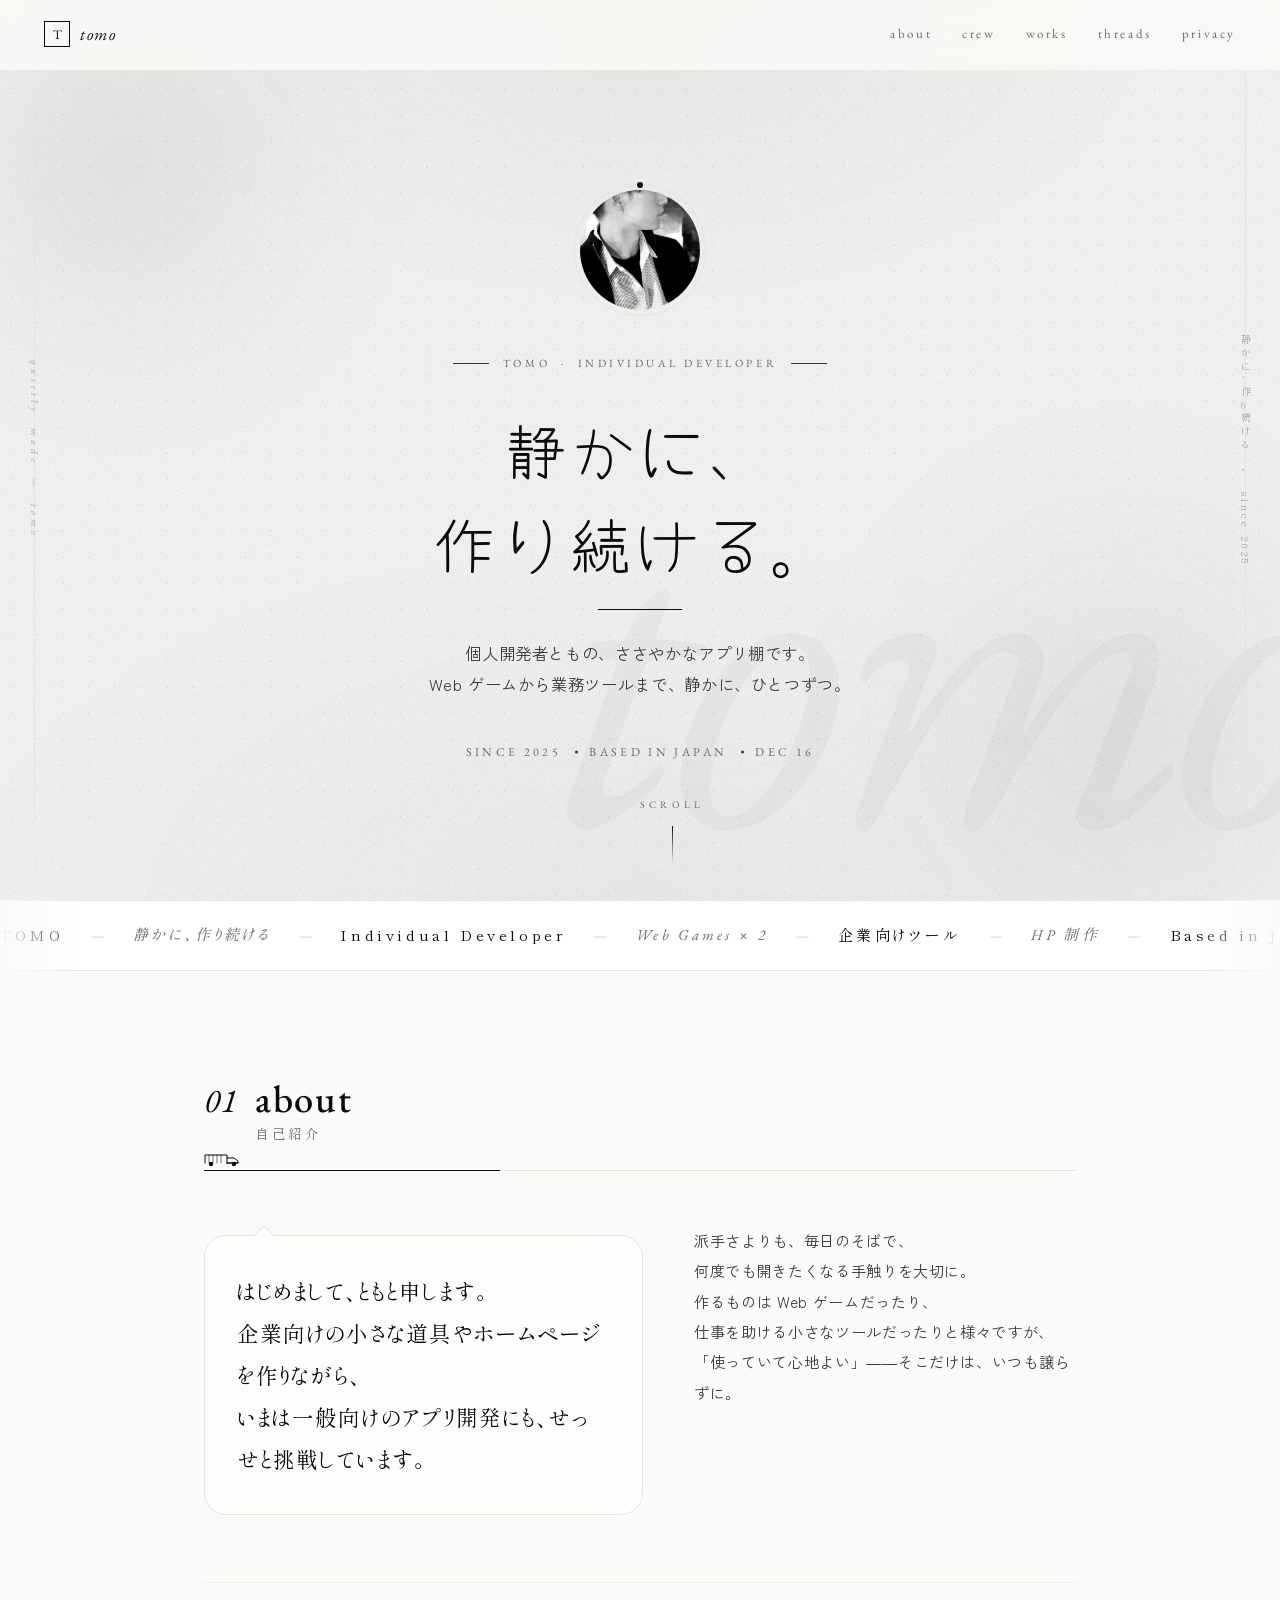
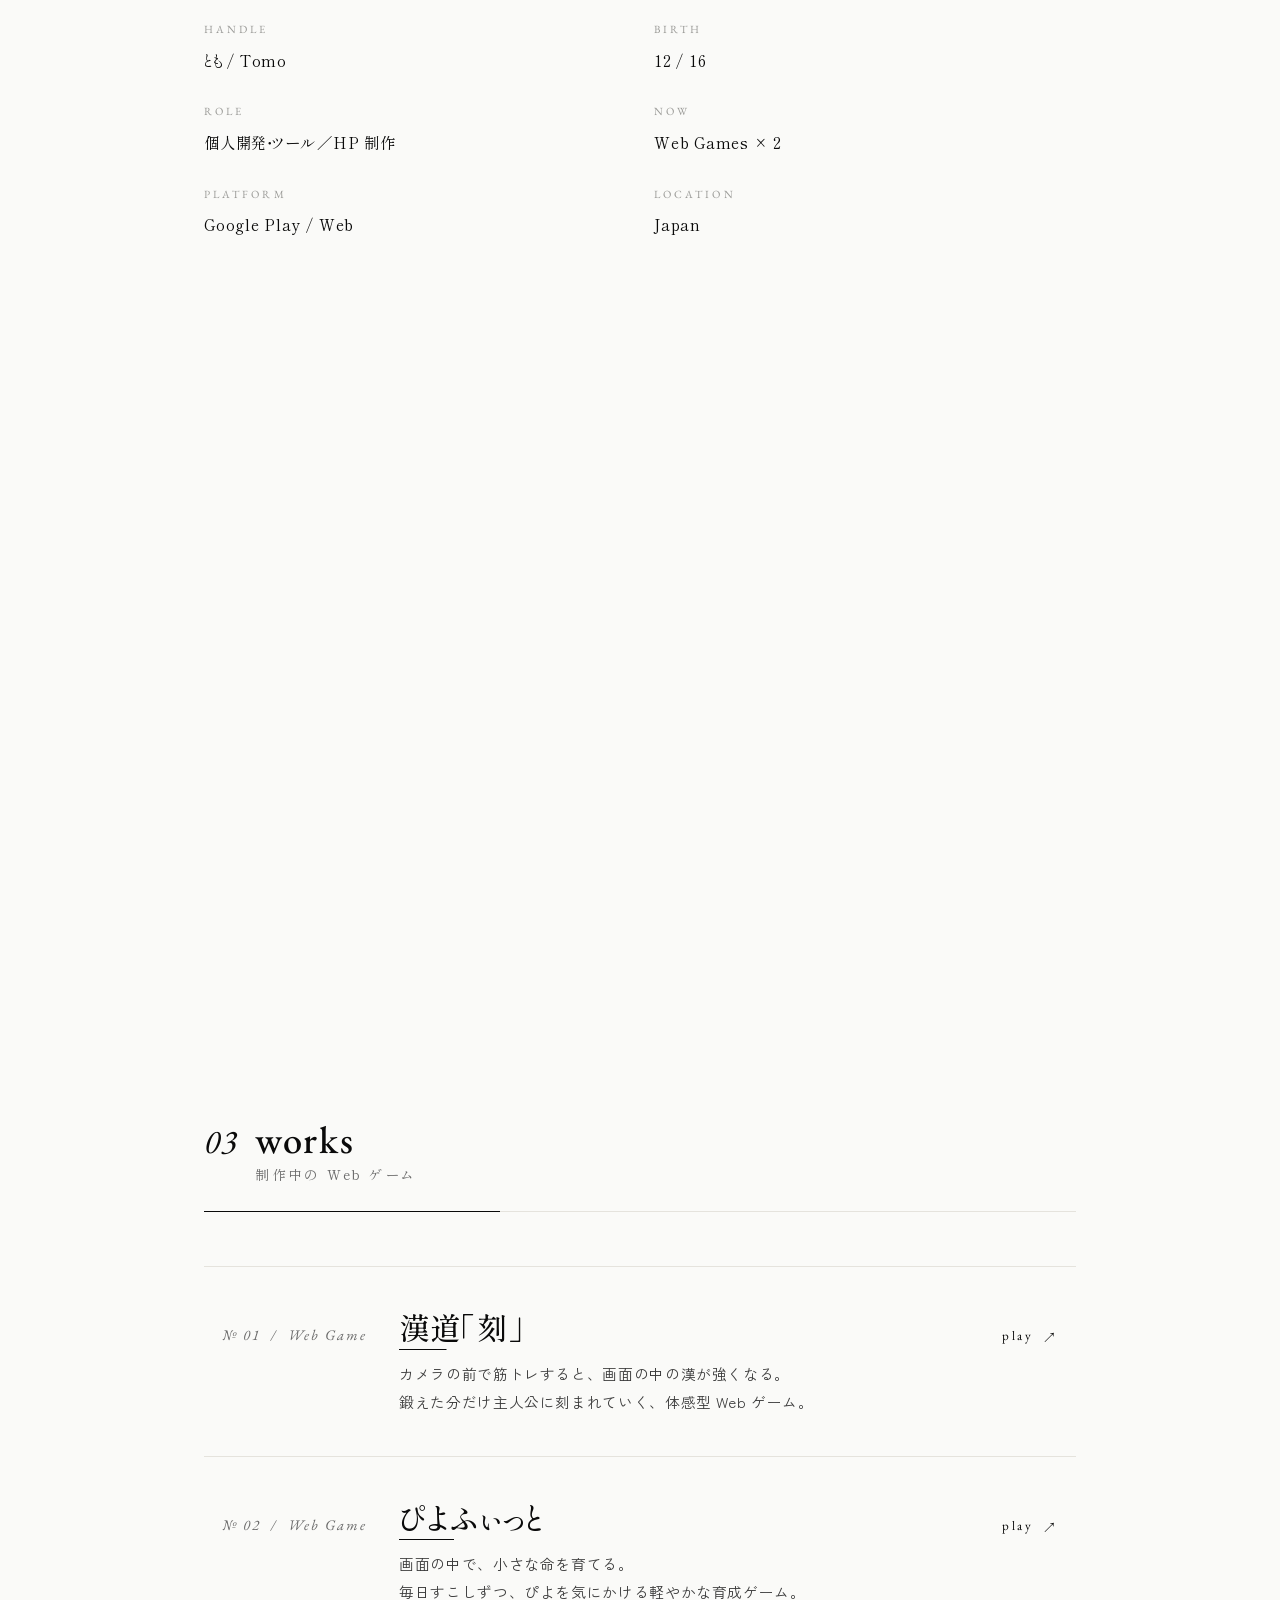
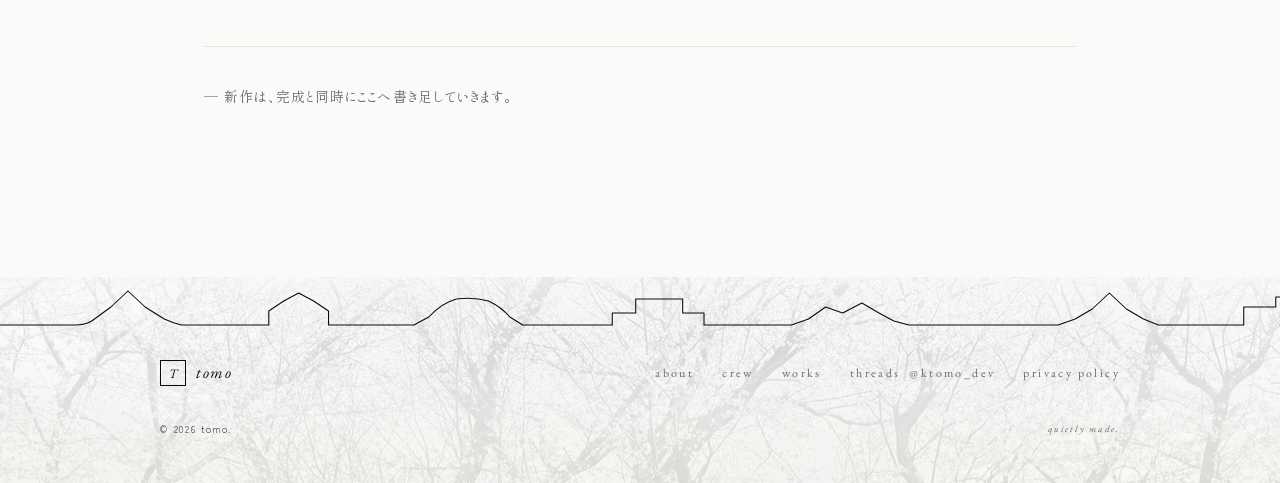
==== index.html @ 59fc974c "prefers-reduced-motion ガードを撤去：どの環境でもアニメを必ず再生 OS/ブラウザ側で prefers-reduced-motion: reduce が返る環境では、 従来の r" ====
<!doctype html>
<html lang="ja">
<head>
<meta charset="utf-8" />
<meta name="viewport" content="width=device-width,initial-scale=1,viewport-fit=cover" />
<meta name="theme-color" content="#ffffff" />
<meta name="color-scheme" content="light" />

<title>とも ― 個人開発者 / Apps on Google Play</title>
<meta name="description"
  content="個人開発者とものプロフィールと、制作中アプリの一覧。Web ゲーム、業務ツール、ホームページ制作。" />
<link rel="canonical" href="https://tmk4men.github.io/tomo-site/" />

<meta property="og:type" content="website" />
<meta property="og:site_name" content="とも / Tomo" />
<meta property="og:title" content="とも ― 個人開発者 / Apps on Google Play" />
<meta property="og:description"
  content="静かに、作り続ける。個人開発者とものささやかなアプリ棚。" />
<meta property="og:url" content="https://tmk4men.github.io/tomo-site/" />
<meta property="og:image" content="https://tmk4men.github.io/tomo-site/assets/og.jpg" />
<meta property="og:image:width" content="1200" />
<meta property="og:image:height" content="630" />
<meta property="og:image:alt" content="個人開発者とも ― 静かに、作り続ける。" />
<meta property="og:locale" content="ja_JP" />

<meta name="twitter:card" content="summary_large_image" />
<meta name="twitter:title" content="とも ― 個人開発者 / Apps on Google Play" />
<meta name="twitter:description" content="静かに、作り続ける。個人開発者とものささやかなアプリ棚。" />
<meta name="twitter:image" content="https://tmk4men.github.io/tomo-site/assets/og.jpg" />

<link rel="icon" type="image/png" sizes="32x32" href="assets/favicon-32.png" />
<link rel="icon" type="image/png" sizes="16x16" href="assets/favicon-16.png" />
<link rel="apple-touch-icon" sizes="180x180" href="assets/apple-touch-icon.png" />

<link rel="preconnect" href="https://fonts.googleapis.com" />
<link rel="preconnect" href="https://fonts.gstatic.com" crossorigin />
<link href="https://fonts.googleapis.com/css2?family=Shippori+Mincho+B1:wght@400;500;600;800&family=Zen+Kaku+Gothic+New:wght@300;400;500;700&family=EB+Garamond:ital,wght@0,400;0,500;1,400&family=Yomogi&display=swap"
  rel="stylesheet" />

<link rel="stylesheet" href="styles/main.css?v=12" />

<script type="application/ld+json">
{
  "@context": "https://schema.org",
  "@type": "Person",
  "name": "とも",
  "alternateName": "Tomo",
  "url": "https://tmk4men.github.io/tomo-site/",
  "image": "https://tmk4men.github.io/tomo-site/assets/avatar.webp",
  "jobTitle": "個人アプリ開発者",
  "description": "Web ゲーム・業務ツール・HP 制作を中心に活動する個人開発者。"
}
</script>
</head>
<body>

<!-- thin reading progress -->
<div class="scroll-progress" aria-hidden="true"><span></span></div>

<!-- ───────────── decorative backdrop ───────────── -->
<div class="site-bg" aria-hidden="true">
  <div class="site-bg__grid"></div>
  <div class="site-bg__blob site-bg__blob--a"></div>
  <div class="site-bg__blob site-bg__blob--b"></div>
  <svg class="site-bg__noise" xmlns="http://www.w3.org/2000/svg">
    <filter id="sbNoise">
      <feTurbulence type="fractalNoise" baseFrequency="0.85" numOctaves="2" stitchTiles="stitch" />
      <feColorMatrix values="0 0 0 0 0.06  0 0 0 0 0.06  0 0 0 0 0.06  0 0 0 0.7 0" />
    </filter>
    <rect width="100%" height="100%" filter="url(#sbNoise)" />
  </svg>
  <div class="site-bg__rule site-bg__rule--l">
    <span class="site-bg__vert">quietly&nbsp;&nbsp;made&nbsp;&nbsp;—&nbsp;&nbsp;tomo</span>
  </div>
  <div class="site-bg__rule site-bg__rule--r">
    <span class="site-bg__vert">静かに、作り続ける　・　since 2025</span>
  </div>
  <div class="site-bg__mark">tomo</div>
</div>

<header class="site-header">
  <a href="#top" class="brand" aria-label="トップへ">
    <span class="brand-mark" aria-hidden="true">T</span>
    <span class="brand-name">tomo</span>
  </a>
  <nav class="site-nav" aria-label="主要ナビゲーション">
    <a href="#about">about</a>
    <a href="#crew">crew</a>
    <a href="#works">works</a>
    <a href="https://www.threads.net/@ktomo_dev" target="_blank" rel="noopener">threads</a>
    <a href="privacy.html">privacy</a>
  </nav>
</header>

<main id="top">

<!-- ───────────── HERO ───────────── -->
<section class="hero" aria-labelledby="hero-title">
  <div class="hero-inner">
    <figure class="avatar" aria-hidden="false">
      <img src="assets/avatar.webp" alt="とものプロフィール写真" width="400" height="400" loading="eager" />
      <span class="avatar-ring" aria-hidden="true"></span>
    </figure>

    <p class="eyebrow">
      <span class="eyebrow-rule"></span>
      <span>TOMO &nbsp;&middot;&nbsp; Individual developer</span>
      <span class="eyebrow-rule"></span>
    </p>

    <h1 id="hero-title" class="hero-title" aria-label="静かに、作り続ける。">
      <span class="l l1"><span class="c">静</span><span class="c">か</span><span class="c">に</span><span class="c">、</span></span><span class="l l2"><span class="c">作</span><span class="c">り</span><span class="c">続</span><span class="c">け</span><span class="c">る</span><span class="c">。</span></span>
    </h1>

    <p class="hero-lead">
      個人開発者ともの、<br class="sp-only" />ささやかなアプリ棚です。<br />
      Web ゲームから業務ツールまで、<br class="sp-only" />静かに、ひとつずつ。
    </p>

    <ul class="hero-meta" aria-label="メタ情報">
      <li>since 2025</li>
      <li>based in Japan</li>
      <li>Dec 16</li>
    </ul>
  </div>

  <a class="hero-scroll" href="#about" aria-label="自己紹介へスクロール">
    <span class="hero-scroll-label">scroll</span>
    <span class="hero-scroll-line" aria-hidden="true"></span>
  </a>
</section>

<!-- ───────────── MARQUEE ───────────── -->
<div class="marquee" aria-hidden="true">
  <div class="marquee-track">
    <div class="marquee-group">
      <span class="m-item">TOMO</span><span class="m-sep">—</span>
      <span class="m-item">静かに、作り続ける</span><span class="m-sep">—</span>
      <span class="m-item">Individual Developer</span><span class="m-sep">—</span>
      <span class="m-item">Web Games ×&nbsp;2</span><span class="m-sep">—</span>
      <span class="m-item">企業向けツール</span><span class="m-sep">—</span>
      <span class="m-item">HP 制作</span><span class="m-sep">—</span>
      <span class="m-item">Based in Japan</span><span class="m-sep">—</span>
      <span class="m-item">Dec&nbsp;16</span><span class="m-sep">—</span>
    </div>
    <div class="marquee-group" aria-hidden="true">
      <span class="m-item">TOMO</span><span class="m-sep">—</span>
      <span class="m-item">静かに、作り続ける</span><span class="m-sep">—</span>
      <span class="m-item">Individual Developer</span><span class="m-sep">—</span>
      <span class="m-item">Web Games ×&nbsp;2</span><span class="m-sep">—</span>
      <span class="m-item">企業向けツール</span><span class="m-sep">—</span>
      <span class="m-item">HP 制作</span><span class="m-sep">—</span>
      <span class="m-item">Based in Japan</span><span class="m-sep">—</span>
      <span class="m-item">Dec&nbsp;16</span><span class="m-sep">—</span>
    </div>
  </div>
</div>

<!-- ───────────── ABOUT ───────────── -->
<section class="about" id="about" aria-labelledby="about-title">
  <div class="section-head section-head--truck">
    <span class="section-num">01</span>
    <h2 class="section-title" id="about-title">about</h2>
    <span class="section-sub">自己紹介</span>
    <svg class="about-truck" viewBox="0 0 46 18" aria-hidden="true">
      <g fill="none" stroke="currentColor" stroke-width="1" stroke-linecap="round" stroke-linejoin="round">
        <path d="M1 13 L1 5 L23 5 L23 13" />
        <path d="M23 8 L30 8 L34 11 L34 13 L23 13" />
        <path d="M23 13 L34 13" />
        <path d="M5 5 L5 13 M9 5 L9 13 M13 5 L13 13 M17 5 L17 13" opacity="0.55" />
      </g>
      <circle class="truck-wheel" cx="7"  cy="14" r="2.2" fill="currentColor" />
      <circle class="truck-wheel" cx="30" cy="14" r="2.2" fill="currentColor" />
    </svg>
  </div>

  <div class="about-body">
    <p class="about-lead">
      はじめまして、<span class="nobr">とも</span>と申します。<br />
      企業向けの小さな道具や<br class="sp-only" />ホームページを作りながら、<br />
      いまは一般向けのアプリ開発にも、<br class="sp-only" />せっせと挑戦しています。
    </p>
    <p class="about-text">
      派手さよりも、毎日のそばで、<br class="pc-only" />
      何度でも開きたくなる手触りを大切に。<br />
      作るものは Web ゲームだったり、<br class="pc-only" />
      仕事を助ける小さなツールだったりと様々ですが、<br />
      「使っていて心地よい」――そこだけは、<br class="sp-only" />いつも譲らずに。
    </p>
    <dl class="about-grid">
      <div>
        <dt>Handle</dt>
        <dd>とも / Tomo</dd>
      </div>
      <div>
        <dt>Birth</dt>
        <dd>12 / 16</dd>
      </div>
      <div>
        <dt>Role</dt>
        <dd>個人開発・ツール／HP 制作</dd>
      </div>
      <div>
        <dt>Now</dt>
        <dd>Web Games ×&nbsp;2</dd>
      </div>
      <div>
        <dt>Platform</dt>
        <dd>Google Play / Web</dd>
      </div>
      <div>
        <dt>Location</dt>
        <dd>Japan</dd>
      </div>
    </dl>
  </div>
</section>

<!-- ───────────── CREW ───────────── -->
<section class="crew" id="crew" aria-labelledby="crew-title">
  <div class="section-head">
    <span class="section-num">02</span>
    <h2 class="section-title" id="crew-title">crew</h2>
    <span class="section-sub">アイデアマン</span>
  </div>

  <figure class="crew-card">
    <div class="crew-photo">
      <img src="assets/sugar.jpg" alt="シュガーマンの写真" width="320" height="320" loading="lazy" />
      <span class="crew-photo-ring" aria-hidden="true"></span>
      <span class="crew-photo-ring crew-photo-ring--dashed" aria-hidden="true"></span>
    </div>
    <figcaption class="crew-body">
      <p class="crew-role"><span class="crew-role-rule"></span>Idea&nbsp;Man</p>
      <h3 class="crew-name">
        <span class="crew-name-jp" aria-label="シュガーマン"
          ><span class="c">シ</span><span class="c">ュ</span><span class="c">ガ</span><span class="c">ー</span><span class="c">マ</span><span class="c">ン</span></span>
        <span class="crew-name-en">Sugarman</span>
      </h3>
      <p class="crew-text">
        裏側でひっそりとアイデアを<br class="sp-only" />練ってくれる相棒。<br />
        「こんなのあったら面白くない？」――<br class="sp-only" />
        その一言が、いつも作るきっかけ。
      </p>
    </figcaption>
  </figure>
</section>

<!-- ───────────── WORKS ───────────── -->
<section class="works" id="works" aria-labelledby="works-title">
  <div class="section-head">
    <span class="section-num">03</span>
    <h2 class="section-title" id="works-title">works</h2>
    <span class="section-sub">制作中の Web ゲーム</span>
  </div>

  <ul class="work-list" role="list">

    <li class="work-item">
      <a class="work-link" href="https://haisui-no-ken.vercel.app/" target="_blank" rel="noopener">
        <span class="work-index">№ 01 &nbsp;/&nbsp; Web Game</span>
        <span class="work-main">
          <span class="work-name">漢道「刻」</span>
          <span class="work-desc">
            カメラの前で筋トレすると、<br class="sp-only" />画面の中の漢が強くなる。<br />
            鍛えた分だけ主人公に刻まれていく、<br class="sp-only" />体感型 Web ゲーム。
          </span>
        </span>
        <span class="work-cta">
          <span class="work-cta-label">Play</span>
          <span class="arrow" aria-hidden="true">↗</span>
        </span>
      </a>
    </li>

    <li class="work-item">
      <a class="work-link" href="https://tamagolife.vercel.app/?s=1776385224" target="_blank" rel="noopener">
        <span class="work-index">№ 02 &nbsp;/&nbsp; Web Game</span>
        <span class="work-main">
          <span class="work-name">ぴよふぃっと</span>
          <span class="work-desc">
            画面の中で、小さな命を育てる。<br />
            毎日すこしずつ、ぴよを気にかける軽やかな育成ゲーム。
          </span>
        </span>
        <span class="work-cta">
          <span class="work-cta-label">Play</span>
          <span class="arrow" aria-hidden="true">↗</span>
        </span>
      </a>
    </li>

  </ul>

  <p class="works-note">
    ―&nbsp;新作は、完成と同時にここへ書き足していきます。
  </p>
</section>

</main>

<footer class="site-footer">
  <svg class="footer-horizon" viewBox="0 0 1200 52" preserveAspectRatio="none" aria-hidden="true">
    <path d="M0 48 L70 48 Q80 48 86 44 L104 30 L120 14 L136 30 L154 42 Q162 46 170 48 L252 48 L252 34 L266 24 L280 16 L294 24 L308 34 L308 48 L388 48 L402 40 Q414 26 428 22 Q444 20 458 24 Q470 30 478 40 L490 48 L574 48 L574 36 L596 36 L596 22 L640 22 L640 36 L660 36 L660 48 L742 48 L758 42 L774 30 L790 36 L808 26 L824 36 L838 44 L852 48 L992 48 L1008 42 L1024 32 L1040 16 L1056 32 L1072 42 L1086 48 L1166 48 L1166 30 L1196 30 L1196 20 L1206 20 L1206 30 L1210 30 L1210 48 L1200 48"
      fill="none" stroke="currentColor" stroke-width="1" stroke-linejoin="round" stroke-linecap="round" />
  </svg>
  <div class="footer-main">
    <div class="footer-brand">
      <span class="brand-mark" aria-hidden="true">T</span>
      <span>tomo</span>
    </div>
    <nav class="footer-nav" aria-label="フッターナビゲーション">
      <a href="#about">about</a>
      <a href="#crew">crew</a>
      <a href="#works">works</a>
      <a href="https://www.threads.net/@ktomo_dev" target="_blank" rel="noopener">threads &nbsp;@ktomo_dev</a>
      <a href="privacy.html">privacy policy</a>
    </nav>
  </div>
  <div class="footer-fine">
    <small>&copy; <span id="year">2026</span> tomo.</small>
    <small class="footer-fine-ja">quietly made.</small>
  </div>
</footer>

<script src="scripts/main.js?v=12" defer></script>
</body>
</html>
---- styles/main.css ----
/* ─────────────── tokens ─────────────── */
:root {
  --bg: #fafaf8;
  --bg-elev: #ffffff;
  --bg-deep: #f3f2ee;
  --fg: #101010;
  --fg-mid: #3a3a3a;
  --fg-dim: #6a6a6a;
  --fg-muted: #9a9a97;
  --fg-faint: #c5c4bf;
  --line: #e5e3dd;
  --line-soft: #efede8;
  --ink: #0a0a0a;

  --font-display: "Shippori Mincho B1", "Yu Mincho", "游明朝", serif;
  --font-body: "Zen Kaku Gothic New", "Hiragino Sans", "Yu Gothic", sans-serif;
  --font-latin: "EB Garamond", "Shippori Mincho B1", serif;

  --container: 960px;
  --gutter: clamp(20px, 4vw, 44px);

  --ease-out: cubic-bezier(0.2, 0.7, 0.15, 1);
  --ease-in-out: cubic-bezier(0.65, 0.02, 0.28, 1);
}

/* ─────────────── decorative backdrop ─────────────── */
/* Fixed, full-viewport paper-like layer that sits behind everything.
   Kept strictly monochrome — opacity is held low so copy stays readable. */
.site-bg {
  position: fixed;
  inset: 0;
  z-index: -1;
  pointer-events: none;
  overflow: hidden;
  contain: strict;
}

/* faint dotted grid */
.site-bg__grid {
  position: absolute;
  inset: -2px;
  background-image: radial-gradient(rgba(16, 16, 16, 0.09) 0.7px, transparent 0.8px);
  background-size: 26px 26px;
  background-position: 0 0;
  opacity: 0.55;
  mask-image: radial-gradient(120% 90% at 50% 40%, #000 55%, transparent 100%);
  -webkit-mask-image: radial-gradient(120% 90% at 50% 40%, #000 55%, transparent 100%);
}

/* slow-drifting blur blobs */
.site-bg__blob {
  position: absolute;
  width: 64vmin;
  height: 64vmin;
  border-radius: 50%;
  filter: blur(70px);
  opacity: 0.42;
  mix-blend-mode: multiply;
  will-change: transform;
}
.site-bg__blob--a {
  left: -18vmin;
  top: -14vmin;
  background: radial-gradient(closest-side, rgba(16, 16, 16, 0.22), rgba(16, 16, 16, 0) 70%);
  animation: bg-drift-a 36s ease-in-out infinite alternate;
}
.site-bg__blob--b {
  right: -22vmin;
  top: 42vh;
  width: 78vmin;
  height: 78vmin;
  background: radial-gradient(closest-side, rgba(16, 16, 16, 0.18), rgba(16, 16, 16, 0) 70%);
  animation: bg-drift-b 48s ease-in-out infinite alternate;
}
@keyframes bg-drift-a {
  0%   { transform: translate3d(0, 0, 0) scale(1); }
  50%  { transform: translate3d(6vw, 4vh, 0) scale(1.08); }
  100% { transform: translate3d(-4vw, 8vh, 0) scale(0.96); }
}
@keyframes bg-drift-b {
  0%   { transform: translate3d(0, 0, 0) scale(1); }
  50%  { transform: translate3d(-5vw, -6vh, 0) scale(1.04); }
  100% { transform: translate3d(4vw, 4vh, 0) scale(1.1); }
}

/* paper grain */
.site-bg__noise {
  position: absolute;
  inset: 0;
  width: 100%;
  height: 100%;
  opacity: 0.18;
  mix-blend-mode: multiply;
}

/* vertical rules with watermark text (desktop only) */
.site-bg__rule {
  position: absolute;
  top: 0;
  bottom: 0;
  width: 1px;
  background: linear-gradient(180deg, transparent 0%, var(--line) 14%, var(--line) 86%, transparent 100%);
  display: none;
}
.site-bg__rule--l { left: 34px; }
.site-bg__rule--r { right: 34px; }
.site-bg__vert {
  position: absolute;
  top: 50%;
  left: 50%;
  transform: translate(-50%, -50%);
  writing-mode: vertical-rl;
  font-family: var(--font-latin);
  font-style: italic;
  font-size: 10px;
  letter-spacing: 0.42em;
  color: var(--fg-muted);
  white-space: nowrap;
  text-transform: lowercase;
  opacity: 0.8;
}
.site-bg__rule--r .site-bg__vert {
  font-family: var(--font-display);
  font-style: normal;
  letter-spacing: 0.3em;
}

/* oversized editorial watermark */
.site-bg__mark {
  position: absolute;
  right: -4vw;
  bottom: 6vh;
  font-family: var(--font-latin);
  font-style: italic;
  font-weight: 400;
  font-size: clamp(18rem, 36vw, 32rem);
  line-height: 0.8;
  color: var(--ink);
  opacity: 0.028;
  letter-spacing: -0.04em;
  user-select: none;
  pointer-events: none;
  --mark-parallax: 0px;
  /* `translate` is a separate property from `transform`, so the
     scroll-driven parallax (here) and the float animation (below)
     compose rather than fight. */
  translate: 0 var(--mark-parallax);
  animation: bg-mark-float 24s ease-in-out infinite alternate;
}
@keyframes bg-mark-float {
  to { transform: translateY(-18px); }
}

@media (min-width: 1100px) {
  .site-bg__rule { display: block; }
}

/* reduced motion: hold blobs and mark still, keep layers visible */
@media (prefers-reduced-motion: reduce) {
  .site-bg__blob,
  .site-bg__mark { animation: none !important; }
}

/* ─────────────── reset ─────────────── */
*, *::before, *::after { box-sizing: border-box; }

html {
  scroll-behavior: smooth;
  text-size-adjust: 100%;
  -webkit-text-size-adjust: 100%;
  background: var(--bg);
}

/* leave room under the fixed header when jumping to anchors */
section[id], main[id] { scroll-margin-top: 88px; }

body {
  margin: 0;
  background: transparent;
  color: var(--fg);
  font-family: var(--font-body);
  font-weight: 400;
  font-feature-settings: "palt";
  line-height: 1.9;
  letter-spacing: 0.04em;
  -webkit-font-smoothing: antialiased;
  text-rendering: optimizeLegibility;
  overflow-x: clip;
  line-break: strict;
  word-break: normal;
  overflow-wrap: anywhere;
}

img, picture, svg { display: block; max-width: 100%; height: auto; }
a { color: inherit; text-decoration: none; }
button { font: inherit; background: none; border: 0; color: inherit; cursor: pointer; }
ul, ol, dl { margin: 0; padding: 0; list-style: none; }

::selection { background: var(--ink); color: var(--bg); }

.sp-only { display: inline; }
.pc-only { display: none; }
.nobr { white-space: nowrap; }
@media (min-width: 768px) {
  .sp-only { display: none; }
  .pc-only { display: inline; }
}

/* ─────────────── reading progress ─────────────── */
.scroll-progress {
  position: fixed;
  top: 0; left: 0; right: 0;
  height: 2px;
  z-index: 40;
  pointer-events: none;
  background: transparent;
}
.scroll-progress span {
  display: block;
  height: 100%;
  width: 0;
  background: linear-gradient(90deg, var(--ink) 0%, var(--ink) 70%, var(--fg-mid) 100%);
  transition: width 0.08s linear;
  will-change: width;
}

/* ─────────────── header ─────────────── */
.site-header {
  position: fixed;
  top: 0; left: 0; right: 0;
  z-index: 30;
  display: flex;
  align-items: center;
  justify-content: space-between;
  padding: 16px var(--gutter);
  background: rgba(250, 250, 248, 0.82);
  backdrop-filter: saturate(1.2) blur(10px);
  -webkit-backdrop-filter: saturate(1.2) blur(10px);
  border-bottom: 1px solid transparent;
  transition:
    border-color 0.4s var(--ease-out),
    background 0.4s var(--ease-out),
    transform 0.5s var(--ease-out);
  will-change: transform;
}
.site-header.is-scrolled {
  border-color: var(--line);
  background: rgba(250, 250, 248, 0.94);
}
.site-header.is-hidden {
  transform: translateY(-100%);
}

.brand {
  display: inline-flex;
  align-items: center;
  gap: 10px;
  font-family: var(--font-latin);
  letter-spacing: 0.1em;
}
.brand-mark {
  display: inline-grid;
  place-items: center;
  width: 26px; height: 26px;
  border: 1px solid var(--ink);
  color: var(--ink);
  font-family: var(--font-latin);
  font-size: 13px;
  letter-spacing: 0;
  line-height: 1;
}
.brand-name {
  font-family: var(--font-latin);
  font-style: italic;
  font-size: 17px;
  color: var(--fg);
}

.site-nav {
  display: flex;
  gap: clamp(14px, 3vw, 30px);
  font-family: var(--font-latin);
  font-size: 13px;
  letter-spacing: 0.2em;
  text-transform: lowercase;
}
.site-nav a {
  color: var(--fg-dim);
  transition: color 0.4s var(--ease-out);
  padding: 6px 0;
  position: relative;
}
.site-nav a::after {
  content: "";
  position: absolute;
  left: 0; right: 100%;
  bottom: 0;
  height: 1px;
  background: var(--ink);
  transition: right 0.5s var(--ease-out);
}
.site-nav a:hover { color: var(--ink); }
.site-nav a:hover::after { right: 0; }

/* ─────────────── hero ─────────────── */
.hero {
  min-height: 100svh;
  display: grid;
  place-items: center;
  padding: clamp(110px, 16vh, 160px) var(--gutter) clamp(60px, 10vh, 100px);
  position: relative;
}
.hero::before {
  content: "";
  position: absolute;
  inset: 0;
  background:
    radial-gradient(60% 50% at 50% 0%, rgba(0,0,0,0.04), transparent 70%),
    radial-gradient(80% 60% at 50% 100%, rgba(0,0,0,0.03), transparent 70%);
  pointer-events: none;
}

.hero-inner {
  width: 100%;
  max-width: 720px;
  text-align: center;
  position: relative;
}

/* avatar */
.avatar {
  position: relative;
  width: clamp(92px, 14vw, 120px);
  height: clamp(92px, 14vw, 120px);
  margin: 0 auto 32px;
  border-radius: 50%;
  overflow: visible;
  opacity: 0;
  transform: translateY(12px) scale(0.96);
  animation: avatar-in 1.2s var(--ease-out) 0.15s forwards;
}
.avatar img {
  width: 100%;
  height: 100%;
  border-radius: 50%;
  object-fit: cover;
  filter: grayscale(1) contrast(1.02);
  animation: avatar-breath 7s ease-in-out infinite;
}
.avatar-ring {
  position: absolute;
  inset: -6px;
  border: 1px solid var(--line);
  border-radius: 50%;
  animation: ring-rotate 30s linear infinite;
}
.avatar-ring::before {
  content: "";
  position: absolute;
  top: -3px; left: 50%;
  width: 6px; height: 6px;
  background: var(--ink);
  border-radius: 50%;
  transform: translateX(-50%);
}

@keyframes avatar-in {
  to { opacity: 1; transform: translateY(0) scale(1); }
}
@keyframes avatar-breath {
  0%, 100% { transform: scale(1); }
  50%      { transform: scale(1.015); }
}
@keyframes ring-rotate {
  to { transform: rotate(360deg); }
}

/* eyebrow */
.eyebrow {
  display: inline-flex;
  align-items: center;
  justify-content: center;
  gap: 14px;
  font-family: var(--font-latin);
  font-size: 11px;
  letter-spacing: 0.32em;
  color: var(--fg-dim);
  text-transform: uppercase;
  margin: 0 0 28px;
  opacity: 0;
  animation: fade-in 1s var(--ease-out) 0.55s forwards;
}
.eyebrow-rule {
  display: inline-block;
  width: 36px; height: 1px;
  background: var(--fg-mid);
}

/* title — typewriter: chars pop in one by one, caret blinks at the end */
.hero-title {
  font-family: "Yomogi", "Klee One", var(--font-display);
  font-weight: 400;
  font-size: clamp(2.4rem, 8.2vw, 4rem);
  line-height: 1.45;
  letter-spacing: 0.06em;
  margin: 0 0 28px;
  color: var(--ink);
  position: relative;
  padding-bottom: 22px;
}
.hero-title .l { display: block; }
.hero-title .l2 { position: relative; }

.hero-title .c {
  display: inline-block;
  opacity: 0;
  animation: type-char 0.001s steps(1, end) forwards;
}
.hero-title .l1 .c:nth-child(1) { animation-delay: 0.45s; }
.hero-title .l1 .c:nth-child(2) { animation-delay: 0.60s; }
.hero-title .l1 .c:nth-child(3) { animation-delay: 0.75s; }
.hero-title .l1 .c:nth-child(4) { animation-delay: 0.90s; }
.hero-title .l2 .c:nth-child(1) { animation-delay: 1.20s; }
.hero-title .l2 .c:nth-child(2) { animation-delay: 1.35s; }
.hero-title .l2 .c:nth-child(3) { animation-delay: 1.50s; }
.hero-title .l2 .c:nth-child(4) { animation-delay: 1.65s; }
.hero-title .l2 .c:nth-child(5) { animation-delay: 1.80s; }
.hero-title .l2 .c:nth-child(6) { animation-delay: 1.95s; }
@keyframes type-char {
  to { opacity: 1; }
}

/* blinking caret at the end of the title, after the last char appears */
.hero-title .l2::after {
  content: "";
  display: inline-block;
  width: 2px;
  height: 0.85em;
  background: var(--ink);
  vertical-align: -0.05em;
  margin-left: 0.1em;
  opacity: 0;
  animation: caret-blink 0.95s linear 2.05s infinite;
}
@keyframes caret-blink {
  0%, 49%   { opacity: 1; }
  50%, 100% { opacity: 0; }
}

/* animated underline under the title */
.hero-title::after {
  content: "";
  position: absolute;
  left: 50%;
  bottom: 0;
  width: 0;
  height: 1px;
  background: var(--ink);
  transform: translateX(-50%);
  animation: underline-grow 1.4s var(--ease-out) 3.2s forwards;
}
@keyframes underline-grow {
  to { width: min(84px, 22%); }
}

.hero-lead {
  font-size: clamp(0.94rem, 1.6vw, 1.02rem);
  color: var(--fg-mid);
  margin: 0 auto 34px;
  max-width: 36em;
  opacity: 0;
  transform: translateY(10px);
  animation: fade-rise 1.2s var(--ease-out) 1.6s forwards;
}

.hero-meta {
  display: inline-flex;
  gap: 0;
  font-family: var(--font-latin);
  font-size: 12px;
  letter-spacing: 0.28em;
  color: var(--fg-dim);
  text-transform: uppercase;
  opacity: 0;
  animation: fade-rise 1s var(--ease-out) 1.85s forwards;
}
.hero-meta li {
  padding: 0 14px;
  position: relative;
}
.hero-meta li + li::before {
  content: "";
  position: absolute;
  left: 0; top: 50%;
  width: 3px; height: 3px;
  background: var(--fg-mid);
  border-radius: 50%;
  transform: translateY(-50%);
}

@keyframes fade-in { to { opacity: 1; } }
@keyframes fade-rise {
  to { opacity: 1; transform: translateY(0); }
}

/* hero scroll cue */
.hero-scroll {
  position: absolute;
  left: 50%;
  bottom: clamp(14px, 4vh, 36px);
  transform: translateX(-50%);
  display: inline-flex;
  flex-direction: column;
  align-items: center;
  gap: 12px;
  font-family: var(--font-latin);
  font-size: 10px;
  letter-spacing: 0.42em;
  color: var(--fg-dim);
  text-transform: uppercase;
  opacity: 0;
  animation: fade-rise 1s var(--ease-out) 3.2s forwards;
}
.hero-scroll-label {
  transition: color 0.4s var(--ease-out);
}
.hero-scroll:hover .hero-scroll-label { color: var(--ink); }
.hero-scroll-line {
  position: relative;
  width: 1px;
  height: 38px;
  background: linear-gradient(180deg, var(--ink) 0%, transparent 100%);
  overflow: hidden;
}
.hero-scroll-line::after {
  content: "";
  position: absolute;
  top: -60%;
  left: -1px;
  width: 3px;
  height: 60%;
  background: var(--bg);
  animation: scroll-cue 2.4s ease-in-out infinite;
}
@keyframes scroll-cue {
  0%   { top: -60%; }
  60%  { top: 100%; }
  100% { top: 100%; }
}
@media (max-width: 380px) {
  .hero-scroll { display: none; }
}

/* ─────────────── marquee ─────────────── */
.marquee {
  position: relative;
  width: 100%;
  overflow: hidden;
  padding: 20px 0;
  border-block: 1px solid var(--line);
  background: var(--bg-elev);
  mask-image: linear-gradient(90deg, transparent, #000 7%, #000 93%, transparent);
  -webkit-mask-image: linear-gradient(90deg, transparent, #000 7%, #000 93%, transparent);
}
.marquee-track {
  display: flex;
  width: max-content;
  animation: marquee 28s linear infinite;
  will-change: transform;
}
.marquee-group {
  display: flex;
  align-items: center;
  gap: 28px;
  padding-right: 28px;
  flex-shrink: 0;
}
.marquee:hover .marquee-track { animation-play-state: paused; }

.m-item {
  font-family: var(--font-latin);
  font-style: italic;
  font-size: clamp(13px, 1.6vw, 15px);
  letter-spacing: 0.22em;
  color: var(--fg-dim);
  white-space: nowrap;
}
.m-item:nth-child(4n+1) {
  font-family: var(--font-display);
  font-style: normal;
  letter-spacing: 0.24em;
  color: var(--ink);
}
.m-sep {
  color: var(--fg-faint);
  font-size: 14px;
  font-family: var(--font-latin);
}

@keyframes marquee {
  from { transform: translate3d(0, 0, 0); }
  to   { transform: translate3d(-50%, 0, 0); }
}
@media (prefers-reduced-motion: reduce) {
  .marquee-track { animation-duration: 120s; }
}

/* ─────────────── section scaffolding ─────────────── */
section.about,
section.crew,
section.works {
  max-width: var(--container);
  margin: 0 auto;
  padding: clamp(80px, 12vh, 130px) var(--gutter);
}

.section-head {
  position: relative;
  margin-bottom: clamp(40px, 6vh, 68px);
  padding-bottom: 24px;
  display: grid;
  grid-template-columns: auto 1fr;
  grid-template-rows: auto auto;
  column-gap: 18px;
  align-items: baseline;
}
.section-head::after {
  content: "";
  position: absolute;
  left: 0; bottom: 0;
  width: 0;
  height: 1px;
  background: var(--ink);
  transition: width 1.2s var(--ease-out) 0.2s;
}
.section-head.is-visible::after {
  width: 100%;
  background: linear-gradient(90deg, var(--ink) 0%, var(--ink) 34%, var(--line) 34%, var(--line) 100%);
}
.section-num {
  grid-row: 1 / span 2;
  font-family: var(--font-latin);
  font-style: italic;
  font-size: clamp(1.6rem, 3.5vw, 2.1rem);
  color: var(--ink);
  line-height: 1;
  letter-spacing: 0.02em;
  opacity: 0;
  transform: translateY(10px);
  transition: opacity 0.9s var(--ease-out), transform 0.9s var(--ease-out);
}
.section-title {
  grid-column: 2;
  font-family: var(--font-latin);
  font-weight: 500;
  font-size: clamp(1.7rem, 4vw, 2.4rem);
  letter-spacing: 0.04em;
  margin: 0;
  line-height: 1;
  color: var(--ink);
  text-transform: lowercase;
  opacity: 0;
  transform: translateY(12px);
  transition: opacity 0.9s var(--ease-out) 0.18s, transform 0.9s var(--ease-out) 0.18s;
}
.section-sub {
  grid-column: 2;
  font-family: var(--font-display);
  font-size: 0.85rem;
  color: var(--fg-dim);
  letter-spacing: 0.18em;
  margin-top: 4px;
  opacity: 0;
  transform: translateY(12px);
  transition: opacity 0.9s var(--ease-out) 0.34s, transform 0.9s var(--ease-out) 0.34s;
}
.section-head.is-visible .section-num,
.section-head.is-visible .section-title,
.section-head.is-visible .section-sub {
  opacity: 1;
  transform: translateY(0);
}

.reveal {
  opacity: 0;
  transform: translateY(18px);
  transition: opacity 1.1s var(--ease-out), transform 1.1s var(--ease-out);
}
.reveal.is-visible {
  opacity: 1;
  transform: translateY(0);
}

/* ── driving truck on about heading ── */
.about-truck {
  position: absolute;
  left: 0;
  bottom: 3px;
  width: 46px;
  height: 18px;
  color: var(--ink);
  pointer-events: none;
  animation: truck-drive 26s linear infinite;
}
.about-truck .truck-wheel {
  transform-box: fill-box;
  transform-origin: center;
  animation: wheel-spin 1.1s linear infinite;
}

@keyframes truck-drive {
  0%   { left: 0%;                             opacity: 0; }
  4%   {                                       opacity: 1; }
  96%  {                                       opacity: 1; }
  100% { left: calc(100% - 46px);              opacity: 0.05; }
}
@keyframes wheel-spin {
  to { transform: rotate(360deg); }
}

/* ─────────────── about ─────────────── */
.about-body {
  display: grid;
  grid-template-columns: 1fr;
  gap: clamp(22px, 3vw, 36px);
}
@media (min-width: 860px) {
  .about-body {
    grid-template-columns: 1.15fr 1fr;
    gap: clamp(28px, 4vw, 52px);
    align-items: start;
  }
}

.about-lead {
  position: relative;
  font-family: var(--font-display);
  font-size: clamp(1.1rem, 2.3vw, 1.35rem);
  line-height: 1.95;
  letter-spacing: 0.05em;
  color: var(--ink);
  margin: 10px 0 0;
  padding: clamp(24px, 3.6vw, 34px) clamp(22px, 3.2vw, 32px);
  border: 1px solid var(--line);
  border-radius: 22px;
  background: rgba(255, 255, 255, 0.55);
  backdrop-filter: blur(6px);
  -webkit-backdrop-filter: blur(6px);
}
.about-lead::before {
  content: "";
  position: absolute;
  top: -8px;
  left: clamp(28px, 6vw, 52px);
  width: 14px;
  height: 14px;
  background: rgba(255, 255, 255, 0.55);
  border-top: 1px solid var(--line);
  border-left: 1px solid var(--line);
  transform: rotate(45deg);
  border-top-left-radius: 3px;
  backdrop-filter: blur(6px);
  -webkit-backdrop-filter: blur(6px);
}

.about-text {
  font-size: 0.95rem;
  color: var(--fg-mid);
  margin: 0;
  line-height: 2;
}

.about-grid {
  margin: 0;
  display: grid;
  grid-template-columns: repeat(2, 1fr);
  gap: 18px 28px;
  grid-column: 1 / -1;
  padding-top: 28px;
  border-top: 1px solid var(--line-soft);
  margin-top: 16px;
}
.about-grid > div {
  opacity: 0;
  transform: translateY(10px);
  transition: opacity 0.8s var(--ease-out), transform 0.8s var(--ease-out);
}
.about-grid.is-visible > div {
  opacity: 1;
  transform: translateY(0);
}
.about-grid.is-visible > div:nth-child(1) { transition-delay: 0.10s; }
.about-grid.is-visible > div:nth-child(2) { transition-delay: 0.18s; }
.about-grid.is-visible > div:nth-child(3) { transition-delay: 0.26s; }
.about-grid.is-visible > div:nth-child(4) { transition-delay: 0.34s; }
.about-grid.is-visible > div:nth-child(5) { transition-delay: 0.42s; }
.about-grid.is-visible > div:nth-child(6) { transition-delay: 0.50s; }

.about-grid dt {
  font-family: var(--font-latin);
  font-size: 11px;
  letter-spacing: 0.28em;
  color: var(--fg-muted);
  text-transform: uppercase;
  margin-bottom: 6px;
  position: relative;
  display: inline-block;
}
.about-grid dt::before {
  content: "";
  position: absolute;
  left: 0; bottom: -3px;
  height: 1px; width: 0;
  background: var(--ink);
  transition: width 0.6s var(--ease-out);
}
.about-grid > div:hover dt::before { width: 100%; }
.about-grid dd {
  font-family: var(--font-display);
  margin: 0;
  font-size: 0.96rem;
  color: var(--ink);
  letter-spacing: 0.05em;
  transition: transform 0.5s var(--ease-out);
}
.about-grid > div:hover dd { transform: translateX(4px); }

/* ─────────────── crew ─────────────── */
.crew-card {
  margin: 0;
  display: grid;
  grid-template-columns: 1fr;
  gap: clamp(22px, 3.6vw, 40px);
  align-items: center;
  padding: clamp(26px, 3.6vw, 40px) clamp(22px, 3.2vw, 36px);
  border: 1px solid var(--line);
  border-radius: 22px;
  background: rgba(255, 255, 255, 0.55);
  backdrop-filter: blur(6px);
  -webkit-backdrop-filter: blur(6px);
}
@media (min-width: 720px) {
  .crew-card {
    grid-template-columns: minmax(180px, 240px) 1fr;
    gap: clamp(28px, 4vw, 56px);
  }
}

.crew-photo {
  position: relative;
  width: clamp(160px, 38vw, 220px);
  aspect-ratio: 1 / 1;
  margin: 0 auto;
  isolation: isolate;
  opacity: 0;
  transform: scale(0.92);
  transition: opacity 1s var(--ease-out), transform 1s var(--ease-out);
}
.crew-card.is-visible .crew-photo {
  opacity: 1;
  transform: scale(1);
}
.crew-photo img {
  width: 100%;
  height: 100%;
  border-radius: 50%;
  object-fit: cover;
  filter: grayscale(1) contrast(1.02);
  transition: filter 1.2s var(--ease-out), transform 1.2s var(--ease-out);
  animation: avatar-breath 9s ease-in-out infinite;
}
.crew-card:hover .crew-photo img {
  filter: grayscale(0.55) contrast(1.02);
}
.crew-photo-ring {
  position: absolute;
  inset: -1px;
  border-radius: 50%;
  border: 1px solid var(--line);
  pointer-events: none;
  z-index: 1;
}
.crew-photo-ring--dashed {
  inset: -10px;
  border: 1px dashed var(--line);
  background: transparent;
  animation: ring-rotate 42s linear infinite;
}
.crew-photo-ring--dashed::before {
  content: "";
  position: absolute;
  top: -3px; left: 50%;
  width: 5px; height: 5px;
  background: var(--ink);
  border-radius: 50%;
  transform: translateX(-50%);
  opacity: 0.65;
}

.crew-body {
  display: flex;
  flex-direction: column;
  gap: 12px;
  text-align: center;
}
@media (min-width: 720px) {
  .crew-body { text-align: left; }
}

.crew-role {
  display: inline-flex;
  align-items: center;
  gap: 10px;
  margin: 0;
  font-family: var(--font-latin);
  font-size: 11px;
  letter-spacing: 0.32em;
  color: var(--fg-muted);
  text-transform: uppercase;
  align-self: center;
}
@media (min-width: 720px) {
  .crew-role { align-self: flex-start; }
}
.crew-role-rule {
  display: inline-block;
  width: 28px;
  height: 1px;
  background: var(--ink);
}

.crew-name {
  font-family: var(--font-display);
  font-weight: 600;
  font-size: clamp(1.4rem, 3vw, 1.8rem);
  letter-spacing: 0.08em;
  color: var(--ink);
  margin: 0;
  line-height: 1.3;
}
.crew-name-jp {
  display: inline-block;
}
.crew-name-jp .c {
  display: inline-block;
  opacity: 0;
  transform: translateY(10px);
  transition: opacity 0.6s var(--ease-out), transform 0.6s var(--ease-out);
}
.crew-card.is-visible .crew-name-jp .c { opacity: 1; transform: translateY(0); }
.crew-card.is-visible .crew-name-jp .c:nth-child(1) { transition-delay: 0.30s; }
.crew-card.is-visible .crew-name-jp .c:nth-child(2) { transition-delay: 0.38s; }
.crew-card.is-visible .crew-name-jp .c:nth-child(3) { transition-delay: 0.46s; }
.crew-card.is-visible .crew-name-jp .c:nth-child(4) { transition-delay: 0.54s; }
.crew-card.is-visible .crew-name-jp .c:nth-child(5) { transition-delay: 0.62s; }
.crew-card.is-visible .crew-name-jp .c:nth-child(6) { transition-delay: 0.70s; }
.crew-card:hover .crew-name-jp .c {
  transform: translateY(-2px);
  transition-duration: 0.45s;
}
.crew-card:hover .crew-name-jp .c:nth-child(1) { transition-delay: 0.00s; }
.crew-card:hover .crew-name-jp .c:nth-child(2) { transition-delay: 0.04s; }
.crew-card:hover .crew-name-jp .c:nth-child(3) { transition-delay: 0.08s; }
.crew-card:hover .crew-name-jp .c:nth-child(4) { transition-delay: 0.12s; }
.crew-card:hover .crew-name-jp .c:nth-child(5) { transition-delay: 0.16s; }
.crew-card:hover .crew-name-jp .c:nth-child(6) { transition-delay: 0.20s; }
.crew-name-en {
  display: block;
  margin-top: 6px;
  font-family: var(--font-latin);
  font-style: italic;
  font-weight: 400;
  font-size: 0.78rem;
  letter-spacing: 0.22em;
  color: var(--fg-dim);
  position: relative;
  padding-left: 0;
  transition: padding-left 0.6s var(--ease-out), color 0.6s var(--ease-out);
}
.crew-name-en::before {
  content: "";
  display: inline-block;
  width: 0;
  height: 1px;
  vertical-align: middle;
  margin-right: 0;
  background: currentColor;
  transition: width 0.6s var(--ease-out), margin-right 0.6s var(--ease-out);
}
.crew-card.is-visible .crew-name-en::before {
  width: 22px;
  margin-right: 10px;
}

.crew-text {
  margin: 4px 0 0;
  font-family: var(--font-display);
  font-size: 0.95rem;
  line-height: 2;
  letter-spacing: 0.04em;
  color: var(--fg-mid);
  opacity: 0;
  transform: translateY(8px);
  transition: opacity 1s var(--ease-out) 0.85s, transform 1s var(--ease-out) 0.85s;
}
.crew-card.is-visible .crew-text { opacity: 1; transform: translateY(0); }

.crew-role {
  opacity: 0;
  transform: translateY(6px);
  transition: opacity 0.7s var(--ease-out) 0.18s, transform 0.7s var(--ease-out) 0.18s;
}
.crew-card.is-visible .crew-role { opacity: 1; transform: translateY(0); }

/* ─────────────── works ─────────────── */
.work-list {
  border-top: 1px solid var(--line);
}
.work-item {
  border-bottom: 1px solid var(--line);
  position: relative;
}
.work-item::before {
  content: "";
  position: absolute;
  left: 0; top: 0; bottom: 0;
  width: 0;
  background: var(--ink);
  transition: width 0.5s var(--ease-out);
}
.work-item:hover::before { width: 2px; }

.work-link {
  display: grid;
  grid-template-columns: 1fr;
  gap: 10px;
  padding: clamp(26px, 4.5vw, 40px) clamp(2px, 2vw, 18px);
  color: inherit;
  align-items: start;
  transition: transform 0.6s var(--ease-out), padding-left 0.6s var(--ease-out);
}
@media (min-width: 768px) {
  .work-link {
    grid-template-columns: minmax(130px, max-content) 1fr auto;
    gap: 32px;
    align-items: baseline;
  }
}
.work-item:hover .work-link {
  padding-left: clamp(14px, 2.5vw, 26px);
}

.work-index {
  font-family: var(--font-latin);
  font-style: italic;
  color: var(--fg-dim);
  letter-spacing: 0.14em;
  font-size: 0.92rem;
  white-space: nowrap;
}
@media (max-width: 767px) {
  .work-index { white-space: normal; }
}

.work-main {
  display: block;
  min-width: 0;
}
.work-name {
  display: inline-block;
  font-family: var(--font-display);
  font-size: clamp(1.4rem, 2.8vw, 1.9rem);
  font-weight: 500;
  letter-spacing: 0.04em;
  color: var(--ink);
  margin-bottom: 10px;
  line-height: 1.35;
  background-image: linear-gradient(var(--ink), var(--ink));
  background-position: 0 100%;
  background-repeat: no-repeat;
  background-size: 0 1px;
  padding-bottom: 2px;
  transition:
    transform 0.5s var(--ease-out),
    background-size 1.1s var(--ease-out) 0.25s;
}
.work-item.is-visible .work-name {
  background-size: 38% 1px;
}
.work-item:hover .work-name {
  transform: translateX(4px);
  background-size: 100% 1px;
  transition:
    transform 0.5s var(--ease-out),
    background-size 0.7s var(--ease-out);
}
.work-desc {
  display: block;
  color: var(--fg-mid);
  font-size: 0.92rem;
  max-width: 42em;
  line-height: 1.9;
}

.work-cta {
  display: inline-flex;
  align-items: center;
  gap: 10px;
  font-family: var(--font-latin);
  letter-spacing: 0.22em;
  font-size: 13px;
  color: var(--ink);
  padding: 10px 0;
  position: relative;
  text-transform: lowercase;
}
.work-cta::after {
  content: "";
  position: absolute;
  left: 0; right: 100%;
  bottom: 6px;
  height: 1px;
  background: var(--ink);
  transition: right 0.5s var(--ease-out);
}
.work-item:hover .work-cta::after { right: 0; }
.work-cta .arrow {
  display: inline-block;
}
.work-item:hover .arrow {
  animation: arrow-bounce 0.7s var(--ease-out) forwards;
}
@keyframes arrow-bounce {
  0%   { transform: translate(0, 0); }
  55%  { transform: translate(5px, -5px); }
  100% { transform: translate(2px, -2px); }
}

.works-note {
  color: var(--fg-dim);
  font-size: 0.86rem;
  margin: 36px 0 0;
  font-family: var(--font-display);
  letter-spacing: 0.08em;
}

/* ─────────────── footer ─────────────── */
.site-footer {
  position: relative;
  margin-top: 60px;
  padding: clamp(58px, 9vh, 92px) var(--gutter) clamp(32px, 5vh, 52px);
  background:
    linear-gradient(180deg,
      rgba(250,250,248,0.92) 0%,
      rgba(250,250,248,0.78) 35%,
      rgba(243,242,238,0.72) 100%),
    url("../assets/footer-bg.webp") center 30% / cover no-repeat,
    var(--bg-deep);
  overflow: hidden;
}
.site-footer::before {
  content: "";
  position: absolute;
  inset: 0;
  background:
    radial-gradient(120% 90% at 50% 0%, transparent, rgba(250,250,248,0.55) 70%);
  pointer-events: none;
}

/* one-stroke horizon divider */
.footer-horizon {
  position: absolute;
  top: 0; left: 0; right: 0;
  width: 100%;
  height: clamp(34px, 5vw, 52px);
  color: var(--ink);
  display: block;
  opacity: 0;
  transform: translateY(6px);
  animation: horizon-in 1.6s var(--ease-out) 0.3s forwards;
}
.footer-horizon path {
  stroke-dasharray: 3400;
  stroke-dashoffset: 3400;
  animation: horizon-draw 4.5s var(--ease-out) 0.5s forwards;
}
@keyframes horizon-in {
  to { opacity: 1; transform: translateY(0); }
}
@keyframes horizon-draw {
  to { stroke-dashoffset: 0; }
}
.footer-main {
  position: relative;
  max-width: var(--container);
  margin: 0 auto;
  display: flex;
  align-items: center;
  justify-content: space-between;
  gap: 20px;
  flex-wrap: wrap;
  z-index: 1;
}
.footer-brand {
  display: inline-flex;
  align-items: center;
  gap: 10px;
  font-family: var(--font-latin);
  font-style: italic;
  letter-spacing: 0.1em;
  color: var(--fg);
}
.footer-nav {
  display: flex;
  gap: clamp(14px, 3vw, 28px);
  font-family: var(--font-latin);
  font-size: 12px;
  letter-spacing: 0.2em;
  text-transform: lowercase;
  flex-wrap: wrap;
}
.footer-nav a {
  color: var(--fg-dim);
  transition: color 0.4s var(--ease-out);
  position: relative;
  padding: 4px 0;
}
.footer-nav a::after {
  content: "";
  position: absolute;
  left: 0; right: 100%;
  bottom: 0;
  height: 1px;
  background: var(--ink);
  transition: right 0.5s var(--ease-out);
}
.footer-nav a:hover { color: var(--ink); }
.footer-nav a:hover::after { right: 0; }

.footer-fine {
  position: relative;
  max-width: var(--container);
  margin: 32px auto 0;
  display: flex;
  justify-content: space-between;
  gap: 12px;
  flex-wrap: wrap;
  color: var(--fg-mid);
  font-size: 11px;
  letter-spacing: 0.16em;
  z-index: 1;
}
.footer-fine-ja {
  font-family: var(--font-latin);
  font-style: italic;
  color: var(--fg-dim);
}

/* ─────────────── privacy page ─────────────── */
.doc {
  max-width: 680px;
  margin: 0 auto;
  padding: clamp(110px, 14vh, 160px) var(--gutter) clamp(60px, 10vh, 120px);
}
.doc h1 {
  font-family: var(--font-display);
  font-weight: 500;
  font-size: clamp(1.8rem, 4.5vw, 2.5rem);
  letter-spacing: 0.04em;
  line-height: 1.3;
  margin: 0 0 10px;
  color: var(--ink);
  position: relative;
  padding-bottom: 20px;
}
.doc h1::after {
  content: "";
  position: absolute;
  left: 0; bottom: 0;
  width: 56px; height: 1px;
  background: var(--ink);
}
.doc-eyebrow {
  font-family: var(--font-latin);
  font-style: italic;
  font-size: 12px;
  letter-spacing: 0.3em;
  color: var(--fg-dim);
  text-transform: uppercase;
  margin-bottom: 14px;
}
.doc-meta {
  color: var(--fg-dim);
  font-size: 0.85rem;
  letter-spacing: 0.1em;
  margin: 0 0 48px;
  padding-bottom: 24px;
  border-bottom: 1px solid var(--line);
}
.doc h2 {
  font-family: var(--font-display);
  font-weight: 500;
  font-size: 1.15rem;
  letter-spacing: 0.06em;
  color: var(--ink);
  margin: 42px 0 12px;
  padding-top: 6px;
}
.doc h2::before {
  content: "";
  display: block;
  width: 24px; height: 1px;
  background: var(--ink);
  margin-bottom: 10px;
}
.doc p, .doc li {
  color: var(--fg-mid);
  font-size: 0.95rem;
  line-height: 2;
}
.doc ul {
  padding-left: 1.1em;
  margin: 12px 0;
  list-style: disc;
}
.doc ul li { margin-bottom: 4px; }
.doc a { color: var(--ink); border-bottom: 1px solid var(--fg-muted); }
.doc a:hover { border-bottom-color: var(--ink); }
.doc-back {
  display: inline-flex;
  align-items: center;
  gap: 10px;
  margin-top: 56px;
  padding-top: 32px;
  border-top: 1px solid var(--line);
  font-family: var(--font-latin);
  letter-spacing: 0.2em;
  font-size: 13px;
  color: var(--fg-dim);
  transition: color 0.4s var(--ease-out);
}
.doc-back:hover { color: var(--ink); }

/* ─────────────── tiny phones ─────────────── */
@media (max-width: 380px) {
  .site-nav { gap: 12px; font-size: 11px; }
  .brand-name { font-size: 15px; }
  .hero-meta li { padding: 0 10px; }
}
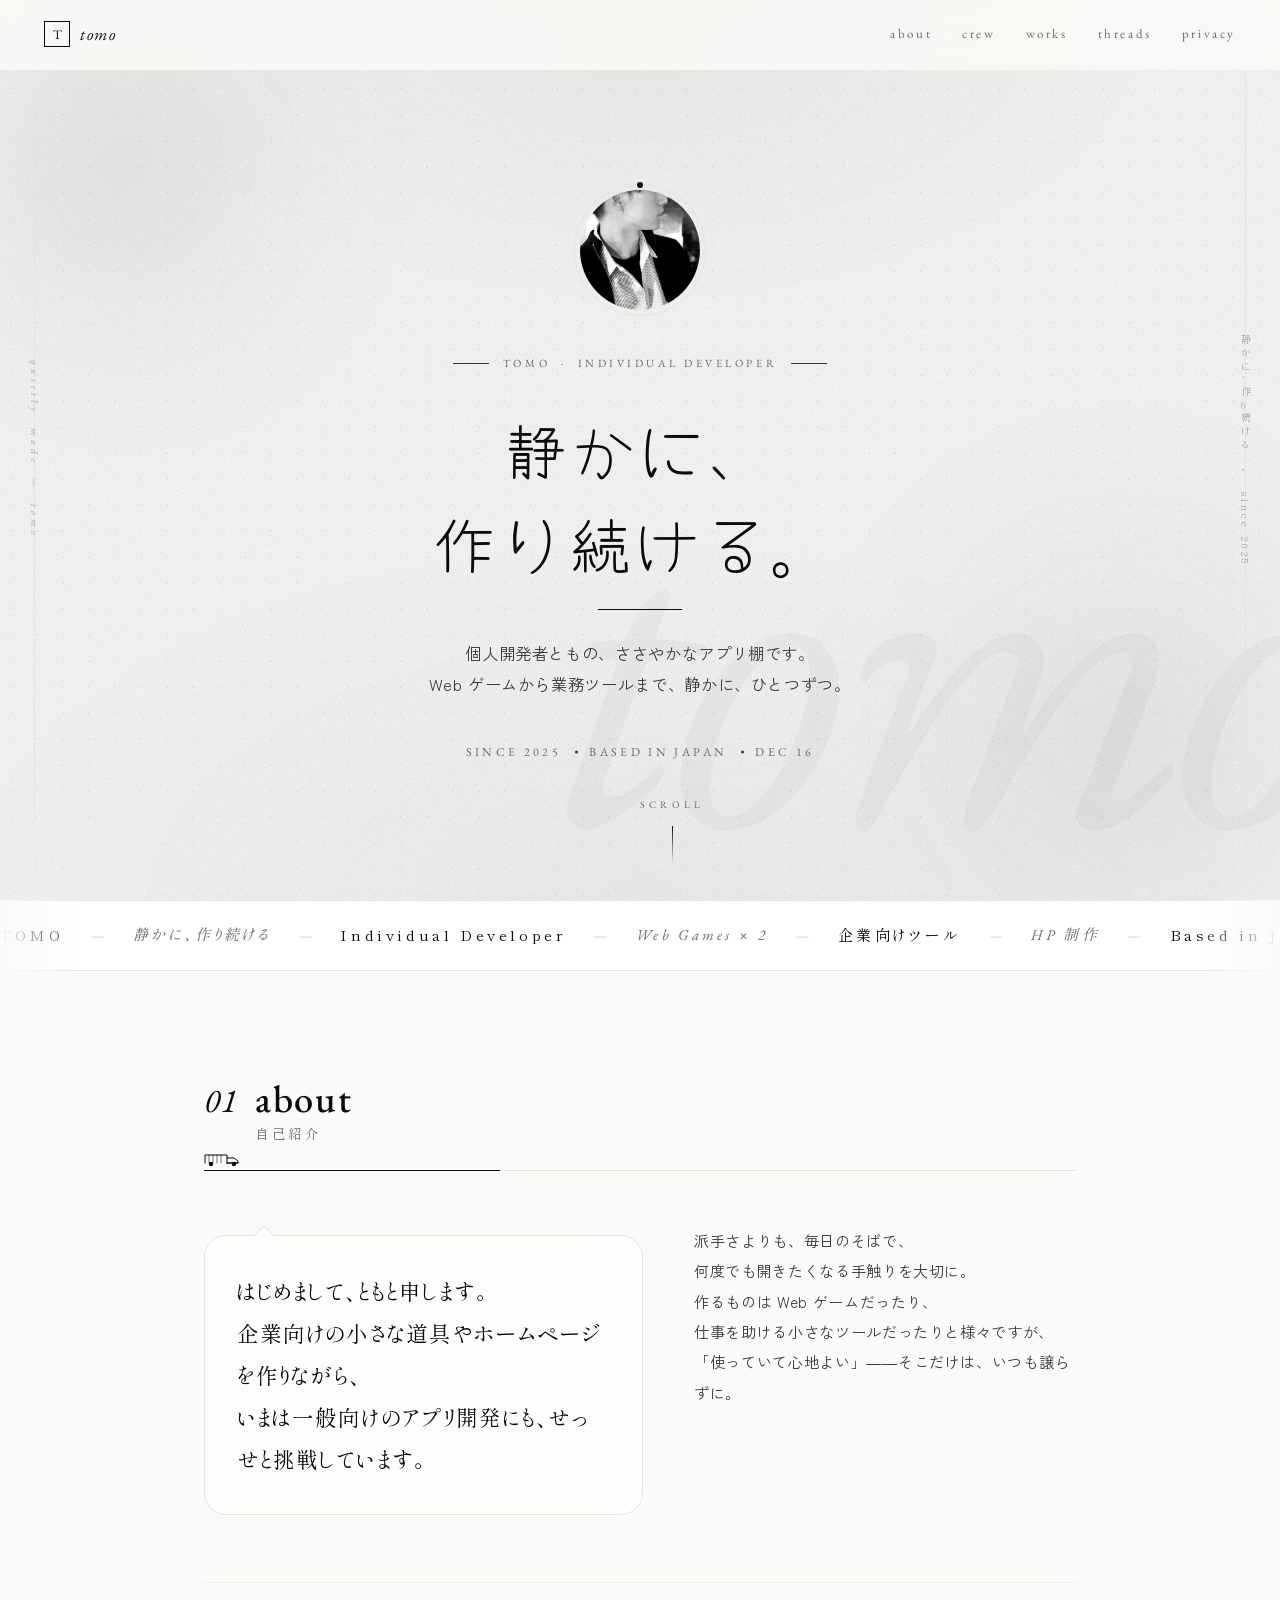
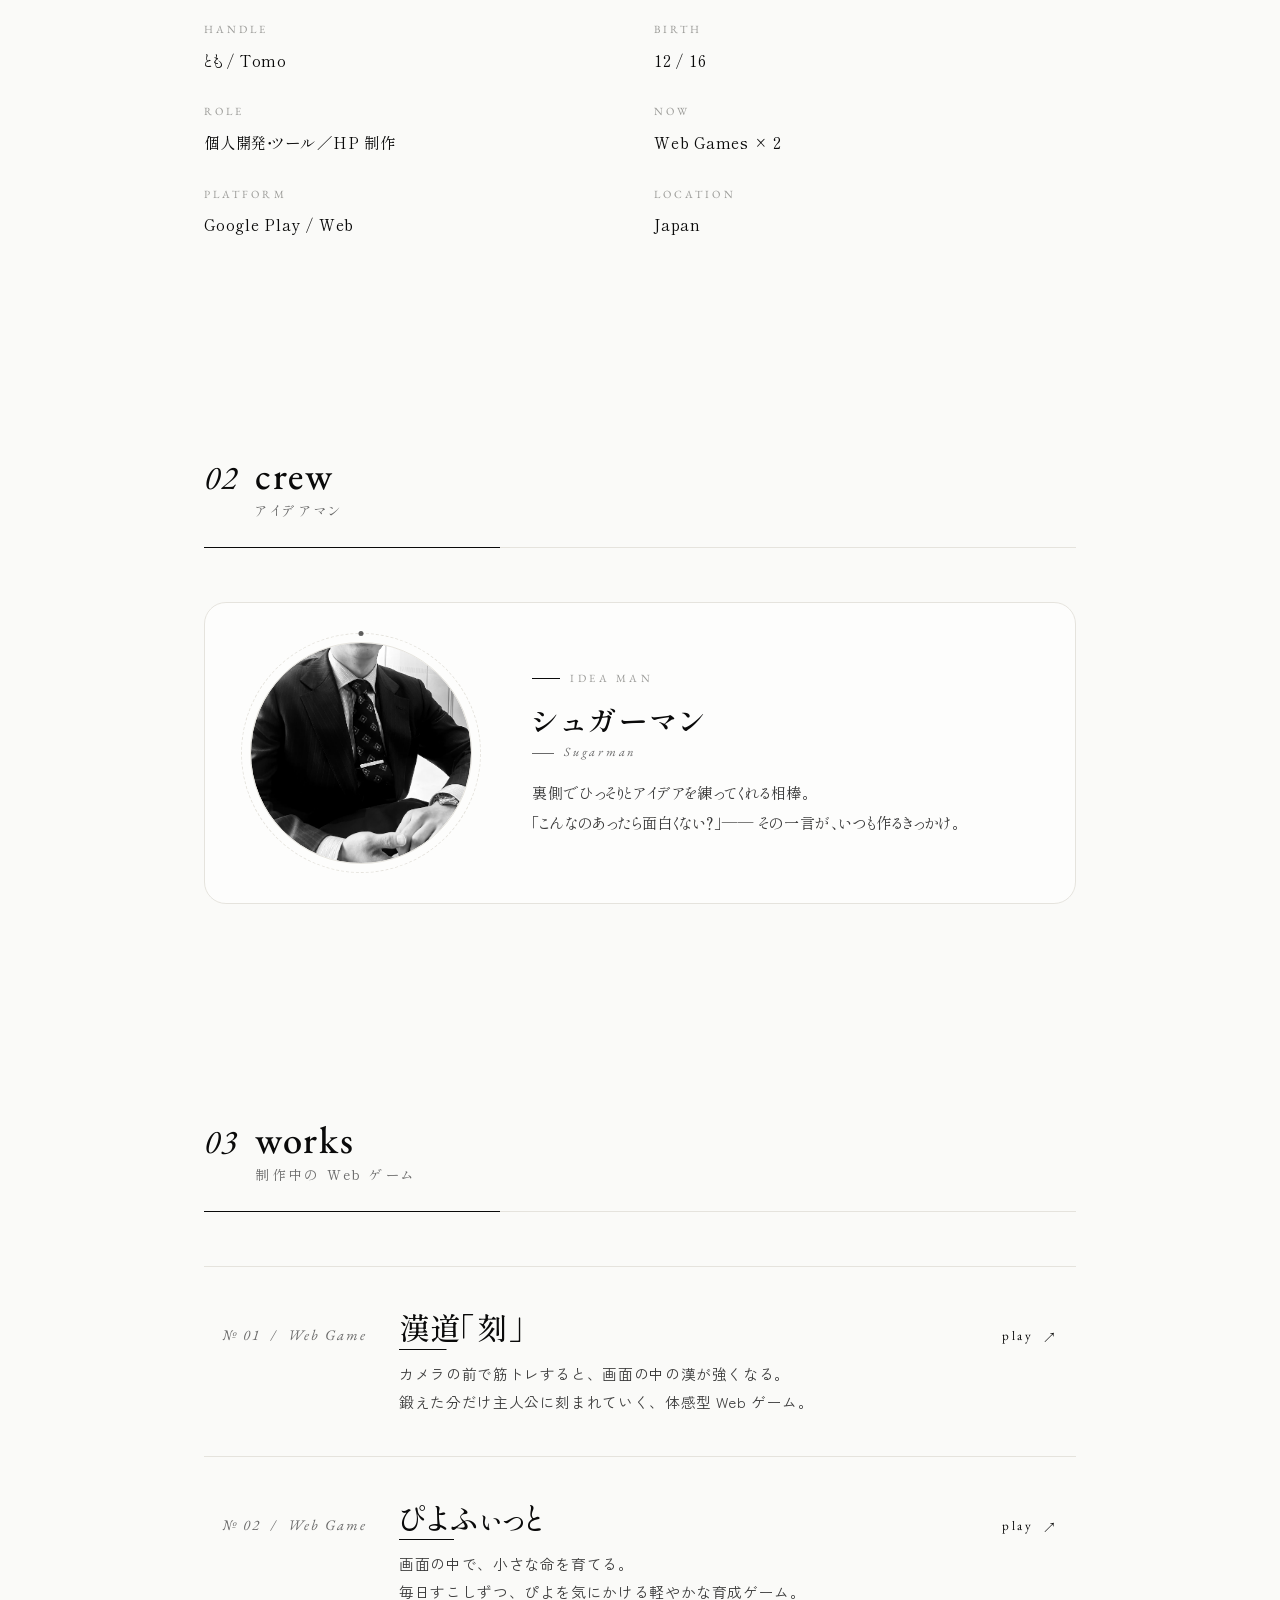
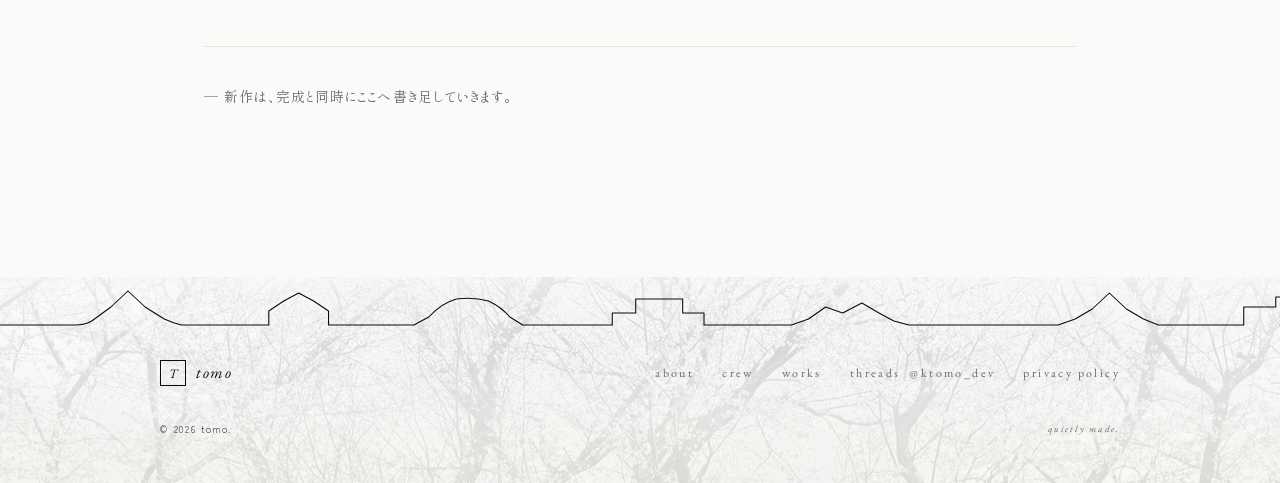
==== commit be244859: "タイピング演出を堅牢化：作り続ける。が出ない問題を修正 - 0.001s + steps(1, end) は描画タイミングで化けやすかったため、   0.18s ease-out + 明示的な fro" ====
--- a/index.html
+++ b/index.html
@@ -37,7 +37,7 @@
 <link href="https://fonts.googleapis.com/css2?family=Shippori+Mincho+B1:wght@400;500;600;800&family=Zen+Kaku+Gothic+New:wght@300;400;500;700&family=EB+Garamond:ital,wght@0,400;0,500;1,400&family=Yomogi&display=swap"
   rel="stylesheet" />
 
-<link rel="stylesheet" href="styles/main.css?v=12" />
+<link rel="stylesheet" href="styles/main.css?v=13" />
 
 <script type="application/ld+json">
 {
@@ -323,6 +323,6 @@
   </div>
 </footer>
 
-<script src="scripts/main.js?v=12" defer></script>
+<script src="scripts/main.js?v=13" defer></script>
 </body>
 </html>
--- a/styles/main.css
+++ b/styles/main.css
@@ -409,25 +409,33 @@
   padding-bottom: 22px;
 }
 .hero-title .l { display: block; }
-.hero-title .l2 { position: relative; }
 
 .hero-title .c {
   display: inline-block;
   opacity: 0;
-  animation: type-char 0.001s steps(1, end) forwards;
-}
-.hero-title .l1 .c:nth-child(1) { animation-delay: 0.45s; }
-.hero-title .l1 .c:nth-child(2) { animation-delay: 0.60s; }
-.hero-title .l1 .c:nth-child(3) { animation-delay: 0.75s; }
-.hero-title .l1 .c:nth-child(4) { animation-delay: 0.90s; }
-.hero-title .l2 .c:nth-child(1) { animation-delay: 1.20s; }
-.hero-title .l2 .c:nth-child(2) { animation-delay: 1.35s; }
-.hero-title .l2 .c:nth-child(3) { animation-delay: 1.50s; }
-.hero-title .l2 .c:nth-child(4) { animation-delay: 1.65s; }
-.hero-title .l2 .c:nth-child(5) { animation-delay: 1.80s; }
-.hero-title .l2 .c:nth-child(6) { animation-delay: 1.95s; }
+  transform: translateY(4px);
+  animation: type-char 0.18s ease-out both;
+}
+.hero-title .l1 .c:nth-of-type(1) { animation-delay: 0.45s; }
+.hero-title .l1 .c:nth-of-type(2) { animation-delay: 0.60s; }
+.hero-title .l1 .c:nth-of-type(3) { animation-delay: 0.75s; }
+.hero-title .l1 .c:nth-of-type(4) { animation-delay: 0.90s; }
+.hero-title .l2 .c:nth-of-type(1) { animation-delay: 1.20s; }
+.hero-title .l2 .c:nth-of-type(2) { animation-delay: 1.35s; }
+.hero-title .l2 .c:nth-of-type(3) { animation-delay: 1.50s; }
+.hero-title .l2 .c:nth-of-type(4) { animation-delay: 1.65s; }
+.hero-title .l2 .c:nth-of-type(5) { animation-delay: 1.80s; }
+.hero-title .l2 .c:nth-of-type(6) { animation-delay: 1.95s; }
 @keyframes type-char {
-  to { opacity: 1; }
+  from { opacity: 0; transform: translateY(4px); }
+  to   { opacity: 1; transform: translateY(0); }
+}
+
+/* Final-state safety: if the keyframe somehow doesn't paint, the
+   .has-typed class (set by JS after typing finishes) forces visibility. */
+.hero-title.has-typed .c {
+  opacity: 1;
+  transform: none;
 }
 
 /* blinking caret at the end of the title, after the last char appears */
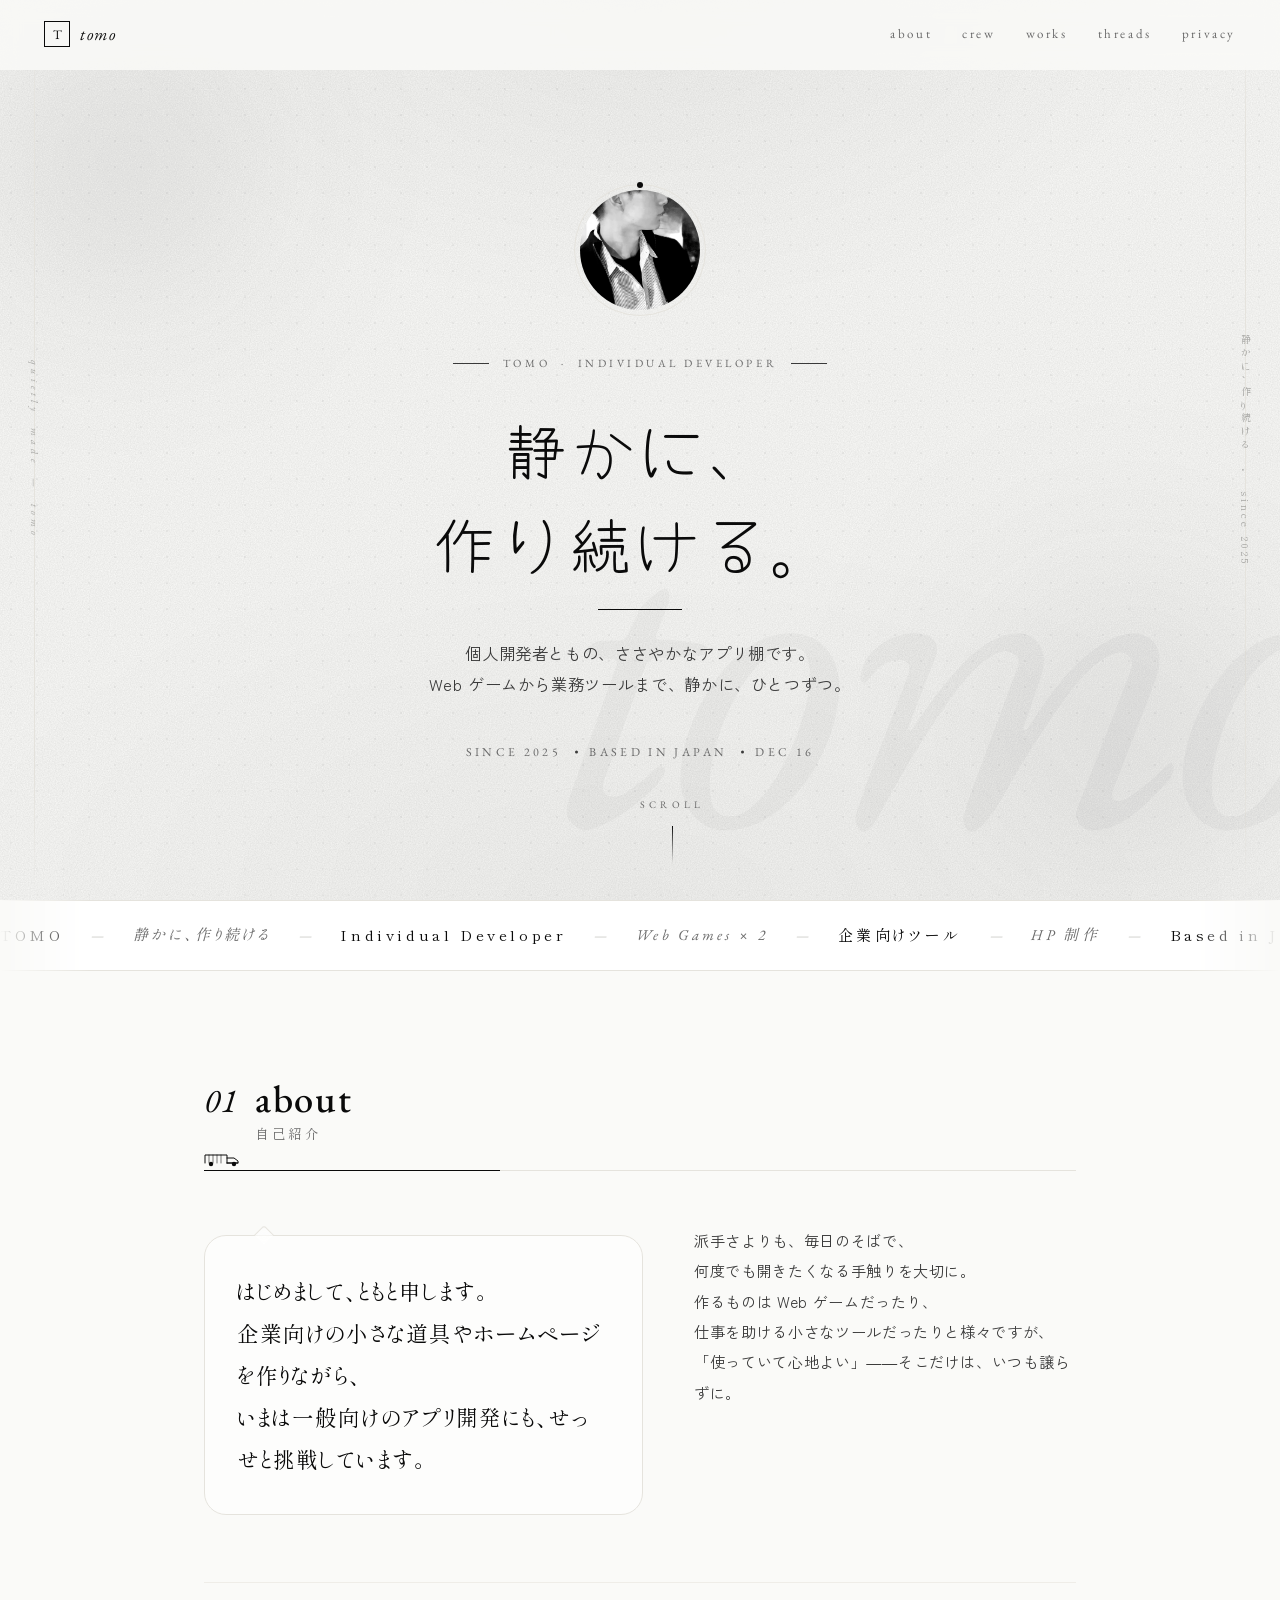
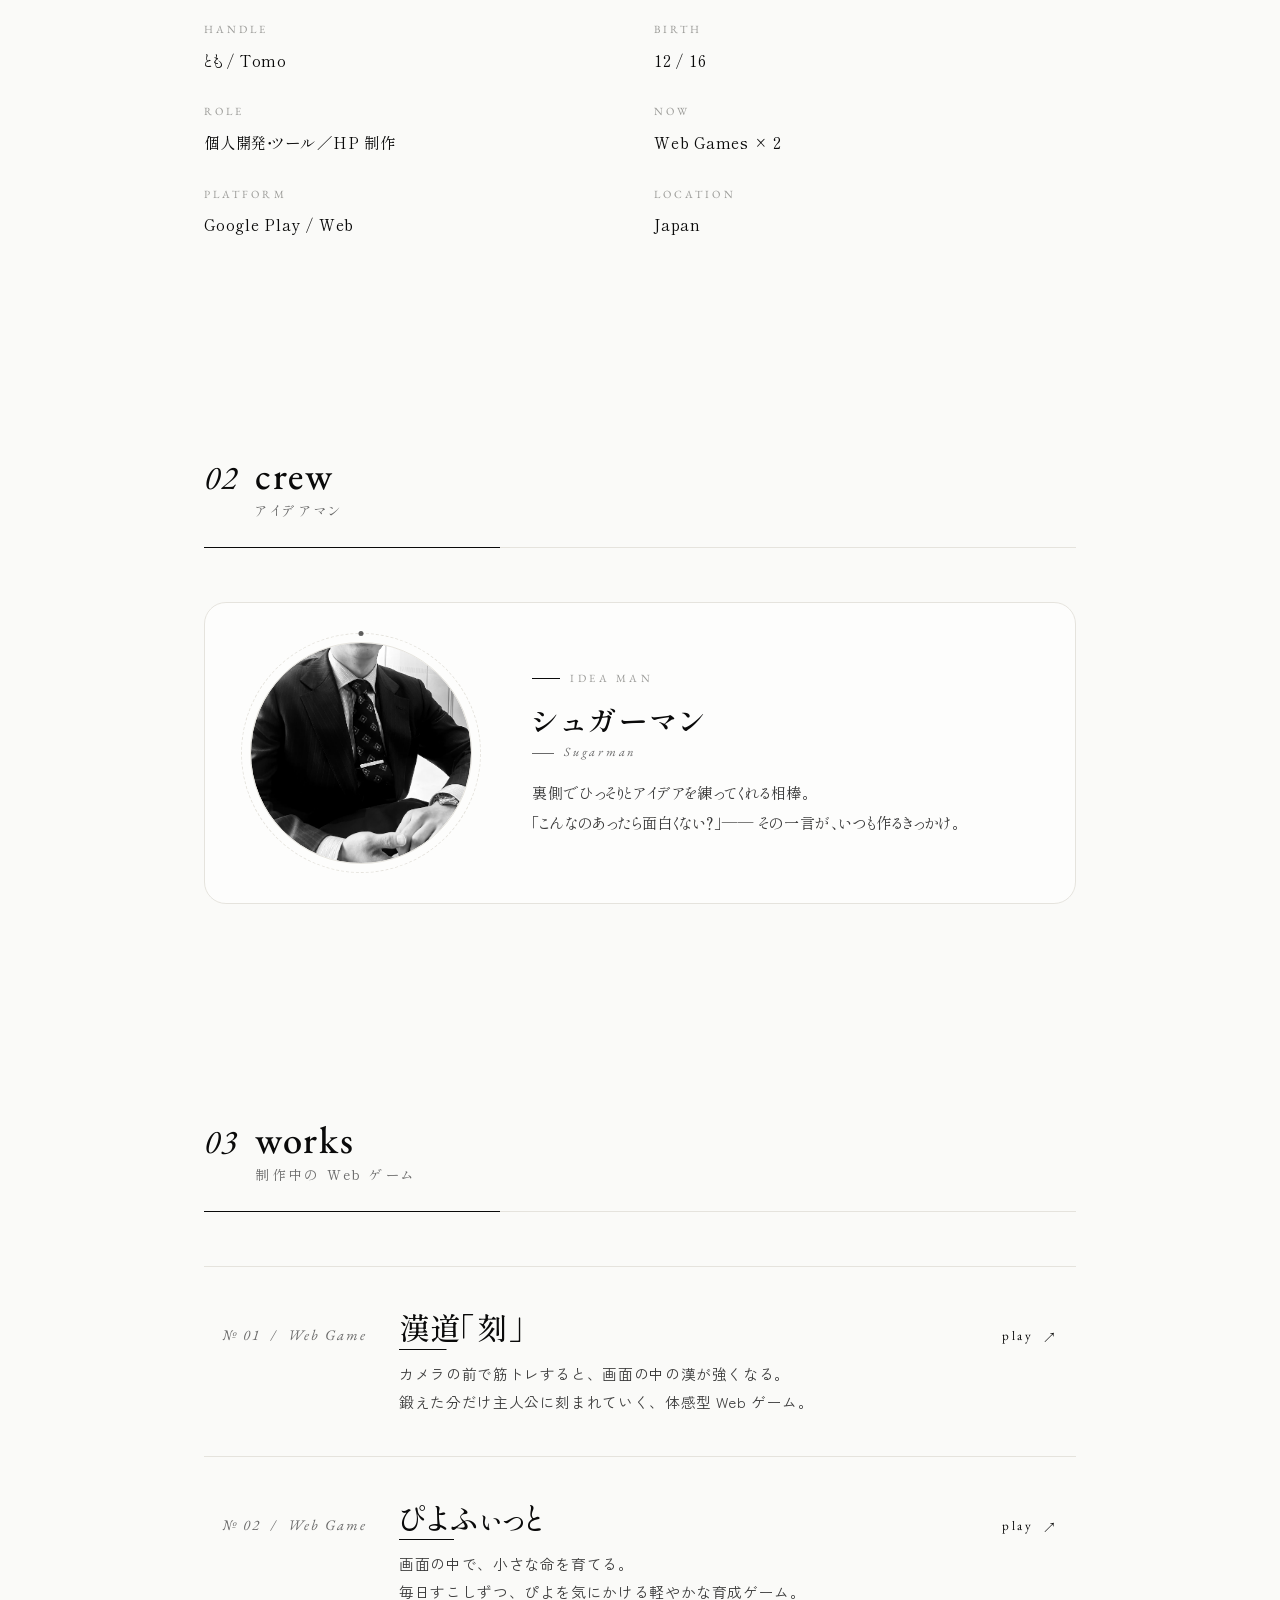
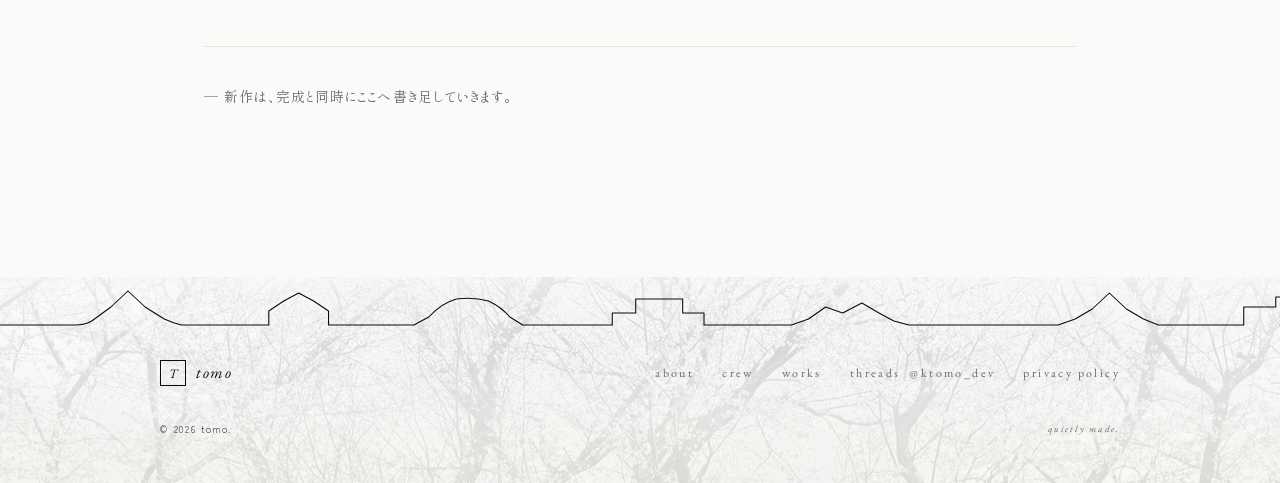
==== commit 4911bdd0: "モバイルのスクロール挙動を整える - hero の min-height を 100vh → 100svh → 100dvh のフォールバック   チェーンへ。iOS で URL バーが収縮しても h" ====
--- a/index.html
+++ b/index.html
@@ -37,7 +37,7 @@
 <link href="https://fonts.googleapis.com/css2?family=Shippori+Mincho+B1:wght@400;500;600;800&family=Zen+Kaku+Gothic+New:wght@300;400;500;700&family=EB+Garamond:ital,wght@0,400;0,500;1,400&family=Yomogi&display=swap"
   rel="stylesheet" />
 
-<link rel="stylesheet" href="styles/main.css?v=13" />
+<link rel="stylesheet" href="styles/main.css?v=14" />
 
 <script type="application/ld+json">
 {
@@ -323,6 +323,6 @@
   </div>
 </footer>
 
-<script src="scripts/main.js?v=13" defer></script>
+<script src="scripts/main.js?v=14" defer></script>
 </body>
 </html>
--- a/styles/main.css
+++ b/styles/main.css
@@ -166,13 +166,13 @@
 
 html {
   scroll-behavior: smooth;
+  /* Single source of truth for anchor offset under the fixed header.
+     ~72px works for both desktop (~60px header) and mobile (~52px). */
+  scroll-padding-top: 72px;
   text-size-adjust: 100%;
   -webkit-text-size-adjust: 100%;
   background: var(--bg);
 }
-
-/* leave room under the fixed header when jumping to anchors */
-section[id], main[id] { scroll-margin-top: 88px; }
 
 body {
   margin: 0;
@@ -304,10 +304,18 @@
 
 /* ─────────────── hero ─────────────── */
 .hero {
+  /* Fallback chain: vh → svh → dvh.
+     dvh tracks the URL bar so hero stays as tall as the actual viewport
+     on iOS, which keeps the bottom scroll cue visually at the bottom. */
+  min-height: 100vh;
   min-height: 100svh;
+  min-height: 100dvh;
   display: grid;
   place-items: center;
-  padding: clamp(110px, 16vh, 160px) var(--gutter) clamp(60px, 10vh, 100px);
+  padding:
+    clamp(110px, 16vh, 160px)
+    var(--gutter)
+    max(clamp(60px, 10vh, 100px), calc(env(safe-area-inset-bottom) + 28px));
   position: relative;
 }
 .hero::before {
@@ -515,7 +523,7 @@
 .hero-scroll {
   position: absolute;
   left: 50%;
-  bottom: clamp(14px, 4vh, 36px);
+  bottom: max(clamp(14px, 4vh, 36px), calc(env(safe-area-inset-bottom) + 14px));
   transform: translateX(-50%);
   display: inline-flex;
   flex-direction: column;
@@ -555,7 +563,7 @@
   60%  { top: 100%; }
   100% { top: 100%; }
 }
-@media (max-width: 380px) {
+@media (max-width: 340px) {
   .hero-scroll { display: none; }
 }
 
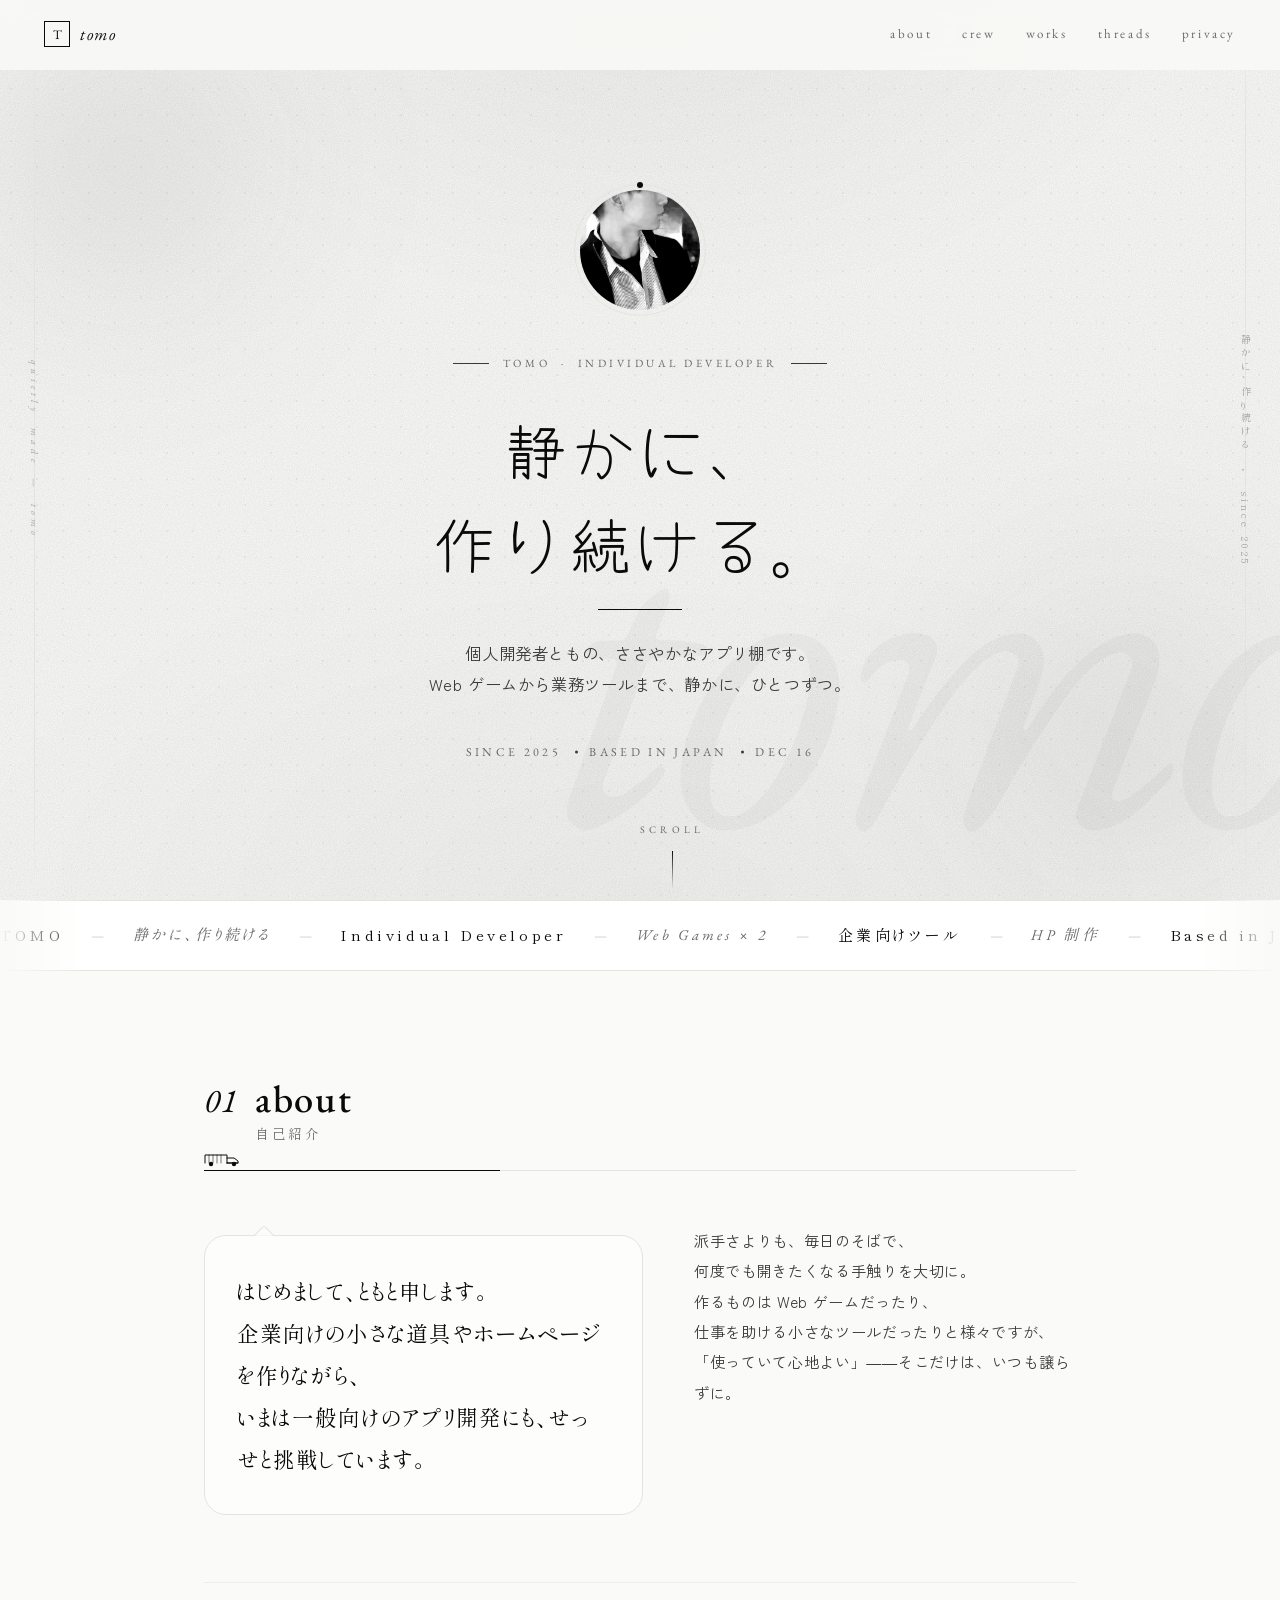
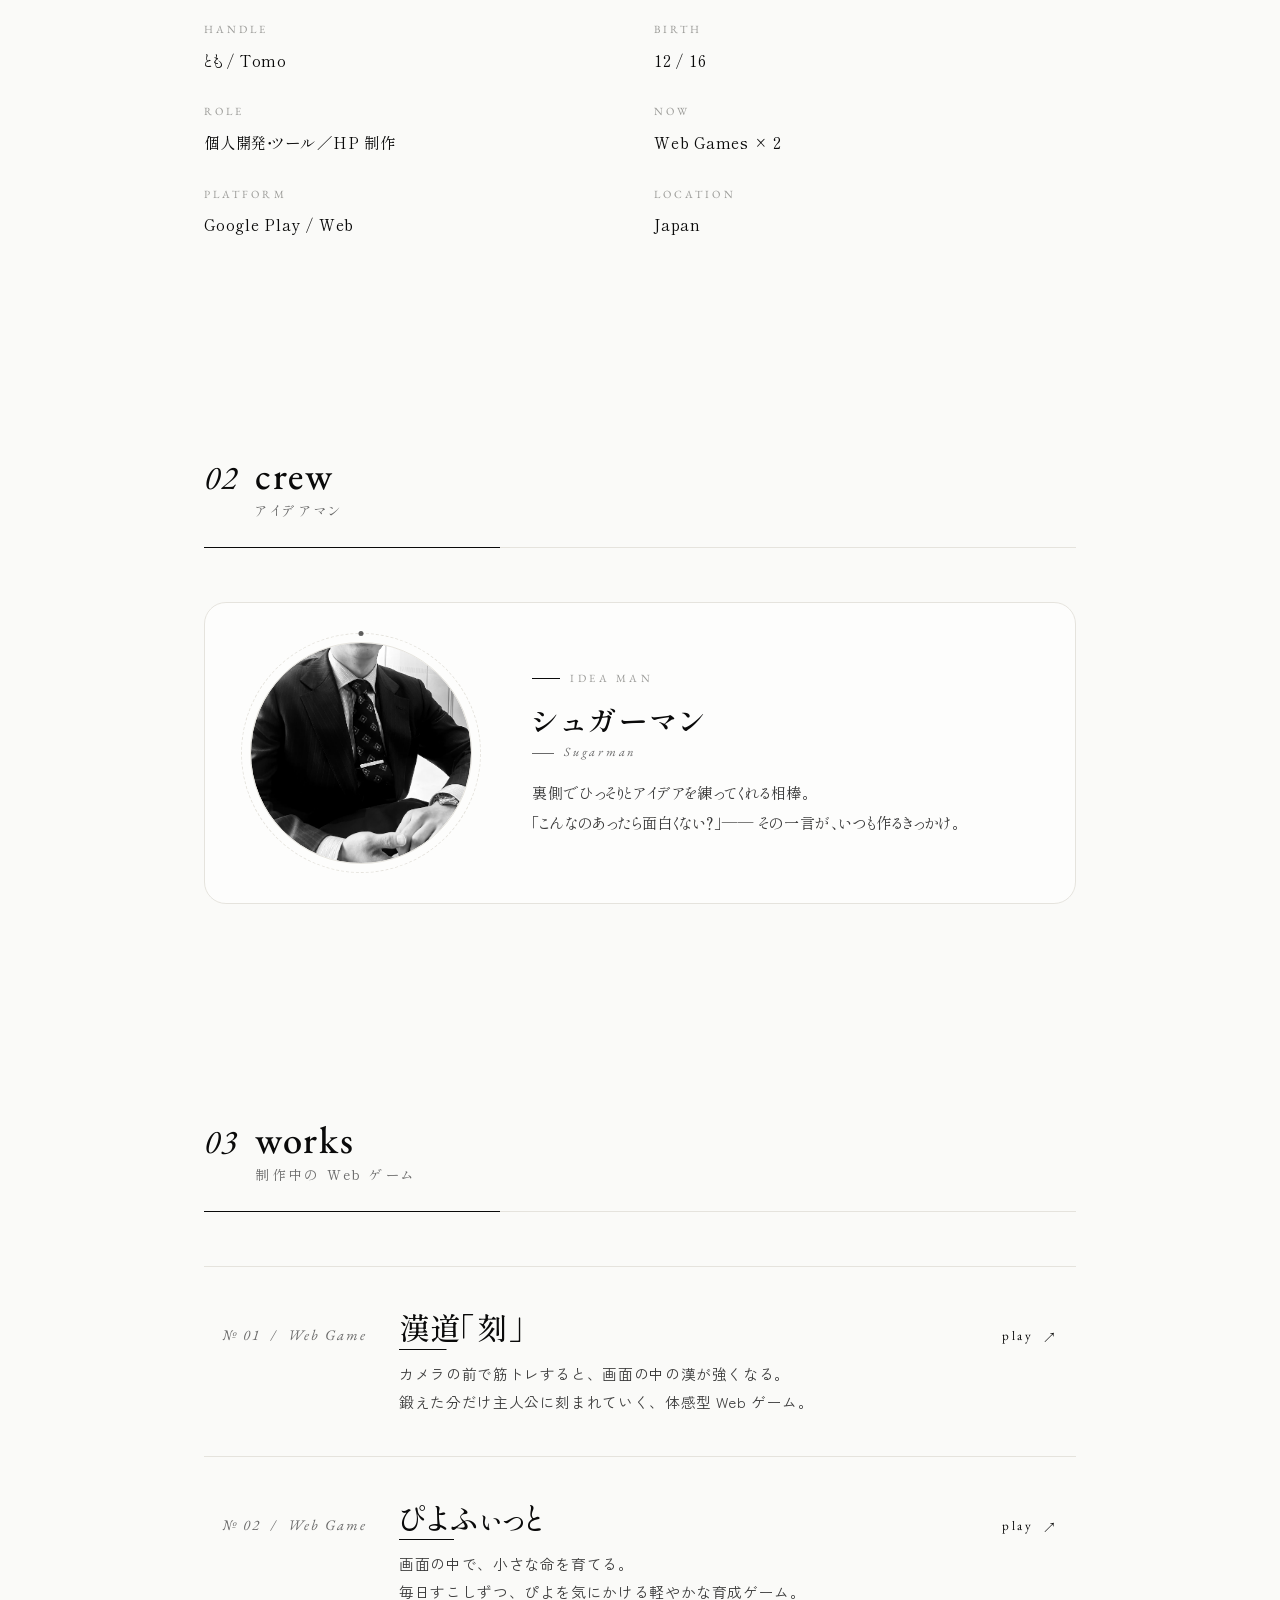
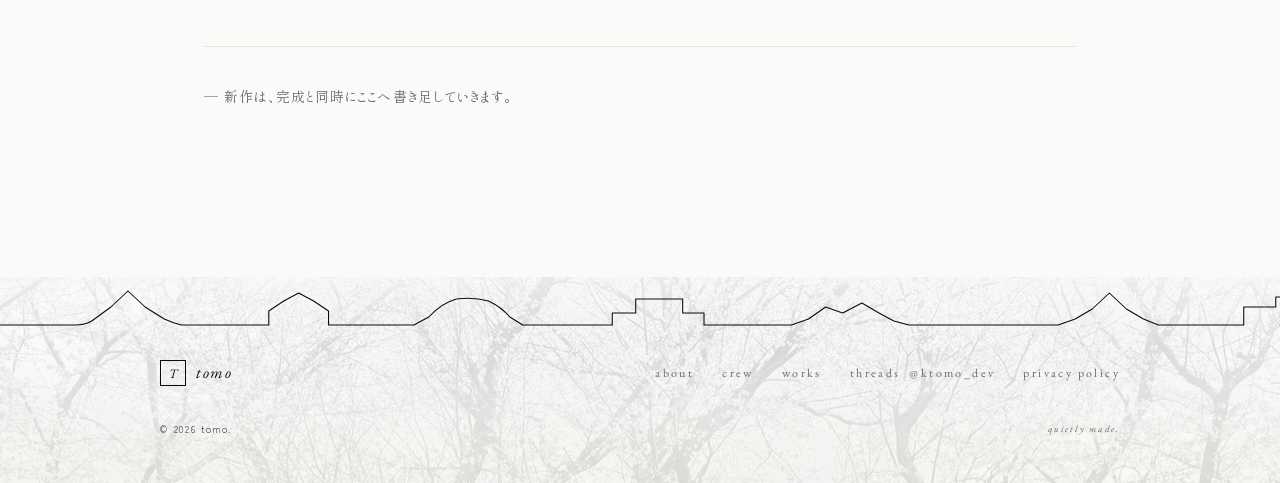
==== commit f7922187: "scroll キューの位置をさらに下げる bottom: 14-36px から 4-12px へ。safe-area-inset-bottom 込みでも +4px のバッファだけにして、画面下端に張り" ====
--- a/index.html
+++ b/index.html
@@ -37,7 +37,7 @@
 <link href="https://fonts.googleapis.com/css2?family=Shippori+Mincho+B1:wght@400;500;600;800&family=Zen+Kaku+Gothic+New:wght@300;400;500;700&family=EB+Garamond:ital,wght@0,400;0,500;1,400&family=Yomogi&display=swap"
   rel="stylesheet" />
 
-<link rel="stylesheet" href="styles/main.css?v=14" />
+<link rel="stylesheet" href="styles/main.css?v=15" />
 
 <script type="application/ld+json">
 {
--- a/styles/main.css
+++ b/styles/main.css
@@ -523,7 +523,7 @@
 .hero-scroll {
   position: absolute;
   left: 50%;
-  bottom: max(clamp(14px, 4vh, 36px), calc(env(safe-area-inset-bottom) + 14px));
+  bottom: max(clamp(4px, 1.2vh, 12px), calc(env(safe-area-inset-bottom) + 4px));
   transform: translateX(-50%);
   display: inline-flex;
   flex-direction: column;
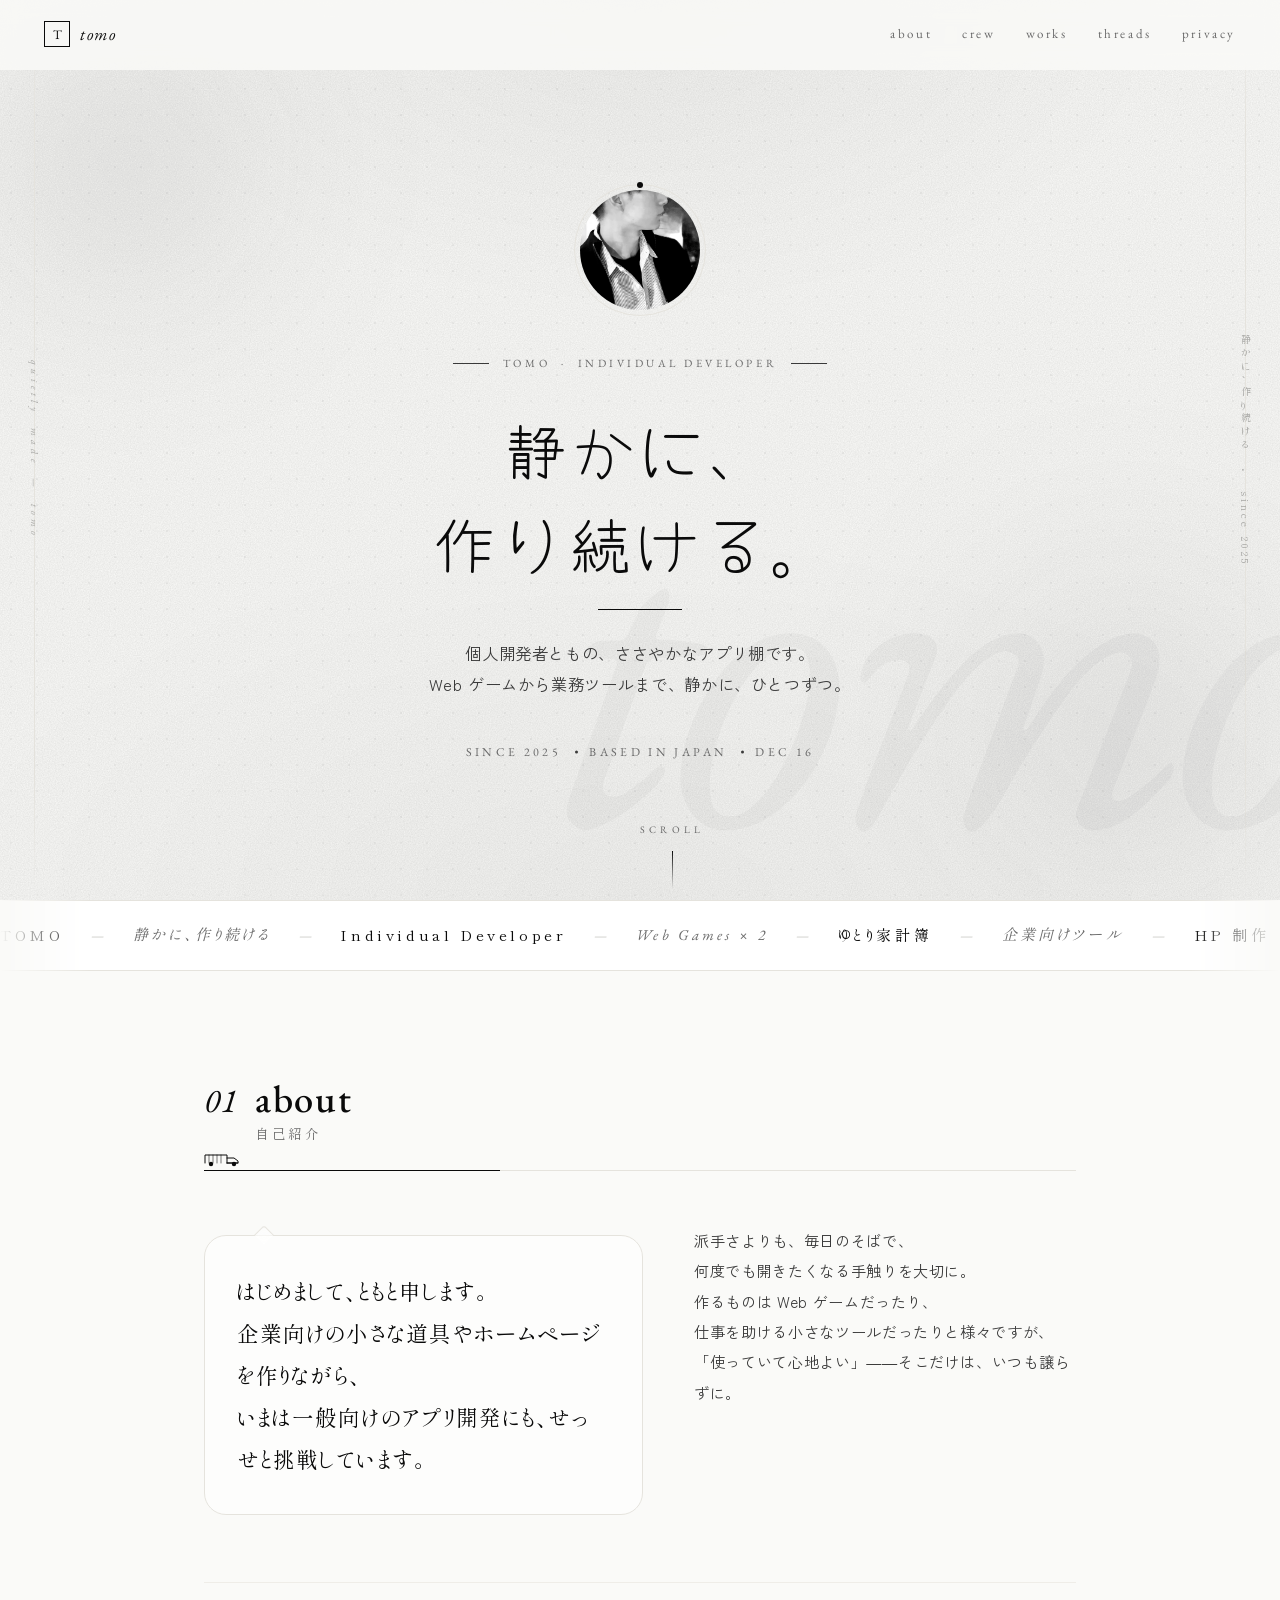
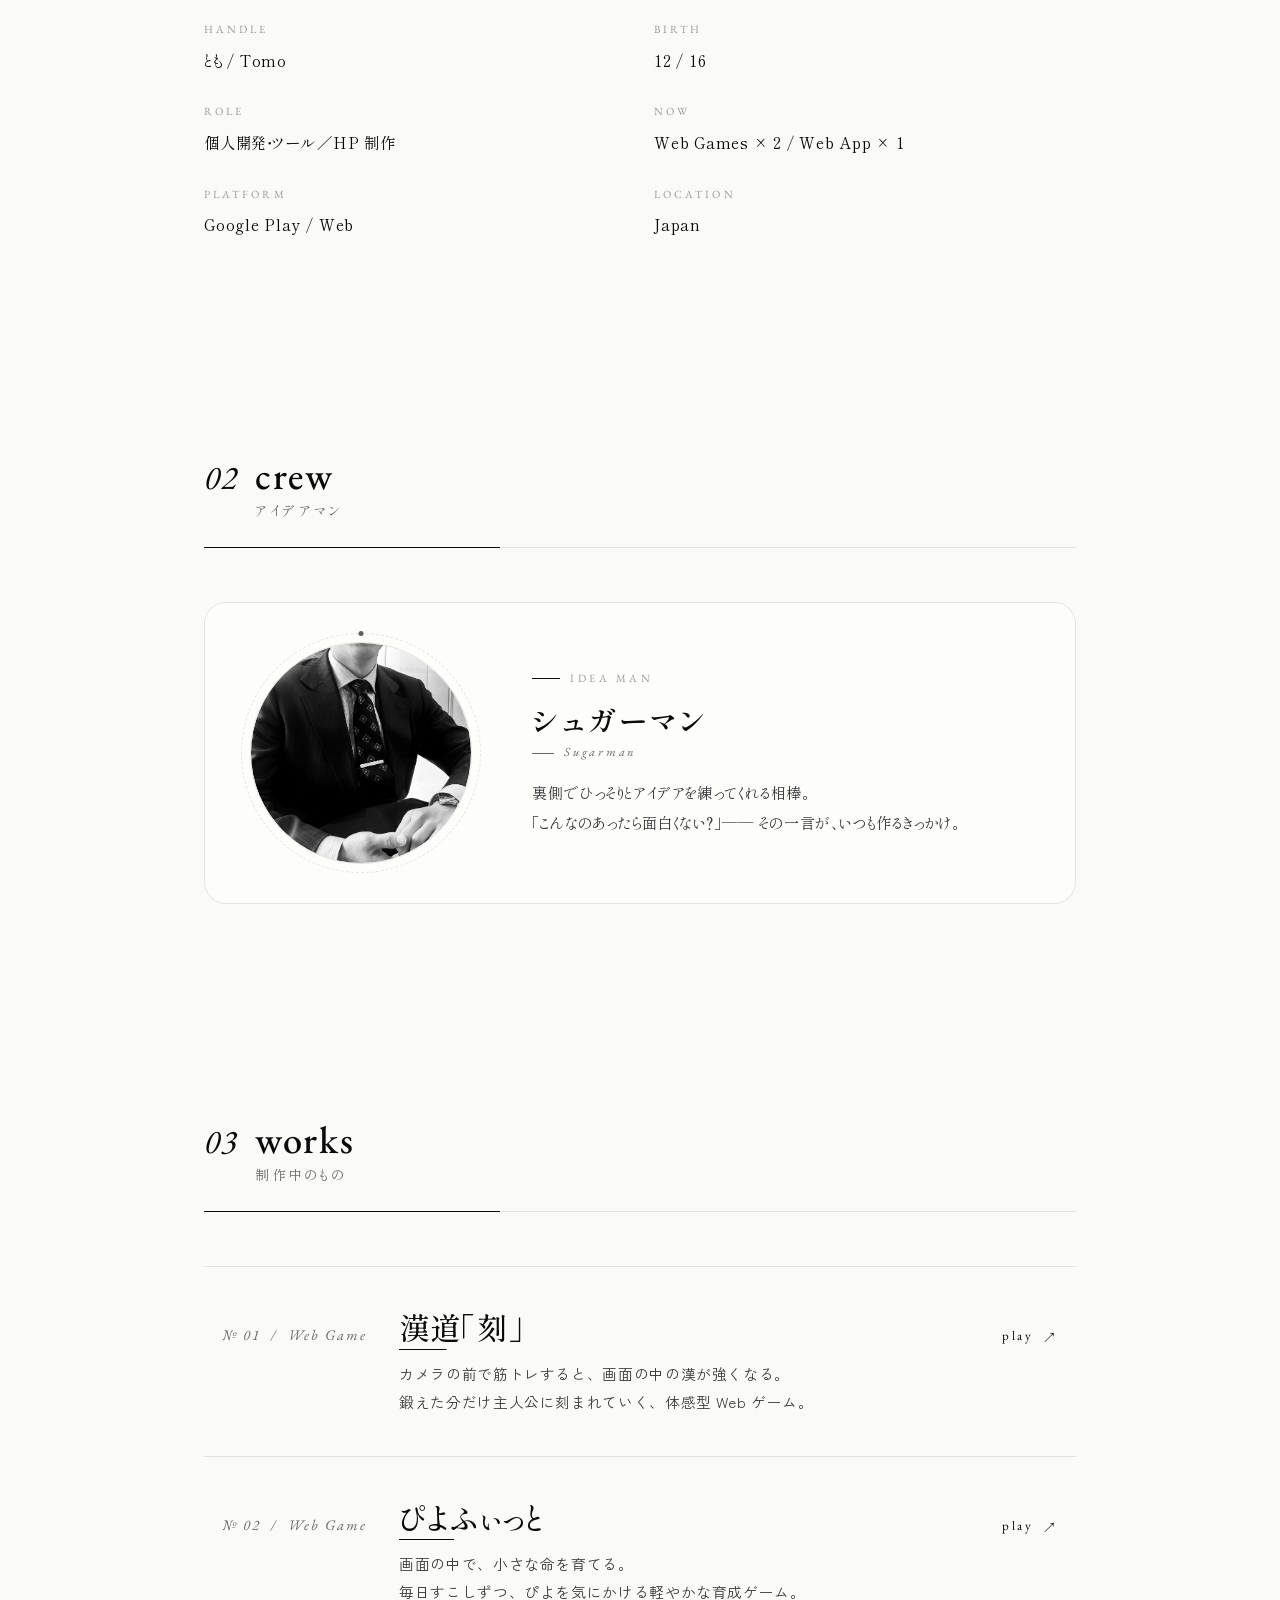
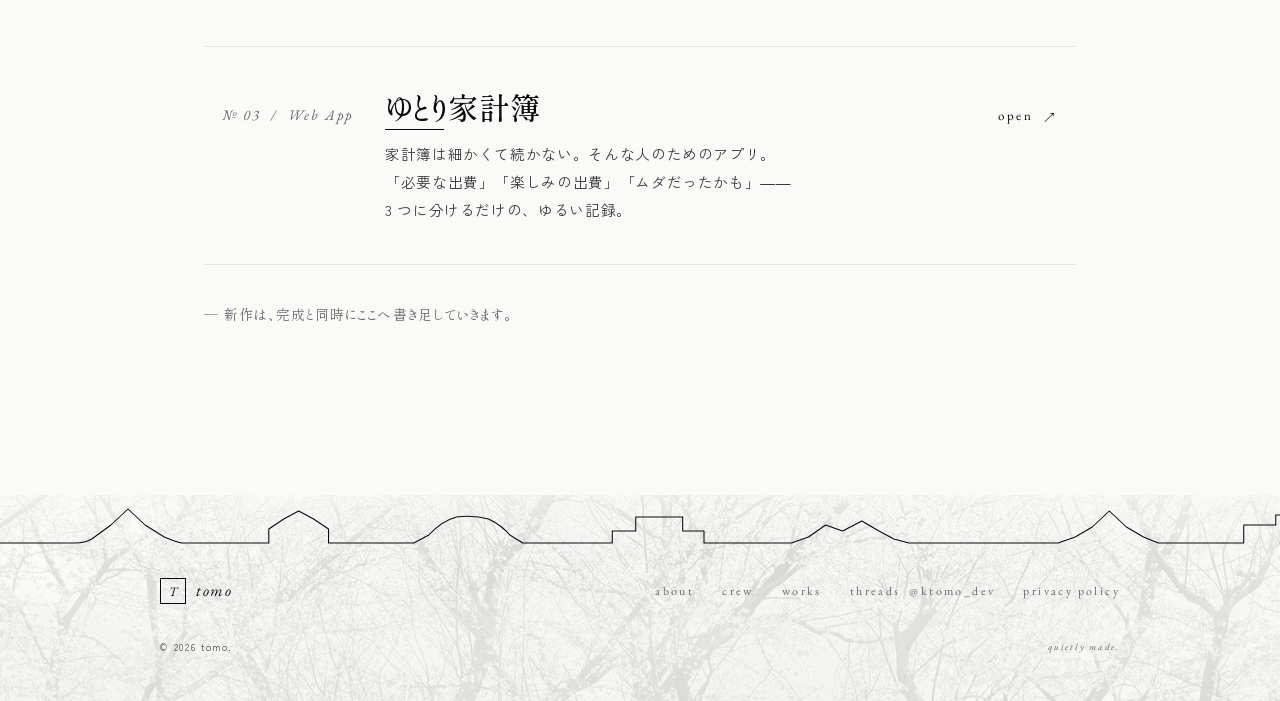
==== commit 869898fb: "works に「ゆとり家計簿」を追加 サブタイトルを「制作中のもの」に整え、about の Now 行と マーキーも家計簿アプリに合わせて更新。" ====
--- a/index.html
+++ b/index.html
@@ -138,6 +138,7 @@
       <span class="m-item">静かに、作り続ける</span><span class="m-sep">—</span>
       <span class="m-item">Individual Developer</span><span class="m-sep">—</span>
       <span class="m-item">Web Games ×&nbsp;2</span><span class="m-sep">—</span>
+      <span class="m-item">ゆとり家計簿</span><span class="m-sep">—</span>
       <span class="m-item">企業向けツール</span><span class="m-sep">—</span>
       <span class="m-item">HP 制作</span><span class="m-sep">—</span>
       <span class="m-item">Based in Japan</span><span class="m-sep">—</span>
@@ -148,6 +149,7 @@
       <span class="m-item">静かに、作り続ける</span><span class="m-sep">—</span>
       <span class="m-item">Individual Developer</span><span class="m-sep">—</span>
       <span class="m-item">Web Games ×&nbsp;2</span><span class="m-sep">—</span>
+      <span class="m-item">ゆとり家計簿</span><span class="m-sep">—</span>
       <span class="m-item">企業向けツール</span><span class="m-sep">—</span>
       <span class="m-item">HP 制作</span><span class="m-sep">—</span>
       <span class="m-item">Based in Japan</span><span class="m-sep">—</span>
@@ -202,7 +204,7 @@
       </div>
       <div>
         <dt>Now</dt>
-        <dd>Web Games ×&nbsp;2</dd>
+        <dd>Web Games ×&nbsp;2 / Web App ×&nbsp;1</dd>
       </div>
       <div>
         <dt>Platform</dt>
@@ -251,7 +253,7 @@
   <div class="section-head">
     <span class="section-num">03</span>
     <h2 class="section-title" id="works-title">works</h2>
-    <span class="section-sub">制作中の Web ゲーム</span>
+    <span class="section-sub">制作中のもの</span>
   </div>
 
   <ul class="work-list" role="list">
@@ -285,6 +287,24 @@
         </span>
         <span class="work-cta">
           <span class="work-cta-label">Play</span>
+          <span class="arrow" aria-hidden="true">↗</span>
+        </span>
+      </a>
+    </li>
+
+    <li class="work-item">
+      <a class="work-link" href="https://tmk4men.github.io/yurutto-kakeibo/" target="_blank" rel="noopener">
+        <span class="work-index">№ 03 &nbsp;/&nbsp; Web App</span>
+        <span class="work-main">
+          <span class="work-name">ゆとり家計簿</span>
+          <span class="work-desc">
+            家計簿は細かくて続かない。<br class="sp-only" />そんな人のためのアプリ。<br />
+            「必要な出費」「楽しみの出費」<br class="sp-only" />「ムダだったかも」――<br class="pc-only" />
+            3 つに分けるだけの、ゆるい記録。
+          </span>
+        </span>
+        <span class="work-cta">
+          <span class="work-cta-label">Open</span>
           <span class="arrow" aria-hidden="true">↗</span>
         </span>
       </a>
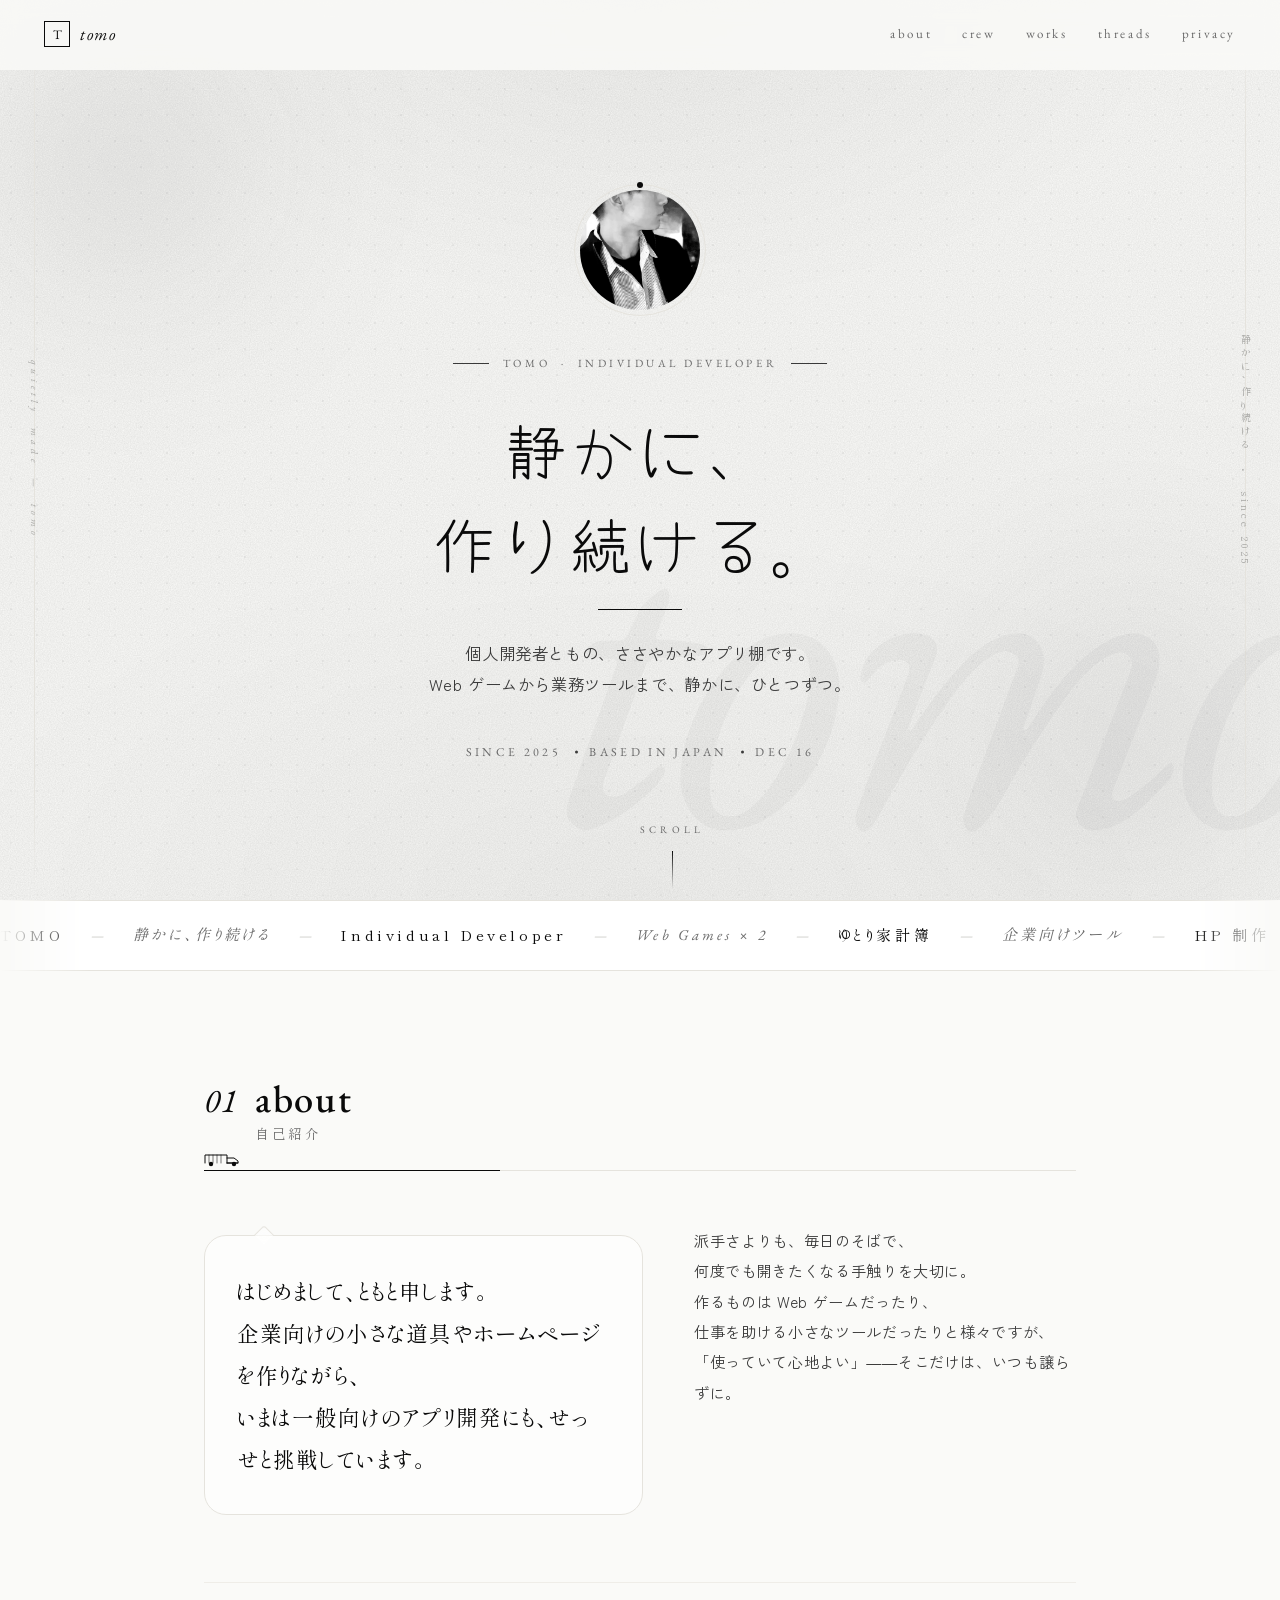
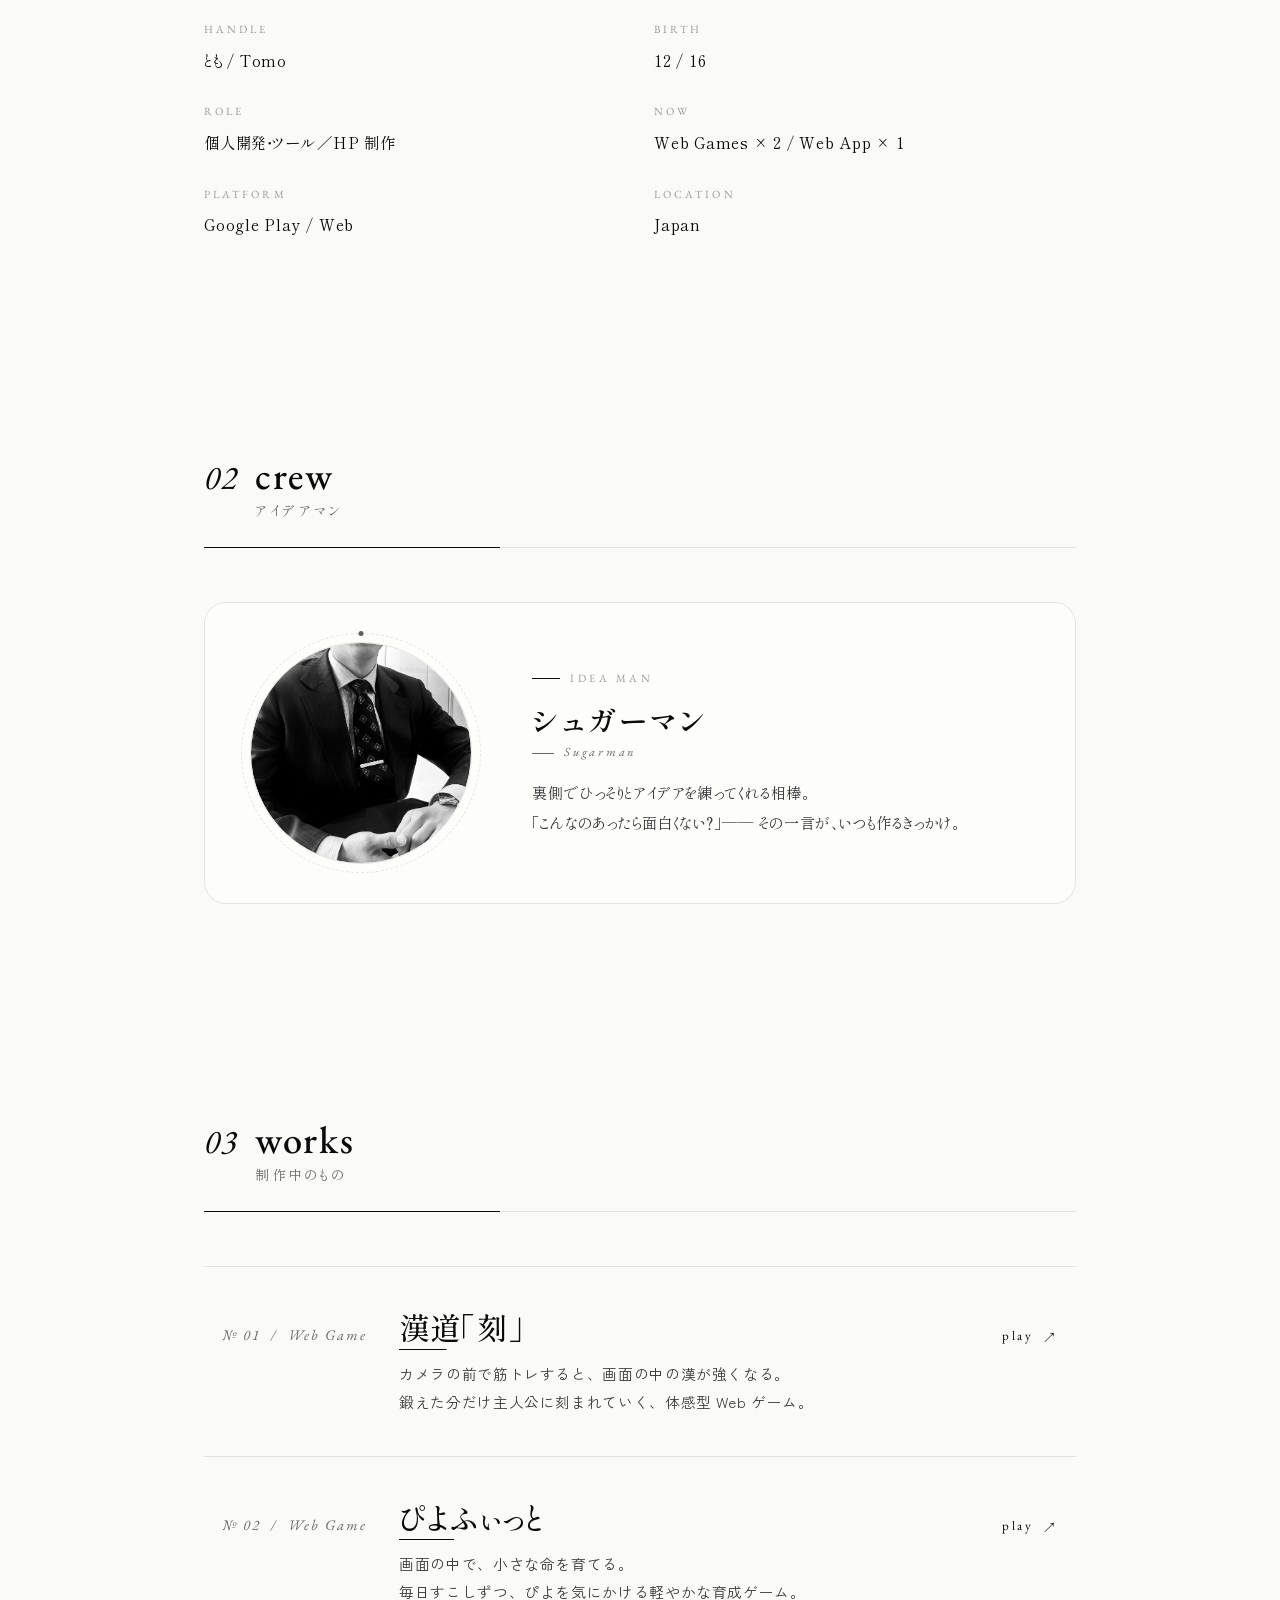
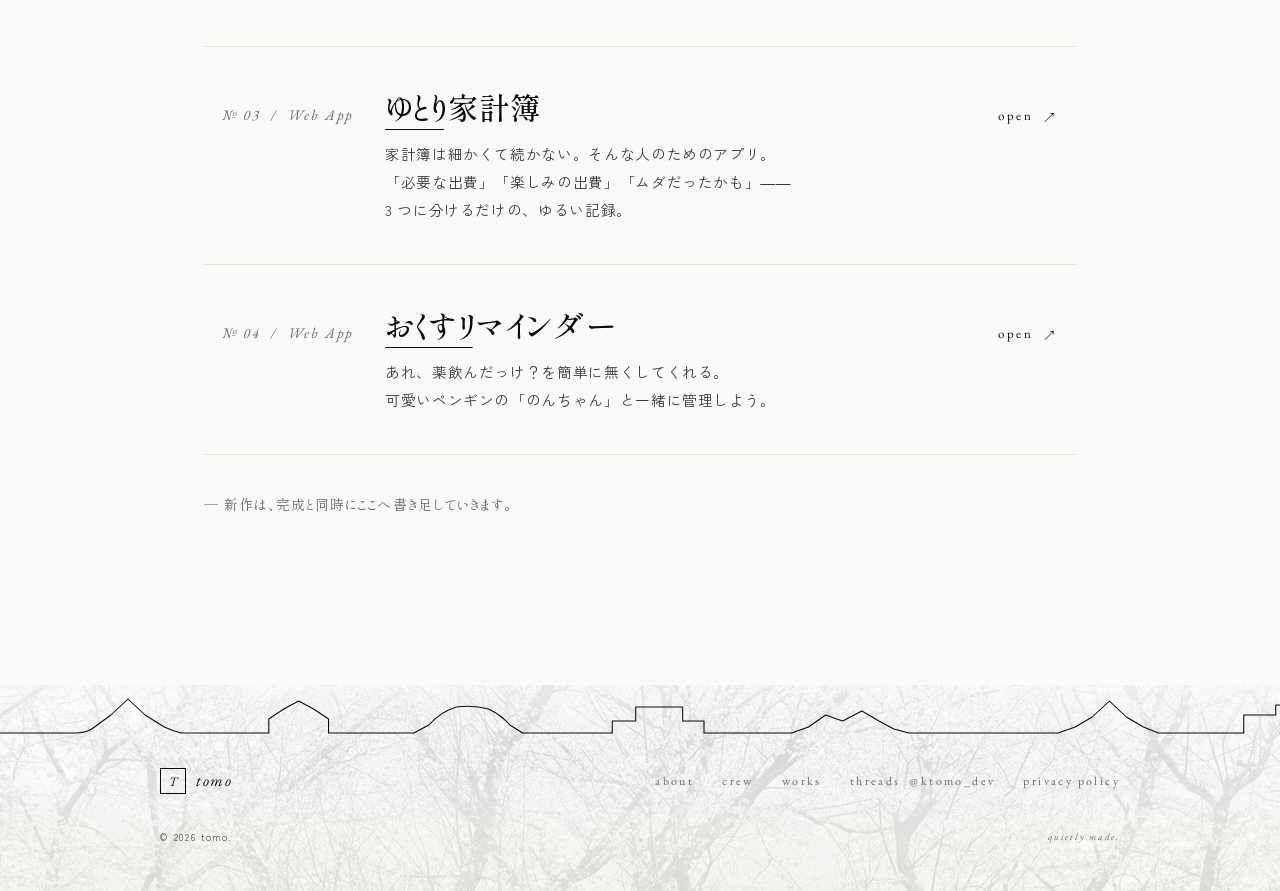
==== commit 1441f4a0: "works に「おくすリマインダー」を追加 Co-Authored-By: Claude Opus 4.7 (1M context) <noreply@anthropic.com>" ====
--- a/index.html
+++ b/index.html
@@ -310,6 +310,23 @@
       </a>
     </li>
 
+    <li class="work-item">
+      <a class="work-link" href="https://okusu-reminder.vercel.app/" target="_blank" rel="noopener">
+        <span class="work-index">№ 04 &nbsp;/&nbsp; Web App</span>
+        <span class="work-main">
+          <span class="work-name">おくすリマインダー</span>
+          <span class="work-desc">
+            あれ、薬飲んだっけ？<br class="sp-only" />を簡単に無くしてくれる。<br />
+            可愛いペンギンの「のんちゃん」と<br class="sp-only" />一緒に管理しよう。
+          </span>
+        </span>
+        <span class="work-cta">
+          <span class="work-cta-label">Open</span>
+          <span class="arrow" aria-hidden="true">↗</span>
+        </span>
+      </a>
+    </li>
+
   </ul>
 
   <p class="works-note">
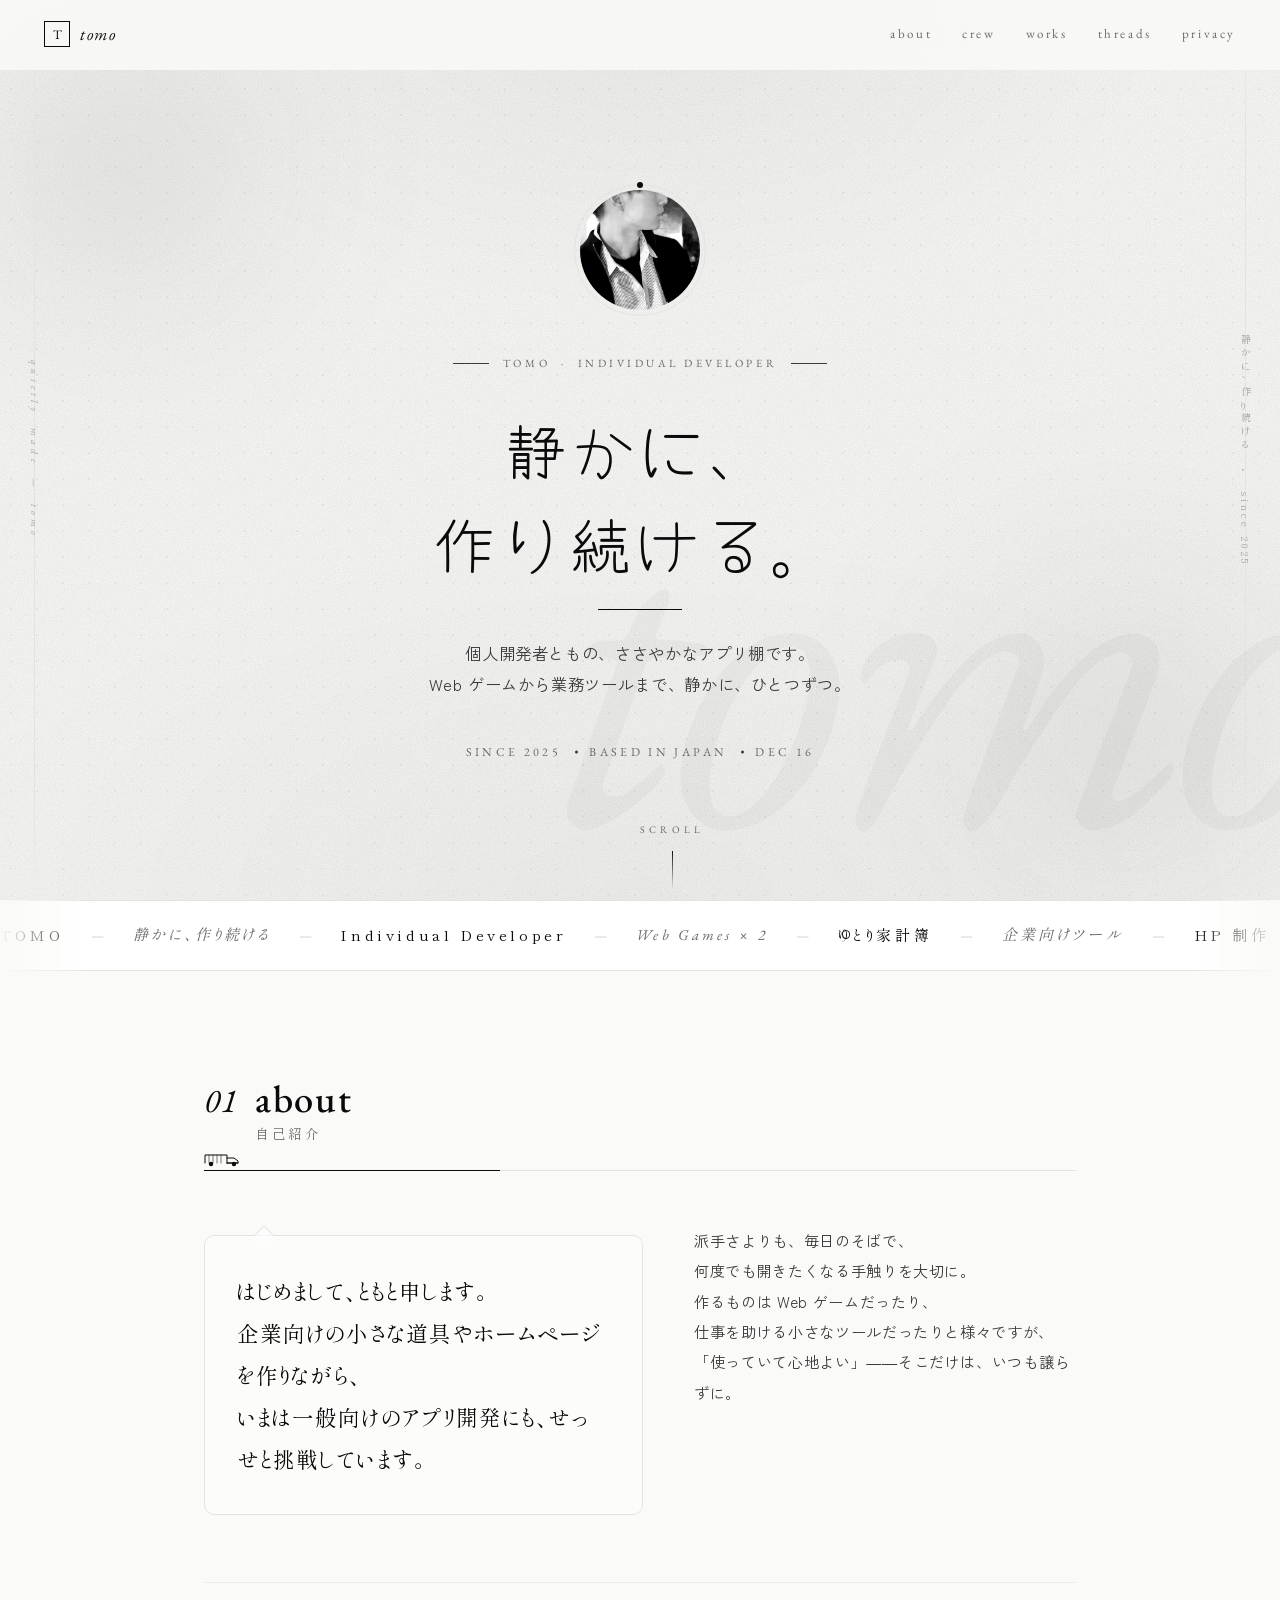
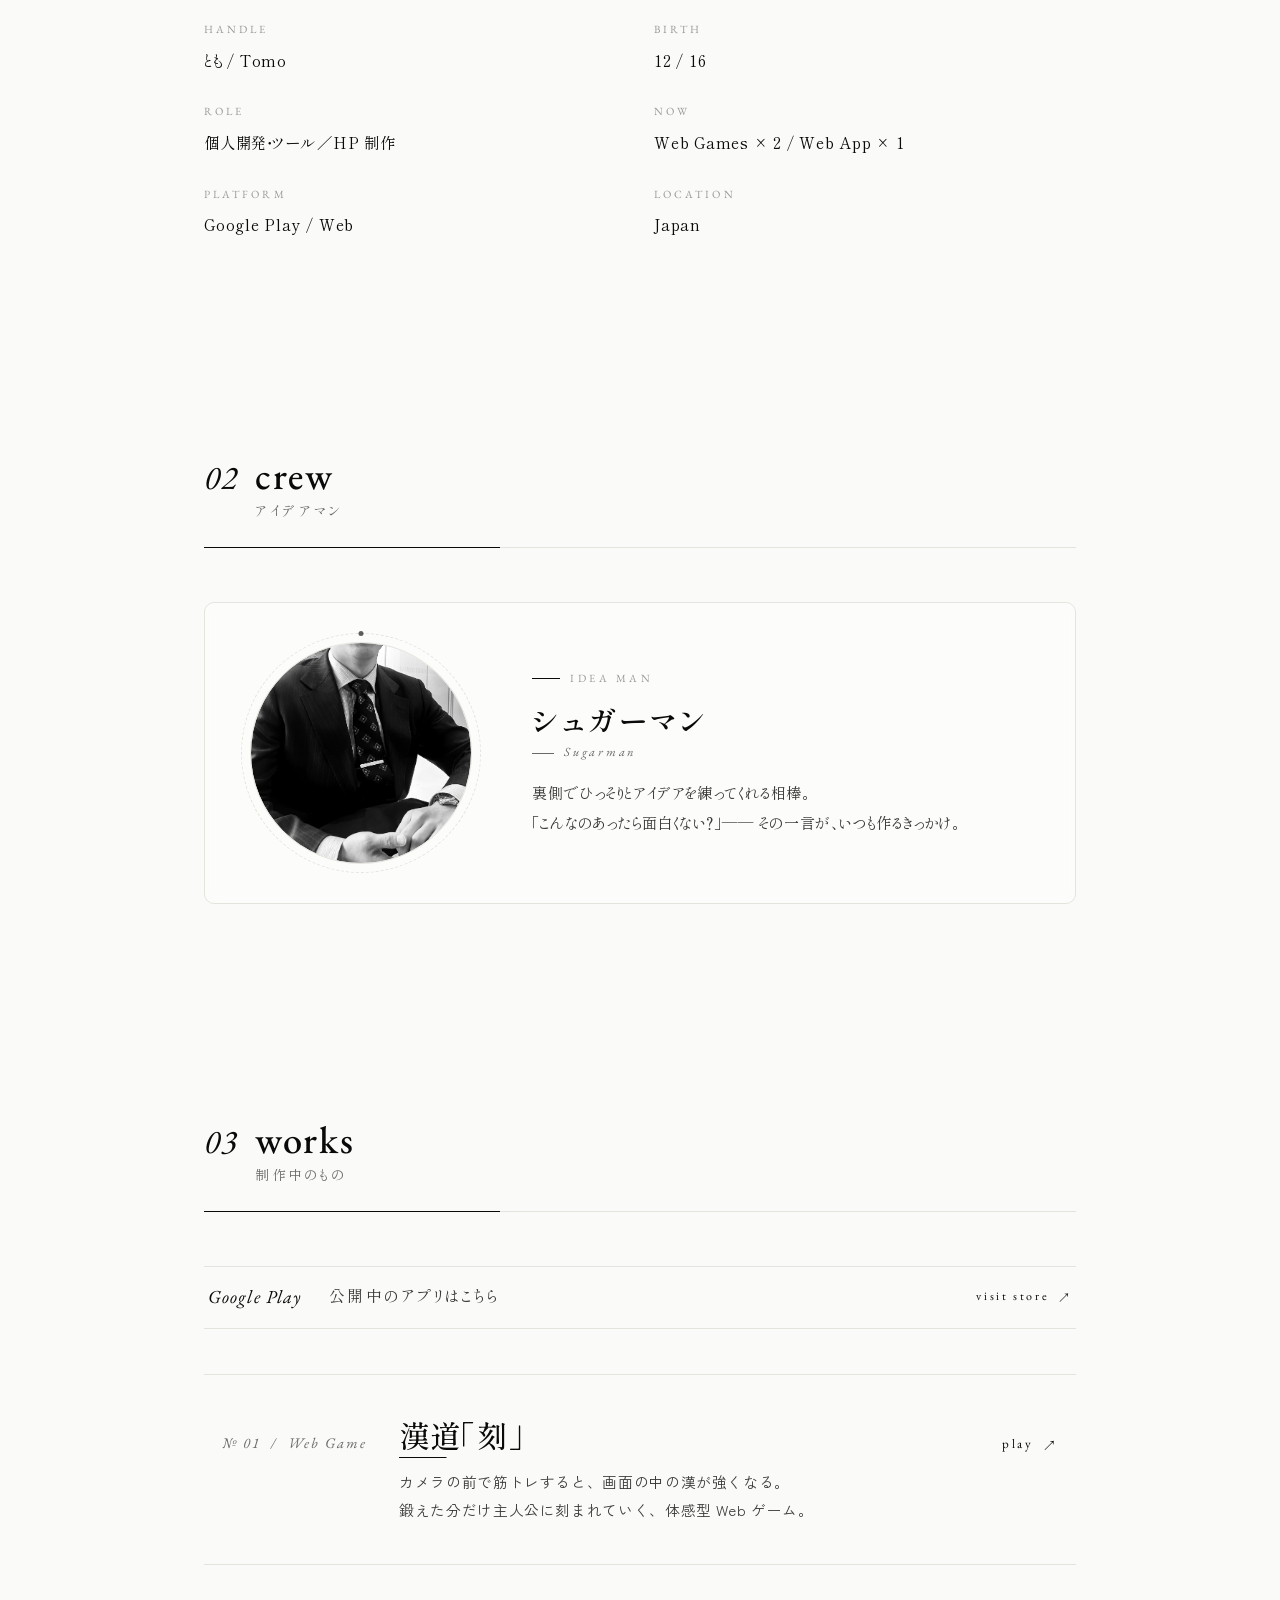
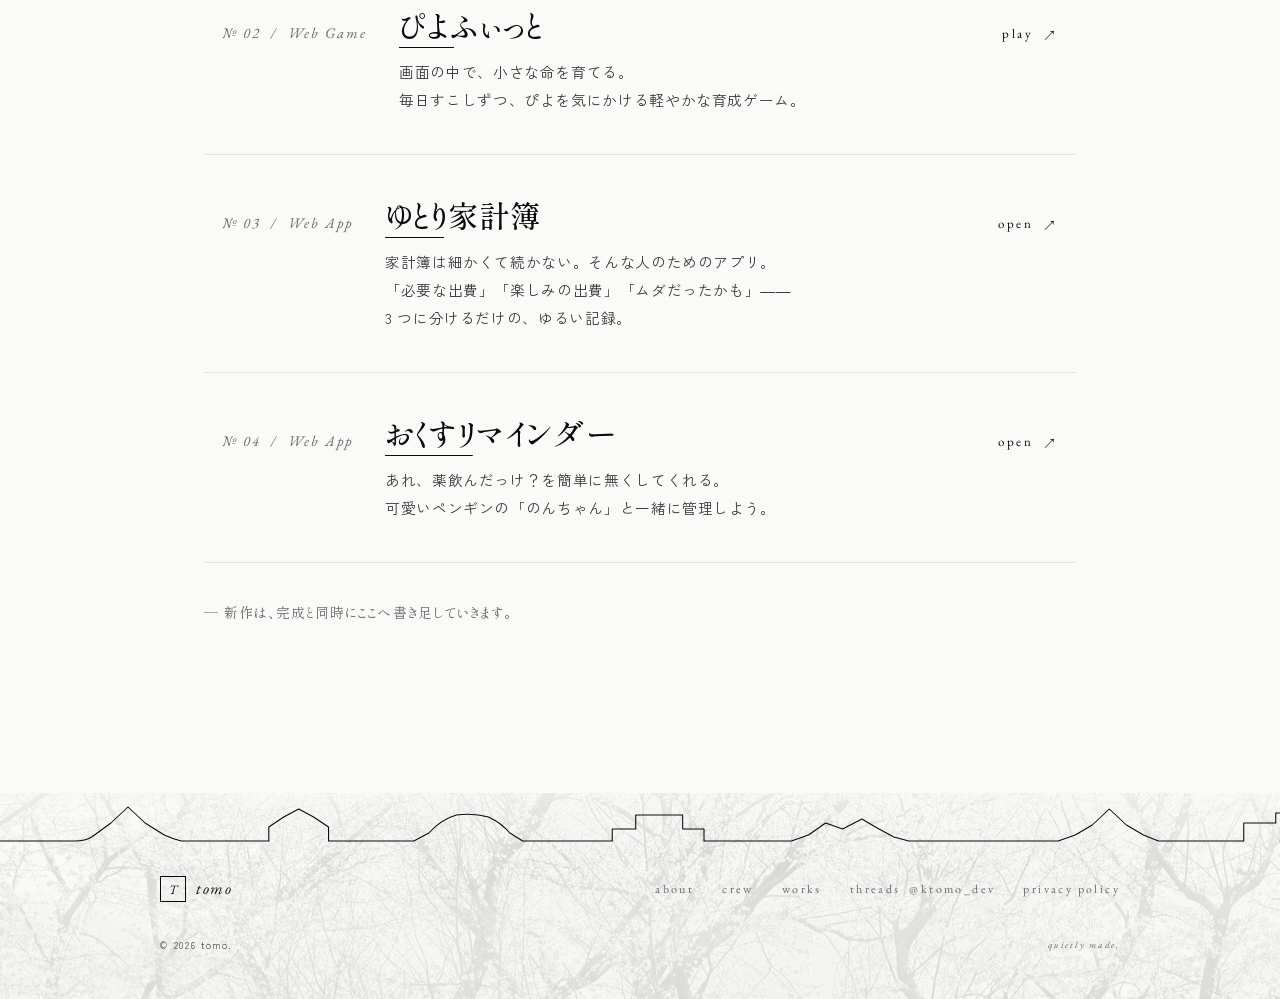
==== commit 8c5b008e: "works に Google Play 導線を追加し、サイト全体の質感を調整 - works トップに Play Store へのリンクバナーを追加 - カードの角丸を 22px → 10px に整え" ====
--- a/index.html
+++ b/index.html
@@ -256,6 +256,15 @@
     <span class="section-sub">制作中のもの</span>
   </div>
 
+  <a class="works-store" href="https://play.google.com/store/apps/dev?id=4981500069697226170" target="_blank" rel="noopener">
+    <span class="works-store-tag">Google Play</span>
+    <span class="works-store-label">公開中のアプリはこちら</span>
+    <span class="works-store-cta">
+      <span class="works-store-cta-text">visit store</span>
+      <span class="arrow" aria-hidden="true">↗</span>
+    </span>
+  </a>
+
   <ul class="work-list" role="list">
 
     <li class="work-item">
--- a/styles/main.css
+++ b/styles/main.css
@@ -153,12 +153,6 @@
 
 @media (min-width: 1100px) {
   .site-bg__rule { display: block; }
-}
-
-/* reduced motion: hold blobs and mark still, keep layers visible */
-@media (prefers-reduced-motion: reduce) {
-  .site-bg__blob,
-  .site-bg__mark { animation: none !important; }
 }
 
 /* ─────────────── reset ─────────────── */
@@ -617,10 +611,6 @@
   from { transform: translate3d(0, 0, 0); }
   to   { transform: translate3d(-50%, 0, 0); }
 }
-@media (prefers-reduced-motion: reduce) {
-  .marquee-track { animation-duration: 120s; }
-}
-
 /* ─────────────── section scaffolding ─────────────── */
 section.about,
 section.crew,
@@ -758,8 +748,8 @@
   margin: 10px 0 0;
   padding: clamp(24px, 3.6vw, 34px) clamp(22px, 3.2vw, 32px);
   border: 1px solid var(--line);
-  border-radius: 22px;
-  background: rgba(255, 255, 255, 0.55);
+  border-radius: 10px;
+  background: rgba(255, 255, 255, 0.42);
   backdrop-filter: blur(6px);
   -webkit-backdrop-filter: blur(6px);
 }
@@ -850,8 +840,8 @@
   align-items: center;
   padding: clamp(26px, 3.6vw, 40px) clamp(22px, 3.2vw, 36px);
   border: 1px solid var(--line);
-  border-radius: 22px;
-  background: rgba(255, 255, 255, 0.55);
+  border-radius: 10px;
+  background: rgba(255, 255, 255, 0.42);
   backdrop-filter: blur(6px);
   -webkit-backdrop-filter: blur(6px);
 }
@@ -1029,6 +1019,83 @@
 .crew-card.is-visible .crew-role { opacity: 1; transform: translateY(0); }
 
 /* ─────────────── works ─────────────── */
+.works-store {
+  display: grid;
+  grid-template-columns: auto 1fr auto;
+  align-items: center;
+  gap: clamp(14px, 3vw, 28px);
+  padding: 18px 4px 20px;
+  margin: 0 0 clamp(28px, 5vh, 48px);
+  border-top: 1px solid var(--line);
+  border-bottom: 1px solid var(--line);
+  color: var(--ink);
+  text-decoration: none;
+  position: relative;
+}
+.works-store::before {
+  content: "";
+  position: absolute;
+  left: 0; right: 100%;
+  bottom: -1px;
+  height: 1px;
+  background: var(--ink);
+  transition: right 0.6s var(--ease-out);
+}
+.works-store:hover::before { right: 0; }
+.works-store-tag {
+  font-family: var(--font-latin);
+  font-style: italic;
+  font-size: clamp(0.95rem, 2vw, 1.15rem);
+  letter-spacing: 0.06em;
+  color: var(--ink);
+  line-height: 1;
+}
+.works-store-label {
+  font-family: var(--font-display);
+  font-size: clamp(0.88rem, 2vw, 0.98rem);
+  color: var(--fg-mid);
+  letter-spacing: 0.14em;
+  line-height: 1.4;
+}
+.works-store-cta {
+  display: inline-flex;
+  align-items: center;
+  gap: 10px;
+  font-family: var(--font-latin);
+  font-size: 12px;
+  letter-spacing: 0.22em;
+  text-transform: lowercase;
+  color: var(--ink);
+  white-space: nowrap;
+}
+.works-store-cta .arrow { display: inline-block; }
+.works-store:hover .arrow {
+  animation: arrow-bounce 0.7s var(--ease-out) forwards;
+}
+@media (max-width: 640px) {
+  .works-store {
+    grid-template-columns: auto 1fr auto;
+    grid-template-rows: auto auto;
+    row-gap: 4px;
+    column-gap: 12px;
+    padding: 16px 4px 18px;
+  }
+  .works-store-tag { grid-row: 1; grid-column: 1; }
+  .works-store-cta {
+    grid-row: 1;
+    grid-column: 3;
+    align-self: center;
+    font-size: 11px;
+  }
+  .works-store-label {
+    grid-row: 2;
+    grid-column: 1 / -1;
+    font-size: 0.86rem;
+    letter-spacing: 0.12em;
+  }
+  .works-store-cta-text { display: none; }
+}
+
 .work-list {
   border-top: 1px solid var(--line);
 }
@@ -1357,9 +1424,15 @@
 }
 .doc-back:hover { color: var(--ink); }
 
-/* ─────────────── tiny phones ─────────────── */
-@media (max-width: 380px) {
-  .site-nav { gap: 12px; font-size: 11px; }
+/* ─────────────── narrow phones ─────────────── */
+@media (max-width: 420px) {
+  .site-nav { gap: 14px; font-size: 11.5px; letter-spacing: 0.16em; }
+  .hero-meta { font-size: 11px; letter-spacing: 0.2em; }
+  .hero-meta li { padding: 0 10px; }
+}
+@media (max-width: 360px) {
+  .site-nav { gap: 11px; font-size: 11px; letter-spacing: 0.14em; }
   .brand-name { font-size: 15px; }
-  .hero-meta li { padding: 0 10px; }
-}
+  .hero-meta { font-size: 10.5px; letter-spacing: 0.16em; }
+  .hero-meta li { padding: 0 8px; }
+}
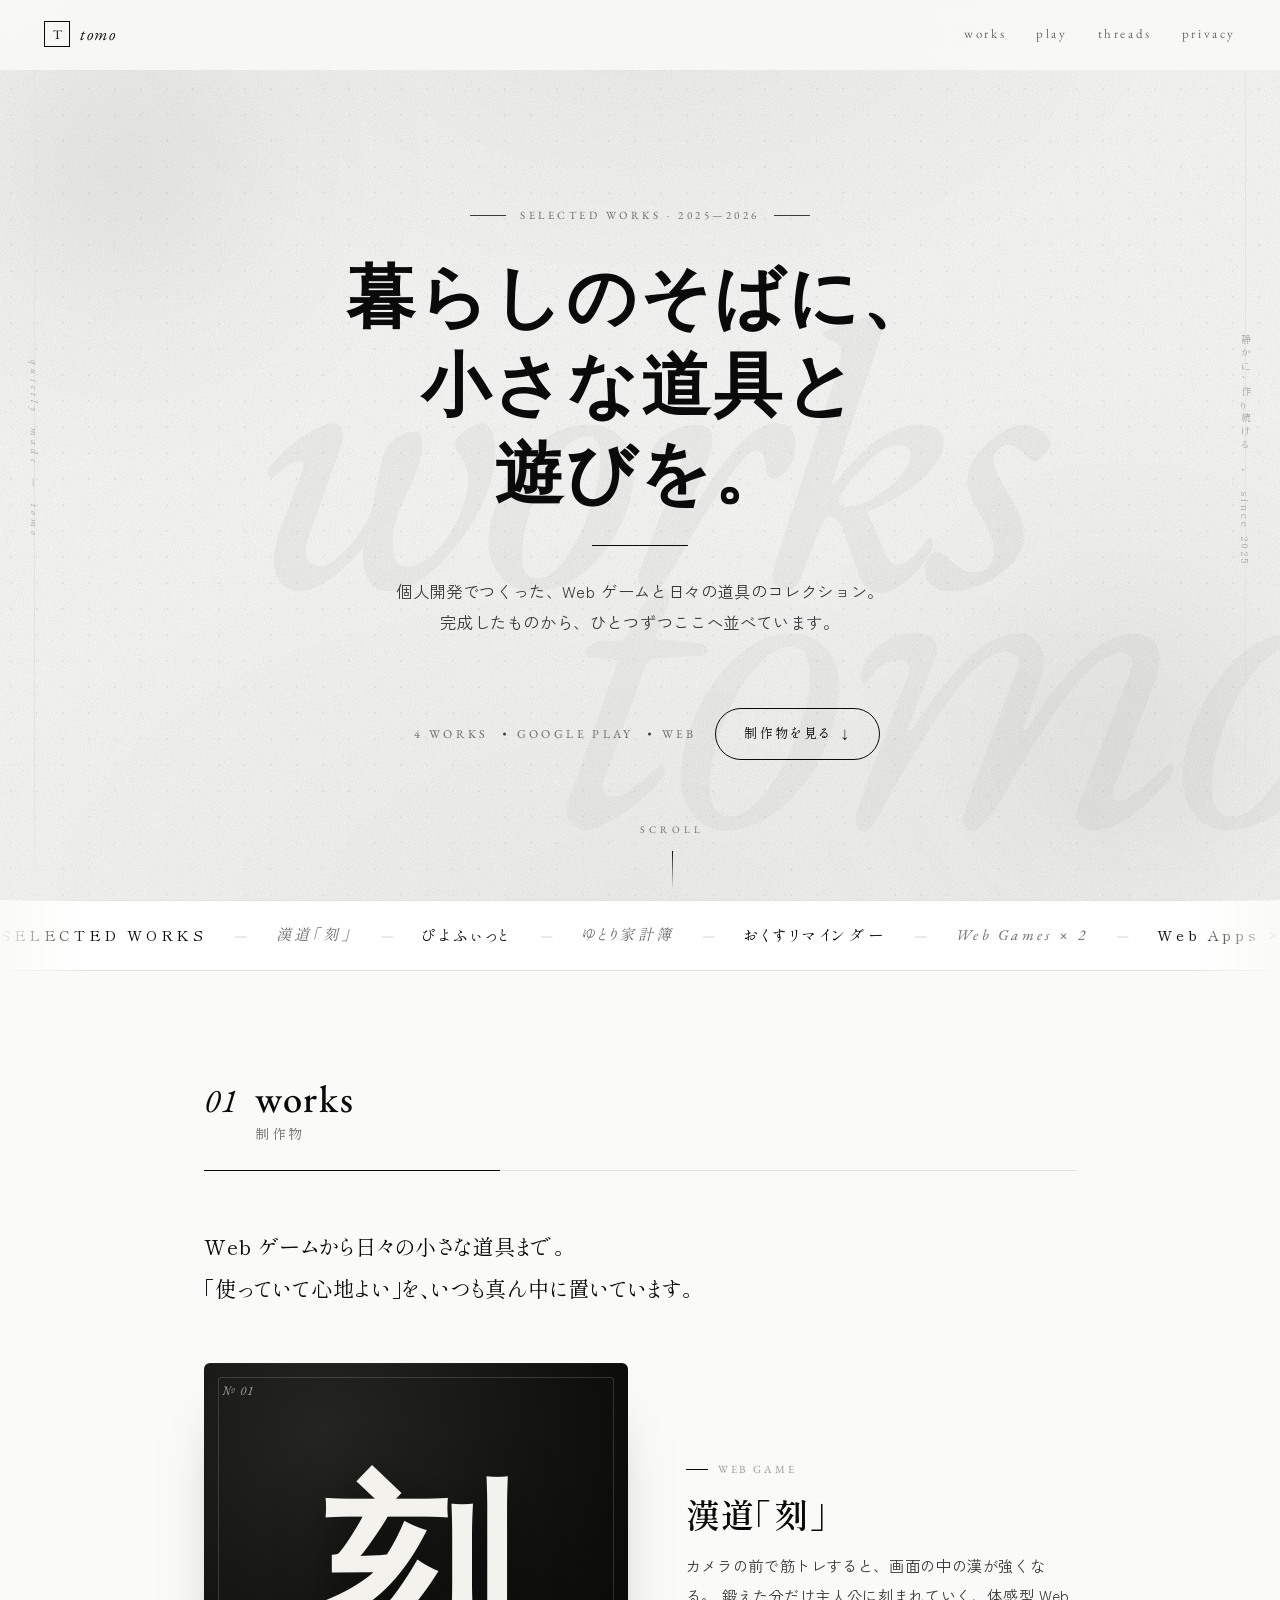
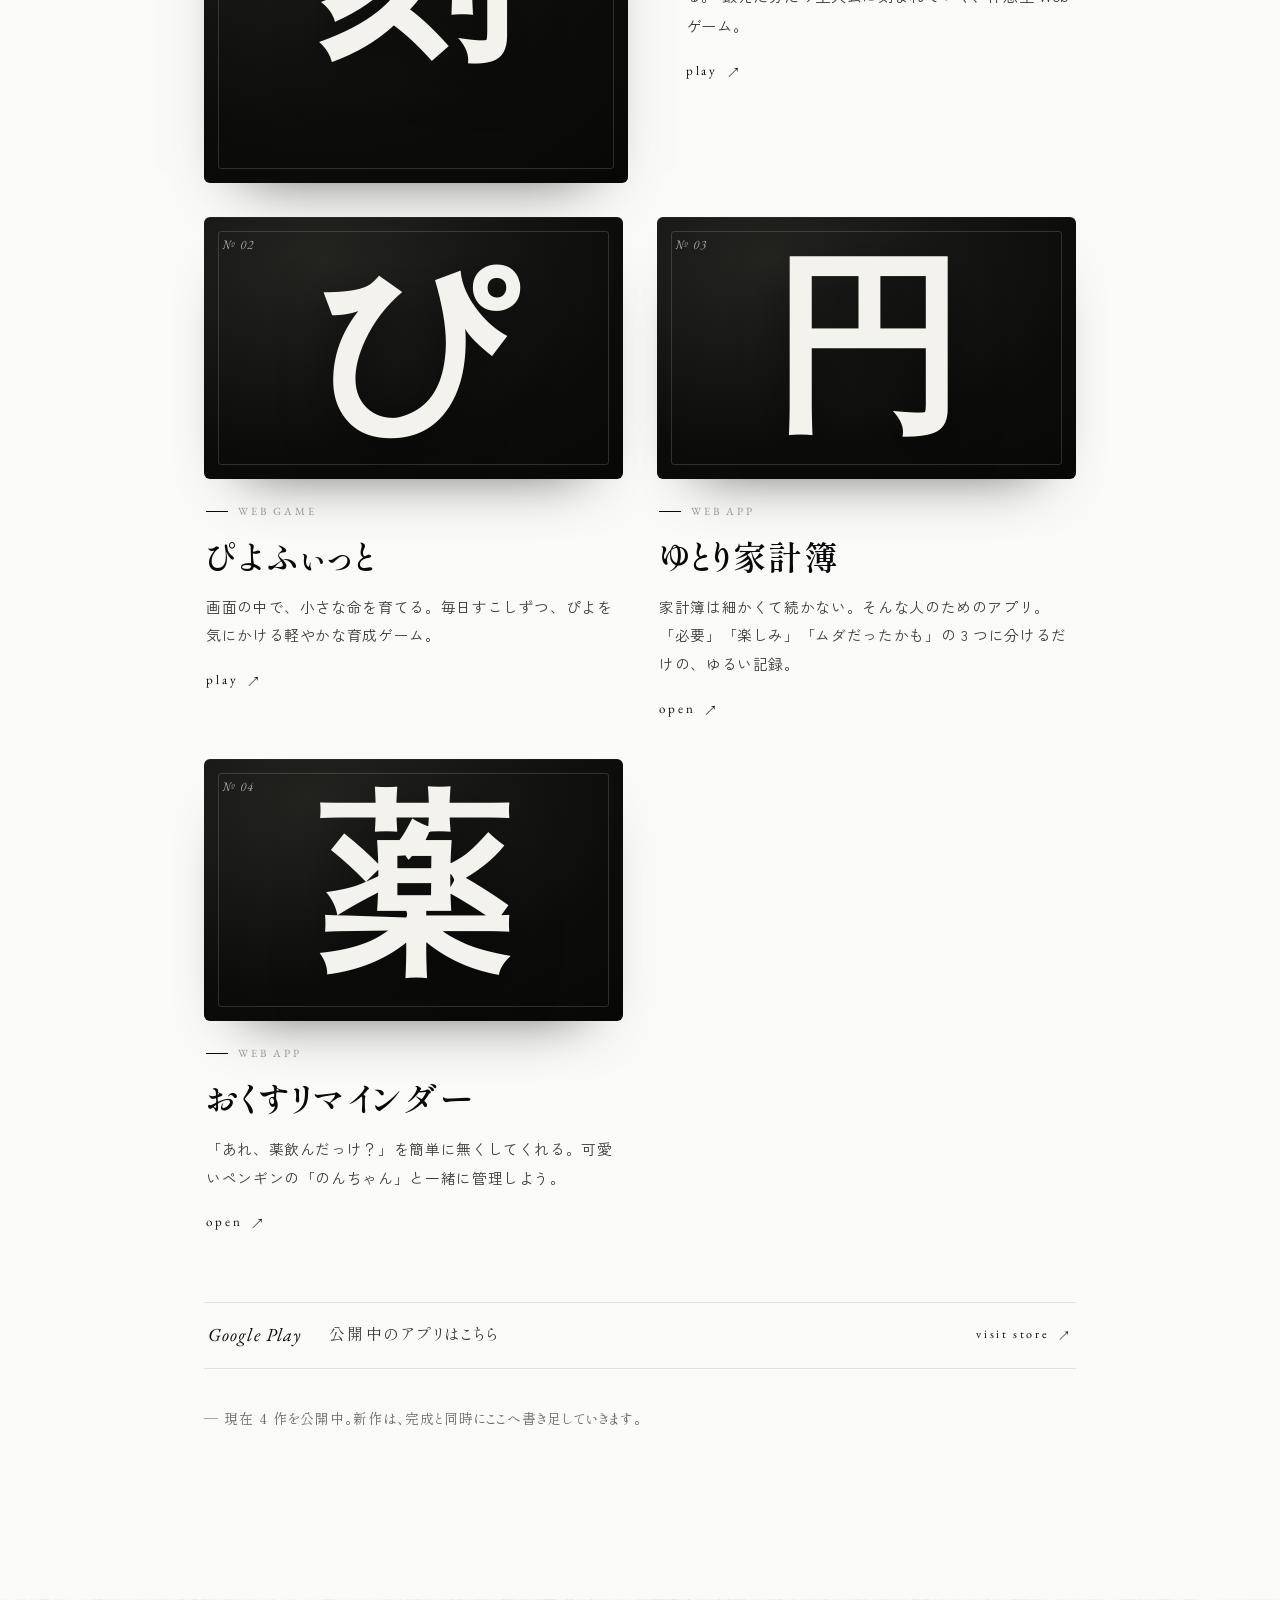
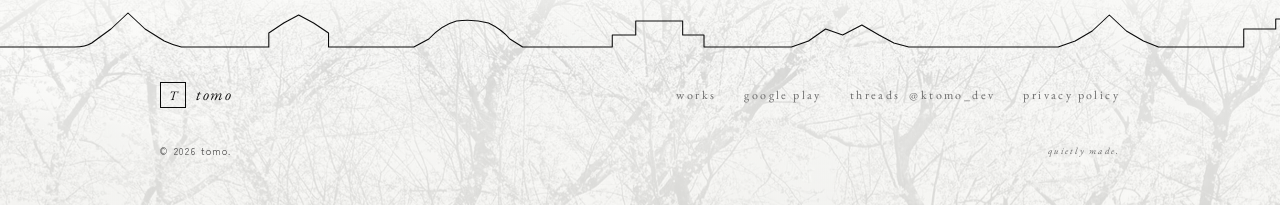
==== commit 76aaf7e9: "サイトを「制作物ショーケース」へ全面リニューアル 自己紹介(about)とシュガーマン(crew)を削除し、works を主役に再設計。 ヒーローを作品コレクション基調に作り直し、各作品を漆黒プレート" ====
--- a/index.html
+++ b/index.html
@@ -6,26 +6,26 @@
 <meta name="theme-color" content="#ffffff" />
 <meta name="color-scheme" content="light" />
 
-<title>とも ― 個人開発者 / Apps on Google Play</title>
+<title>とも ― 制作物 / Works &middot; Apps on Google Play</title>
 <meta name="description"
-  content="個人開発者とものプロフィールと、制作中アプリの一覧。Web ゲーム、業務ツール、ホームページ制作。" />
+  content="個人開発者ともの制作物コレクション。Web ゲームと日々の道具を一覧で。漢道「刻」・ぴよふぃっと・ゆとり家計簿・おくすリマインダー。" />
 <link rel="canonical" href="https://tmk4men.github.io/tomo-site/" />
 
 <meta property="og:type" content="website" />
 <meta property="og:site_name" content="とも / Tomo" />
-<meta property="og:title" content="とも ― 個人開発者 / Apps on Google Play" />
+<meta property="og:title" content="とも ― 制作物 / Works &amp; Apps" />
 <meta property="og:description"
-  content="静かに、作り続ける。個人開発者とものささやかなアプリ棚。" />
+  content="個人開発でつくった、Web ゲームと日々の道具のコレクション。" />
 <meta property="og:url" content="https://tmk4men.github.io/tomo-site/" />
 <meta property="og:image" content="https://tmk4men.github.io/tomo-site/assets/og.jpg" />
 <meta property="og:image:width" content="1200" />
 <meta property="og:image:height" content="630" />
-<meta property="og:image:alt" content="個人開発者とも ― 静かに、作り続ける。" />
+<meta property="og:image:alt" content="とも ― 制作物コレクション。" />
 <meta property="og:locale" content="ja_JP" />
 
 <meta name="twitter:card" content="summary_large_image" />
-<meta name="twitter:title" content="とも ― 個人開発者 / Apps on Google Play" />
-<meta name="twitter:description" content="静かに、作り続ける。個人開発者とものささやかなアプリ棚。" />
+<meta name="twitter:title" content="とも ― 制作物 / Works &amp; Apps" />
+<meta name="twitter:description" content="個人開発でつくった、Web ゲームと日々の道具のコレクション。" />
 <meta name="twitter:image" content="https://tmk4men.github.io/tomo-site/assets/og.jpg" />
 
 <link rel="icon" type="image/png" sizes="32x32" href="assets/favicon-32.png" />
@@ -37,18 +37,81 @@
 <link href="https://fonts.googleapis.com/css2?family=Shippori+Mincho+B1:wght@400;500;600;800&family=Zen+Kaku+Gothic+New:wght@300;400;500;700&family=EB+Garamond:ital,wght@0,400;0,500;1,400&family=Yomogi&display=swap"
   rel="stylesheet" />
 
-<link rel="stylesheet" href="styles/main.css?v=15" />
+<!-- Mark JS as available before first paint so reveal-on-scroll elements
+     start hidden ONLY when JS can later reveal them (no-JS = always visible). -->
+<script>document.documentElement.classList.add("js");</script>
+<link rel="stylesheet" href="styles/main.css?v=16" />
 
 <script type="application/ld+json">
 {
   "@context": "https://schema.org",
-  "@type": "Person",
-  "name": "とも",
-  "alternateName": "Tomo",
-  "url": "https://tmk4men.github.io/tomo-site/",
-  "image": "https://tmk4men.github.io/tomo-site/assets/avatar.webp",
-  "jobTitle": "個人アプリ開発者",
-  "description": "Web ゲーム・業務ツール・HP 制作を中心に活動する個人開発者。"
+  "@graph": [
+    {
+      "@type": "Person",
+      "@id": "https://tmk4men.github.io/tomo-site/#tomo",
+      "name": "とも",
+      "alternateName": "Tomo",
+      "url": "https://tmk4men.github.io/tomo-site/",
+      "jobTitle": "個人アプリ開発者",
+      "description": "Web ゲームと日々の道具を中心につくる個人開発者。"
+    },
+    {
+      "@type": "ItemList",
+      "name": "とも ― 制作物",
+      "itemListOrder": "https://schema.org/ItemListOrderAscending",
+      "numberOfItems": 4,
+      "itemListElement": [
+        {
+          "@type": "ListItem",
+          "position": 1,
+          "item": {
+            "@type": "SoftwareApplication",
+            "name": "漢道「刻」",
+            "applicationCategory": "GameApplication",
+            "operatingSystem": "Web",
+            "url": "https://haisui-no-ken.vercel.app/",
+            "author": { "@id": "https://tmk4men.github.io/tomo-site/#tomo" }
+          }
+        },
+        {
+          "@type": "ListItem",
+          "position": 2,
+          "item": {
+            "@type": "SoftwareApplication",
+            "name": "ぴよふぃっと",
+            "applicationCategory": "GameApplication",
+            "operatingSystem": "Web",
+            "url": "https://tamagolife.vercel.app/",
+            "author": { "@id": "https://tmk4men.github.io/tomo-site/#tomo" }
+          }
+        },
+        {
+          "@type": "ListItem",
+          "position": 3,
+          "item": {
+            "@type": "SoftwareApplication",
+            "name": "ゆとり家計簿",
+            "applicationCategory": "FinanceApplication",
+            "operatingSystem": "Web",
+            "url": "https://tmk4men.github.io/yurutto-kakeibo/",
+            "author": { "@id": "https://tmk4men.github.io/tomo-site/#tomo" }
+          }
+        },
+        {
+          "@type": "ListItem",
+          "position": 4,
+          "item": {
+            "@type": "SoftwareApplication",
+            "name": "おくすリマインダー",
+            "applicationCategory": "HealthApplication",
+            "operatingSystem": "Web",
+            "url": "https://okusu-reminder.vercel.app/",
+            "author": { "@id": "https://tmk4men.github.io/tomo-site/#tomo" }
+          }
+        }
+      ]
+    }
+  ]
 }
 </script>
 </head>
@@ -84,9 +147,8 @@
     <span class="brand-name">tomo</span>
   </a>
   <nav class="site-nav" aria-label="主要ナビゲーション">
-    <a href="#about">about</a>
-    <a href="#crew">crew</a>
     <a href="#works">works</a>
+    <a href="https://play.google.com/store/apps/dev?id=4981500069697226170" target="_blank" rel="noopener">play</a>
     <a href="https://www.threads.net/@ktomo_dev" target="_blank" rel="noopener">threads</a>
     <a href="privacy.html">privacy</a>
   </nav>
@@ -96,35 +158,38 @@
 
 <!-- ───────────── HERO ───────────── -->
 <section class="hero" aria-labelledby="hero-title">
+  <span class="hero-figure" aria-hidden="true">works</span>
   <div class="hero-inner">
-    <figure class="avatar" aria-hidden="false">
-      <img src="assets/avatar.webp" alt="とものプロフィール写真" width="400" height="400" loading="eager" />
-      <span class="avatar-ring" aria-hidden="true"></span>
-    </figure>
-
     <p class="eyebrow">
       <span class="eyebrow-rule"></span>
-      <span>TOMO &nbsp;&middot;&nbsp; Individual developer</span>
+      <span>Selected works &middot; 2025—2026</span>
       <span class="eyebrow-rule"></span>
     </p>
 
-    <h1 id="hero-title" class="hero-title" aria-label="静かに、作り続ける。">
-      <span class="l l1"><span class="c">静</span><span class="c">か</span><span class="c">に</span><span class="c">、</span></span><span class="l l2"><span class="c">作</span><span class="c">り</span><span class="c">続</span><span class="c">け</span><span class="c">る</span><span class="c">。</span></span>
+    <h1 id="hero-title" class="hero-title">
+      <span class="hero-title-line">暮らしのそばに、</span>
+      <span class="hero-title-line">小さな道具と</span>
+      <span class="hero-title-line">遊びを。</span>
     </h1>
 
     <p class="hero-lead">
-      個人開発者ともの、<br class="sp-only" />ささやかなアプリ棚です。<br />
-      Web ゲームから業務ツールまで、<br class="sp-only" />静かに、ひとつずつ。
+      個人開発でつくった、<br class="sp-only" />Web ゲームと日々の道具のコレクション。<br />
+      完成したものから、<br class="sp-only" />ひとつずつここへ並べています。
     </p>
 
     <ul class="hero-meta" aria-label="メタ情報">
-      <li>since 2025</li>
-      <li>based in Japan</li>
-      <li>Dec 16</li>
+      <li>4 works</li>
+      <li>Google Play</li>
+      <li>Web</li>
     </ul>
-  </div>
-
-  <a class="hero-scroll" href="#about" aria-label="自己紹介へスクロール">
+
+    <a class="hero-cta" href="#works">
+      <span>制作物を見る</span>
+      <span class="hero-cta-arrow" aria-hidden="true">↓</span>
+    </a>
+  </div>
+
+  <a class="hero-scroll" href="#works" aria-label="制作物へスクロール">
     <span class="hero-scroll-label">scroll</span>
     <span class="hero-scroll-line" aria-hidden="true"></span>
   </a>
@@ -134,129 +199,119 @@
 <div class="marquee" aria-hidden="true">
   <div class="marquee-track">
     <div class="marquee-group">
-      <span class="m-item">TOMO</span><span class="m-sep">—</span>
-      <span class="m-item">静かに、作り続ける</span><span class="m-sep">—</span>
-      <span class="m-item">Individual Developer</span><span class="m-sep">—</span>
+      <span class="m-item">SELECTED WORKS</span><span class="m-sep">—</span>
+      <span class="m-item">漢道「刻」</span><span class="m-sep">—</span>
+      <span class="m-item">ぴよふぃっと</span><span class="m-sep">—</span>
+      <span class="m-item">ゆとり家計簿</span><span class="m-sep">—</span>
+      <span class="m-item">おくすリマインダー</span><span class="m-sep">—</span>
       <span class="m-item">Web Games ×&nbsp;2</span><span class="m-sep">—</span>
-      <span class="m-item">ゆとり家計簿</span><span class="m-sep">—</span>
-      <span class="m-item">企業向けツール</span><span class="m-sep">—</span>
-      <span class="m-item">HP 制作</span><span class="m-sep">—</span>
-      <span class="m-item">Based in Japan</span><span class="m-sep">—</span>
-      <span class="m-item">Dec&nbsp;16</span><span class="m-sep">—</span>
+      <span class="m-item">Web Apps ×&nbsp;2</span><span class="m-sep">—</span>
+      <span class="m-item">Available on Google Play</span><span class="m-sep">—</span>
     </div>
     <div class="marquee-group" aria-hidden="true">
-      <span class="m-item">TOMO</span><span class="m-sep">—</span>
-      <span class="m-item">静かに、作り続ける</span><span class="m-sep">—</span>
-      <span class="m-item">Individual Developer</span><span class="m-sep">—</span>
+      <span class="m-item">SELECTED WORKS</span><span class="m-sep">—</span>
+      <span class="m-item">漢道「刻」</span><span class="m-sep">—</span>
+      <span class="m-item">ぴよふぃっと</span><span class="m-sep">—</span>
+      <span class="m-item">ゆとり家計簿</span><span class="m-sep">—</span>
+      <span class="m-item">おくすリマインダー</span><span class="m-sep">—</span>
       <span class="m-item">Web Games ×&nbsp;2</span><span class="m-sep">—</span>
-      <span class="m-item">ゆとり家計簿</span><span class="m-sep">—</span>
-      <span class="m-item">企業向けツール</span><span class="m-sep">—</span>
-      <span class="m-item">HP 制作</span><span class="m-sep">—</span>
-      <span class="m-item">Based in Japan</span><span class="m-sep">—</span>
-      <span class="m-item">Dec&nbsp;16</span><span class="m-sep">—</span>
+      <span class="m-item">Web Apps ×&nbsp;2</span><span class="m-sep">—</span>
+      <span class="m-item">Available on Google Play</span><span class="m-sep">—</span>
     </div>
   </div>
 </div>
-
-<!-- ───────────── ABOUT ───────────── -->
-<section class="about" id="about" aria-labelledby="about-title">
-  <div class="section-head section-head--truck">
-    <span class="section-num">01</span>
-    <h2 class="section-title" id="about-title">about</h2>
-    <span class="section-sub">自己紹介</span>
-    <svg class="about-truck" viewBox="0 0 46 18" aria-hidden="true">
-      <g fill="none" stroke="currentColor" stroke-width="1" stroke-linecap="round" stroke-linejoin="round">
-        <path d="M1 13 L1 5 L23 5 L23 13" />
-        <path d="M23 8 L30 8 L34 11 L34 13 L23 13" />
-        <path d="M23 13 L34 13" />
-        <path d="M5 5 L5 13 M9 5 L9 13 M13 5 L13 13 M17 5 L17 13" opacity="0.55" />
-      </g>
-      <circle class="truck-wheel" cx="7"  cy="14" r="2.2" fill="currentColor" />
-      <circle class="truck-wheel" cx="30" cy="14" r="2.2" fill="currentColor" />
-    </svg>
-  </div>
-
-  <div class="about-body">
-    <p class="about-lead">
-      はじめまして、<span class="nobr">とも</span>と申します。<br />
-      企業向けの小さな道具や<br class="sp-only" />ホームページを作りながら、<br />
-      いまは一般向けのアプリ開発にも、<br class="sp-only" />せっせと挑戦しています。
-    </p>
-    <p class="about-text">
-      派手さよりも、毎日のそばで、<br class="pc-only" />
-      何度でも開きたくなる手触りを大切に。<br />
-      作るものは Web ゲームだったり、<br class="pc-only" />
-      仕事を助ける小さなツールだったりと様々ですが、<br />
-      「使っていて心地よい」――そこだけは、<br class="sp-only" />いつも譲らずに。
-    </p>
-    <dl class="about-grid">
-      <div>
-        <dt>Handle</dt>
-        <dd>とも / Tomo</dd>
-      </div>
-      <div>
-        <dt>Birth</dt>
-        <dd>12 / 16</dd>
-      </div>
-      <div>
-        <dt>Role</dt>
-        <dd>個人開発・ツール／HP 制作</dd>
-      </div>
-      <div>
-        <dt>Now</dt>
-        <dd>Web Games ×&nbsp;2 / Web App ×&nbsp;1</dd>
-      </div>
-      <div>
-        <dt>Platform</dt>
-        <dd>Google Play / Web</dd>
-      </div>
-      <div>
-        <dt>Location</dt>
-        <dd>Japan</dd>
-      </div>
-    </dl>
-  </div>
-</section>
-
-<!-- ───────────── CREW ───────────── -->
-<section class="crew" id="crew" aria-labelledby="crew-title">
-  <div class="section-head">
-    <span class="section-num">02</span>
-    <h2 class="section-title" id="crew-title">crew</h2>
-    <span class="section-sub">アイデアマン</span>
-  </div>
-
-  <figure class="crew-card">
-    <div class="crew-photo">
-      <img src="assets/sugar.jpg" alt="シュガーマンの写真" width="320" height="320" loading="lazy" />
-      <span class="crew-photo-ring" aria-hidden="true"></span>
-      <span class="crew-photo-ring crew-photo-ring--dashed" aria-hidden="true"></span>
-    </div>
-    <figcaption class="crew-body">
-      <p class="crew-role"><span class="crew-role-rule"></span>Idea&nbsp;Man</p>
-      <h3 class="crew-name">
-        <span class="crew-name-jp" aria-label="シュガーマン"
-          ><span class="c">シ</span><span class="c">ュ</span><span class="c">ガ</span><span class="c">ー</span><span class="c">マ</span><span class="c">ン</span></span>
-        <span class="crew-name-en">Sugarman</span>
-      </h3>
-      <p class="crew-text">
-        裏側でひっそりとアイデアを<br class="sp-only" />練ってくれる相棒。<br />
-        「こんなのあったら面白くない？」――<br class="sp-only" />
-        その一言が、いつも作るきっかけ。
-      </p>
-    </figcaption>
-  </figure>
-</section>
 
 <!-- ───────────── WORKS ───────────── -->
 <section class="works" id="works" aria-labelledby="works-title">
   <div class="section-head">
-    <span class="section-num">03</span>
+    <span class="section-num">01</span>
     <h2 class="section-title" id="works-title">works</h2>
-    <span class="section-sub">制作中のもの</span>
-  </div>
-
-  <a class="works-store" href="https://play.google.com/store/apps/dev?id=4981500069697226170" target="_blank" rel="noopener">
+    <span class="section-sub">制作物</span>
+  </div>
+
+  <p class="works-intro">
+    Web ゲームから日々の小さな道具まで。<br />
+    「使っていて心地よい」を、<br class="sp-only" />いつも真ん中に置いています。
+  </p>
+
+  <div class="works-gallery">
+
+    <article class="work-card work-card--feature">
+      <a class="work-card__link" href="https://haisui-no-ken.vercel.app/" target="_blank" rel="noopener" aria-label="漢道「刻」（Web Game）を新しいタブで開く">
+        <span class="work-card__cover">
+          <span class="work-card__glyph" aria-hidden="true">刻</span>
+          <span class="work-card__no">№ 01</span>
+          <span class="work-card__view">view ↗</span>
+        </span>
+        <span class="work-card__body">
+          <span class="work-card__tag">Web Game</span>
+          <span class="work-card__name">漢道「刻」</span>
+          <span class="work-card__desc">
+            カメラの前で筋トレすると、画面の中の漢が強くなる。
+            鍛えた分だけ主人公に刻まれていく、体感型 Web ゲーム。
+          </span>
+          <span class="work-card__cta"><span>Play</span><span class="arrow" aria-hidden="true">↗</span></span>
+        </span>
+      </a>
+    </article>
+
+    <article class="work-card">
+      <a class="work-card__link" href="https://tamagolife.vercel.app/?s=1776385224" target="_blank" rel="noopener" aria-label="ぴよふぃっと（Web Game）を新しいタブで開く">
+        <span class="work-card__cover">
+          <span class="work-card__glyph" aria-hidden="true">ぴ</span>
+          <span class="work-card__no">№ 02</span>
+          <span class="work-card__view">view ↗</span>
+        </span>
+        <span class="work-card__body">
+          <span class="work-card__tag">Web Game</span>
+          <span class="work-card__name">ぴよふぃっと</span>
+          <span class="work-card__desc">
+            画面の中で、小さな命を育てる。毎日すこしずつ、ぴよを気にかける軽やかな育成ゲーム。
+          </span>
+          <span class="work-card__cta"><span>Play</span><span class="arrow" aria-hidden="true">↗</span></span>
+        </span>
+      </a>
+    </article>
+
+    <article class="work-card">
+      <a class="work-card__link" href="https://tmk4men.github.io/yurutto-kakeibo/" target="_blank" rel="noopener" aria-label="ゆとり家計簿（Web App）を新しいタブで開く">
+        <span class="work-card__cover">
+          <span class="work-card__glyph" aria-hidden="true">円</span>
+          <span class="work-card__no">№ 03</span>
+          <span class="work-card__view">view ↗</span>
+        </span>
+        <span class="work-card__body">
+          <span class="work-card__tag">Web App</span>
+          <span class="work-card__name">ゆとり家計簿</span>
+          <span class="work-card__desc">
+            家計簿は細かくて続かない。そんな人のためのアプリ。「必要」「楽しみ」「ムダだったかも」の 3 つに分けるだけの、ゆるい記録。
+          </span>
+          <span class="work-card__cta"><span>Open</span><span class="arrow" aria-hidden="true">↗</span></span>
+        </span>
+      </a>
+    </article>
+
+    <article class="work-card">
+      <a class="work-card__link" href="https://okusu-reminder.vercel.app/" target="_blank" rel="noopener" aria-label="おくすリマインダー（Web App）を新しいタブで開く">
+        <span class="work-card__cover">
+          <span class="work-card__glyph" aria-hidden="true">薬</span>
+          <span class="work-card__no">№ 04</span>
+          <span class="work-card__view">view ↗</span>
+        </span>
+        <span class="work-card__body">
+          <span class="work-card__tag">Web App</span>
+          <span class="work-card__name">おくすリマインダー</span>
+          <span class="work-card__desc">
+            「あれ、薬飲んだっけ？」を簡単に無くしてくれる。可愛いペンギンの「のんちゃん」と一緒に管理しよう。
+          </span>
+          <span class="work-card__cta"><span>Open</span><span class="arrow" aria-hidden="true">↗</span></span>
+        </span>
+      </a>
+    </article>
+
+  </div>
+
+  <a class="works-store" href="https://play.google.com/store/apps/dev?id=4981500069697226170" target="_blank" rel="noopener" aria-label="Google Play のとものアプリ一覧を新しいタブで開く">
     <span class="works-store-tag">Google Play</span>
     <span class="works-store-label">公開中のアプリはこちら</span>
     <span class="works-store-cta">
@@ -265,81 +320,8 @@
     </span>
   </a>
 
-  <ul class="work-list" role="list">
-
-    <li class="work-item">
-      <a class="work-link" href="https://haisui-no-ken.vercel.app/" target="_blank" rel="noopener">
-        <span class="work-index">№ 01 &nbsp;/&nbsp; Web Game</span>
-        <span class="work-main">
-          <span class="work-name">漢道「刻」</span>
-          <span class="work-desc">
-            カメラの前で筋トレすると、<br class="sp-only" />画面の中の漢が強くなる。<br />
-            鍛えた分だけ主人公に刻まれていく、<br class="sp-only" />体感型 Web ゲーム。
-          </span>
-        </span>
-        <span class="work-cta">
-          <span class="work-cta-label">Play</span>
-          <span class="arrow" aria-hidden="true">↗</span>
-        </span>
-      </a>
-    </li>
-
-    <li class="work-item">
-      <a class="work-link" href="https://tamagolife.vercel.app/?s=1776385224" target="_blank" rel="noopener">
-        <span class="work-index">№ 02 &nbsp;/&nbsp; Web Game</span>
-        <span class="work-main">
-          <span class="work-name">ぴよふぃっと</span>
-          <span class="work-desc">
-            画面の中で、小さな命を育てる。<br />
-            毎日すこしずつ、ぴよを気にかける軽やかな育成ゲーム。
-          </span>
-        </span>
-        <span class="work-cta">
-          <span class="work-cta-label">Play</span>
-          <span class="arrow" aria-hidden="true">↗</span>
-        </span>
-      </a>
-    </li>
-
-    <li class="work-item">
-      <a class="work-link" href="https://tmk4men.github.io/yurutto-kakeibo/" target="_blank" rel="noopener">
-        <span class="work-index">№ 03 &nbsp;/&nbsp; Web App</span>
-        <span class="work-main">
-          <span class="work-name">ゆとり家計簿</span>
-          <span class="work-desc">
-            家計簿は細かくて続かない。<br class="sp-only" />そんな人のためのアプリ。<br />
-            「必要な出費」「楽しみの出費」<br class="sp-only" />「ムダだったかも」――<br class="pc-only" />
-            3 つに分けるだけの、ゆるい記録。
-          </span>
-        </span>
-        <span class="work-cta">
-          <span class="work-cta-label">Open</span>
-          <span class="arrow" aria-hidden="true">↗</span>
-        </span>
-      </a>
-    </li>
-
-    <li class="work-item">
-      <a class="work-link" href="https://okusu-reminder.vercel.app/" target="_blank" rel="noopener">
-        <span class="work-index">№ 04 &nbsp;/&nbsp; Web App</span>
-        <span class="work-main">
-          <span class="work-name">おくすリマインダー</span>
-          <span class="work-desc">
-            あれ、薬飲んだっけ？<br class="sp-only" />を簡単に無くしてくれる。<br />
-            可愛いペンギンの「のんちゃん」と<br class="sp-only" />一緒に管理しよう。
-          </span>
-        </span>
-        <span class="work-cta">
-          <span class="work-cta-label">Open</span>
-          <span class="arrow" aria-hidden="true">↗</span>
-        </span>
-      </a>
-    </li>
-
-  </ul>
-
   <p class="works-note">
-    ―&nbsp;新作は、完成と同時にここへ書き足していきます。
+    ―&nbsp;現在 4 作を公開中。<br class="sp-only" />新作は、完成と同時にここへ書き足していきます。
   </p>
 </section>
 
@@ -356,9 +338,8 @@
       <span>tomo</span>
     </div>
     <nav class="footer-nav" aria-label="フッターナビゲーション">
-      <a href="#about">about</a>
-      <a href="#crew">crew</a>
       <a href="#works">works</a>
+      <a href="https://play.google.com/store/apps/dev?id=4981500069697226170" target="_blank" rel="noopener">google play</a>
       <a href="https://www.threads.net/@ktomo_dev" target="_blank" rel="noopener">threads &nbsp;@ktomo_dev</a>
       <a href="privacy.html">privacy policy</a>
     </nav>
@@ -369,6 +350,6 @@
   </div>
 </footer>
 
-<script src="scripts/main.js?v=14" defer></script>
+<script src="scripts/main.js?v=15" defer></script>
 </body>
 </html>
--- a/styles/main.css
+++ b/styles/main.css
@@ -191,6 +191,16 @@
 ul, ol, dl { margin: 0; padding: 0; list-style: none; }
 
 ::selection { background: var(--ink); color: var(--bg); }
+
+/* keyboard focus — visible ring without affecting mouse/touch users */
+:focus-visible {
+  outline: 2px solid var(--ink);
+  outline-offset: 3px;
+  border-radius: 2px;
+}
+.work-card__link:focus-visible {
+  outline-offset: 5px;
+}
 
 .sp-only { display: inline; }
 .pc-only { display: none; }
@@ -311,6 +321,7 @@
     var(--gutter)
     max(clamp(60px, 10vh, 100px), calc(env(safe-area-inset-bottom) + 28px));
   position: relative;
+  overflow: clip;
 }
 .hero::before {
   content: "";
@@ -327,54 +338,28 @@
   max-width: 720px;
   text-align: center;
   position: relative;
-}
-
-/* avatar */
-.avatar {
-  position: relative;
-  width: clamp(92px, 14vw, 120px);
-  height: clamp(92px, 14vw, 120px);
-  margin: 0 auto 32px;
-  border-radius: 50%;
-  overflow: visible;
-  opacity: 0;
-  transform: translateY(12px) scale(0.96);
-  animation: avatar-in 1.2s var(--ease-out) 0.15s forwards;
-}
-.avatar img {
-  width: 100%;
-  height: 100%;
-  border-radius: 50%;
-  object-fit: cover;
-  filter: grayscale(1) contrast(1.02);
-  animation: avatar-breath 7s ease-in-out infinite;
-}
-.avatar-ring {
-  position: absolute;
-  inset: -6px;
-  border: 1px solid var(--line);
-  border-radius: 50%;
-  animation: ring-rotate 30s linear infinite;
-}
-.avatar-ring::before {
-  content: "";
-  position: absolute;
-  top: -3px; left: 50%;
-  width: 6px; height: 6px;
-  background: var(--ink);
-  border-radius: 50%;
-  transform: translateX(-50%);
-}
-
-@keyframes avatar-in {
-  to { opacity: 1; transform: translateY(0) scale(1); }
-}
-@keyframes avatar-breath {
-  0%, 100% { transform: scale(1); }
-  50%      { transform: scale(1.015); }
-}
-@keyframes ring-rotate {
-  to { transform: rotate(360deg); }
+  z-index: 1;
+}
+
+/* oversized backdrop word behind the hero copy */
+.hero-figure {
+  position: absolute;
+  top: 50%;
+  left: 50%;
+  transform: translate(-50%, -50%);
+  z-index: 0;
+  font-family: var(--font-latin);
+  font-style: italic;
+  font-weight: 500;
+  font-size: clamp(9rem, 30vw, 26rem);
+  line-height: 1;
+  letter-spacing: -0.04em;
+  color: var(--ink);
+  opacity: 0.035;
+  white-space: nowrap;
+  user-select: none;
+  pointer-events: none;
+  animation: bg-mark-float 24s ease-in-out infinite alternate;
 }
 
 /* eyebrow */
@@ -398,64 +383,27 @@
   background: var(--fg-mid);
 }
 
-/* title — typewriter: chars pop in one by one, caret blinks at the end */
+/* title — editorial mincho, line-by-line rise */
 .hero-title {
-  font-family: "Yomogi", "Klee One", var(--font-display);
-  font-weight: 400;
-  font-size: clamp(2.4rem, 8.2vw, 4rem);
-  line-height: 1.45;
-  letter-spacing: 0.06em;
-  margin: 0 0 28px;
-  color: var(--ink);
-  position: relative;
-  padding-bottom: 22px;
-}
-.hero-title .l { display: block; }
-
-.hero-title .c {
-  display: inline-block;
+  font-family: var(--font-display);
+  font-weight: 800;
+  font-size: clamp(2.5rem, 8vw, 4.3rem);
+  line-height: 1.28;
+  letter-spacing: 0.045em;
+  margin: 0 0 30px;
+  color: var(--ink);
+  position: relative;
+  padding-bottom: 28px;
+}
+.hero-title-line {
+  display: block;
   opacity: 0;
-  transform: translateY(4px);
-  animation: type-char 0.18s ease-out both;
-}
-.hero-title .l1 .c:nth-of-type(1) { animation-delay: 0.45s; }
-.hero-title .l1 .c:nth-of-type(2) { animation-delay: 0.60s; }
-.hero-title .l1 .c:nth-of-type(3) { animation-delay: 0.75s; }
-.hero-title .l1 .c:nth-of-type(4) { animation-delay: 0.90s; }
-.hero-title .l2 .c:nth-of-type(1) { animation-delay: 1.20s; }
-.hero-title .l2 .c:nth-of-type(2) { animation-delay: 1.35s; }
-.hero-title .l2 .c:nth-of-type(3) { animation-delay: 1.50s; }
-.hero-title .l2 .c:nth-of-type(4) { animation-delay: 1.65s; }
-.hero-title .l2 .c:nth-of-type(5) { animation-delay: 1.80s; }
-.hero-title .l2 .c:nth-of-type(6) { animation-delay: 1.95s; }
-@keyframes type-char {
-  from { opacity: 0; transform: translateY(4px); }
-  to   { opacity: 1; transform: translateY(0); }
-}
-
-/* Final-state safety: if the keyframe somehow doesn't paint, the
-   .has-typed class (set by JS after typing finishes) forces visibility. */
-.hero-title.has-typed .c {
-  opacity: 1;
-  transform: none;
-}
-
-/* blinking caret at the end of the title, after the last char appears */
-.hero-title .l2::after {
-  content: "";
-  display: inline-block;
-  width: 2px;
-  height: 0.85em;
-  background: var(--ink);
-  vertical-align: -0.05em;
-  margin-left: 0.1em;
-  opacity: 0;
-  animation: caret-blink 0.95s linear 2.05s infinite;
-}
-@keyframes caret-blink {
-  0%, 49%   { opacity: 1; }
-  50%, 100% { opacity: 0; }
-}
+  transform: translateY(20px);
+  animation: fade-rise 1.1s var(--ease-out) forwards;
+}
+.hero-title-line:nth-child(1) { animation-delay: 0.30s; }
+.hero-title-line:nth-child(2) { animation-delay: 0.48s; }
+.hero-title-line:nth-child(3) { animation-delay: 0.66s; }
 
 /* animated underline under the title */
 .hero-title::after {
@@ -467,11 +415,46 @@
   height: 1px;
   background: var(--ink);
   transform: translateX(-50%);
-  animation: underline-grow 1.4s var(--ease-out) 3.2s forwards;
+  animation: underline-grow 1.4s var(--ease-out) 1.1s forwards;
 }
 @keyframes underline-grow {
-  to { width: min(84px, 22%); }
-}
+  to { width: min(96px, 24%); }
+}
+
+/* hero call-to-action pill */
+.hero-cta {
+  display: inline-flex;
+  align-items: center;
+  gap: 12px;
+  margin-top: 36px;
+  padding: 13px 28px;
+  border: 1px solid var(--ink);
+  border-radius: 999px;
+  font-family: var(--font-latin);
+  font-size: 13px;
+  letter-spacing: 0.18em;
+  color: var(--ink);
+  position: relative;
+  overflow: hidden;
+  isolation: isolate;
+  opacity: 0;
+  animation: fade-rise 1s var(--ease-out) 2.1s forwards;
+  transition: color 0.5s var(--ease-out);
+}
+.hero-cta > span { position: relative; z-index: 1; }
+.hero-cta::before {
+  content: "";
+  position: absolute;
+  inset: 0;
+  z-index: 0;
+  background: var(--ink);
+  transform: translateY(101%);
+  transition: transform 0.55s var(--ease-out);
+}
+.hero-cta:hover { color: var(--bg); }
+.hero-cta:hover::before { transform: translateY(0); }
+.hero-cta-arrow { transition: transform 0.5s var(--ease-out); }
+.hero-cta:hover .hero-cta-arrow { transform: translateY(3px); }
 
 .hero-lead {
   font-size: clamp(0.94rem, 1.6vw, 1.02rem);
@@ -612,8 +595,6 @@
   to   { transform: translate3d(-50%, 0, 0); }
 }
 /* ─────────────── section scaffolding ─────────────── */
-section.about,
-section.crew,
 section.works {
   max-width: var(--container);
   margin: 0 auto;
@@ -697,335 +678,241 @@
   transform: translateY(0);
 }
 
-/* ── driving truck on about heading ── */
-.about-truck {
-  position: absolute;
-  left: 0;
-  bottom: 3px;
-  width: 46px;
-  height: 18px;
-  color: var(--ink);
-  pointer-events: none;
-  animation: truck-drive 26s linear infinite;
-}
-.about-truck .truck-wheel {
-  transform-box: fill-box;
-  transform-origin: center;
-  animation: wheel-spin 1.1s linear infinite;
-}
-
-@keyframes truck-drive {
-  0%   { left: 0%;                             opacity: 0; }
-  4%   {                                       opacity: 1; }
-  96%  {                                       opacity: 1; }
-  100% { left: calc(100% - 46px);              opacity: 0.05; }
-}
-@keyframes wheel-spin {
-  to { transform: rotate(360deg); }
-}
-
-/* ─────────────── about ─────────────── */
-.about-body {
-  display: grid;
-  grid-template-columns: 1fr;
-  gap: clamp(22px, 3vw, 36px);
-}
-@media (min-width: 860px) {
-  .about-body {
-    grid-template-columns: 1.15fr 1fr;
-    gap: clamp(28px, 4vw, 52px);
-    align-items: start;
-  }
-}
-
-.about-lead {
-  position: relative;
+/* No-JS / JS-error safety net: elements that rely on a JS-added `.is-visible`
+   must never stay invisible if the script never runs. (`.reveal` is added by
+   JS itself, so it's already safe.) */
+html:not(.js) .work-card,
+html:not(.js) .section-num,
+html:not(.js) .section-title,
+html:not(.js) .section-sub {
+  opacity: 1;
+  transform: none;
+}
+
+/* ─────────────── works intro ─────────────── */
+.works-intro {
   font-family: var(--font-display);
-  font-size: clamp(1.1rem, 2.3vw, 1.35rem);
-  line-height: 1.95;
+  font-size: clamp(1.05rem, 2.1vw, 1.32rem);
+  line-height: 2;
   letter-spacing: 0.05em;
   color: var(--ink);
-  margin: 10px 0 0;
-  padding: clamp(24px, 3.6vw, 34px) clamp(22px, 3.2vw, 32px);
-  border: 1px solid var(--line);
-  border-radius: 10px;
-  background: rgba(255, 255, 255, 0.42);
-  backdrop-filter: blur(6px);
-  -webkit-backdrop-filter: blur(6px);
-}
-.about-lead::before {
-  content: "";
-  position: absolute;
-  top: -8px;
-  left: clamp(28px, 6vw, 52px);
-  width: 14px;
-  height: 14px;
-  background: rgba(255, 255, 255, 0.55);
-  border-top: 1px solid var(--line);
-  border-left: 1px solid var(--line);
-  transform: rotate(45deg);
-  border-top-left-radius: 3px;
-  backdrop-filter: blur(6px);
-  -webkit-backdrop-filter: blur(6px);
-}
-
-.about-text {
-  font-size: 0.95rem;
-  color: var(--fg-mid);
-  margin: 0;
-  line-height: 2;
-}
-
-.about-grid {
-  margin: 0;
+  max-width: 30em;
+  margin: 0 0 clamp(38px, 6vh, 64px);
+}
+
+/* ─────────────── works gallery ─────────────── */
+.works-gallery {
   display: grid;
   grid-template-columns: repeat(2, 1fr);
-  gap: 18px 28px;
-  grid-column: 1 / -1;
-  padding-top: 28px;
-  border-top: 1px solid var(--line-soft);
-  margin-top: 16px;
-}
-.about-grid > div {
+  gap: clamp(20px, 3vw, 34px);
+}
+@media (max-width: 680px) {
+  .works-gallery { grid-template-columns: 1fr; }
+}
+
+.work-card {
+  position: relative;
   opacity: 0;
-  transform: translateY(10px);
-  transition: opacity 0.8s var(--ease-out), transform 0.8s var(--ease-out);
-}
-.about-grid.is-visible > div {
-  opacity: 1;
-  transform: translateY(0);
-}
-.about-grid.is-visible > div:nth-child(1) { transition-delay: 0.10s; }
-.about-grid.is-visible > div:nth-child(2) { transition-delay: 0.18s; }
-.about-grid.is-visible > div:nth-child(3) { transition-delay: 0.26s; }
-.about-grid.is-visible > div:nth-child(4) { transition-delay: 0.34s; }
-.about-grid.is-visible > div:nth-child(5) { transition-delay: 0.42s; }
-.about-grid.is-visible > div:nth-child(6) { transition-delay: 0.50s; }
-
-.about-grid dt {
+  transform: translateY(24px);
+  transition: opacity 1s var(--ease-out), transform 1s var(--ease-out);
+}
+.work-card.is-visible { opacity: 1; transform: translateY(0); }
+.work-card--feature { grid-column: 1 / -1; }
+
+.work-card__link {
+  display: grid;
+  grid-template-rows: auto auto;
+  gap: clamp(16px, 2vw, 22px);
+  color: inherit;
+}
+@media (min-width: 681px) {
+  .work-card--feature .work-card__link {
+    grid-template-columns: 1.08fr 1fr;
+    grid-template-rows: auto;
+    gap: clamp(28px, 4.5vw, 56px);
+    align-items: stretch;
+  }
+  .work-card--feature .work-card__body { justify-content: center; }
+}
+
+/* dark cover plate with an oversized mincho glyph */
+.work-card__cover {
+  position: relative;
+  display: grid;
+  place-items: center;
+  aspect-ratio: 16 / 10;
+  overflow: hidden;
+  border-radius: 6px;
+  isolation: isolate;
+  background:
+    radial-gradient(130% 130% at 28% 16%, #242421 0%, #0c0c0b 56%, #050504 100%);
+  box-shadow:
+    0 1px 0 rgba(255, 255, 255, 0.04) inset,
+    0 30px 60px -40px rgba(0, 0, 0, 0.7);
+}
+.work-card--feature .work-card__cover { aspect-ratio: 16 / 9; }
+@media (min-width: 681px) {
+  .work-card--feature .work-card__cover {
+    aspect-ratio: auto;
+    min-height: clamp(300px, 34vw, 420px);
+  }
+}
+/* fine dotted texture */
+.work-card__cover::before {
+  content: "";
+  position: absolute;
+  inset: 0;
+  z-index: 1;
+  background-image: radial-gradient(rgba(255, 255, 255, 0.06) 0.5px, transparent 0.6px);
+  background-size: 18px 18px;
+  opacity: 0.55;
+  pointer-events: none;
+}
+/* hairline inset frame that tightens on hover */
+.work-card__cover::after {
+  content: "";
+  position: absolute;
+  inset: 14px;
+  z-index: 2;
+  border: 1px solid rgba(244, 242, 236, 0.16);
+  border-radius: 3px;
+  pointer-events: none;
+  transition: inset 0.7s var(--ease-out), border-color 0.7s var(--ease-out);
+}
+.work-card:hover .work-card__cover::after {
+  inset: 10px;
+  border-color: rgba(244, 242, 236, 0.34);
+}
+
+.work-card__glyph {
+  position: relative;
+  z-index: 1;
+  font-family: var(--font-display);
+  font-weight: 800;
+  font-size: clamp(5.5rem, 15vw, 12rem);
+  line-height: 1;
+  color: #f4f2ec;
+  text-shadow: 0 14px 50px rgba(0, 0, 0, 0.55);
+  transition: transform 1.1s var(--ease-out);
+}
+.work-card:hover .work-card__glyph {
+  transform: scale(1.07) rotate(-1.5deg);
+}
+
+.work-card__no {
+  position: absolute;
+  top: 16px;
+  left: 18px;
+  z-index: 3;
+  font-family: var(--font-latin);
+  font-style: italic;
+  font-size: 13px;
+  letter-spacing: 0.1em;
+  color: rgba(244, 242, 236, 0.62);
+}
+.work-card__view {
+  position: absolute;
+  right: 18px;
+  bottom: 15px;
+  z-index: 3;
   font-family: var(--font-latin);
   font-size: 11px;
-  letter-spacing: 0.28em;
-  color: var(--fg-muted);
-  text-transform: uppercase;
-  margin-bottom: 6px;
-  position: relative;
-  display: inline-block;
-}
-.about-grid dt::before {
-  content: "";
-  position: absolute;
-  left: 0; bottom: -3px;
-  height: 1px; width: 0;
-  background: var(--ink);
-  transition: width 0.6s var(--ease-out);
-}
-.about-grid > div:hover dt::before { width: 100%; }
-.about-grid dd {
-  font-family: var(--font-display);
-  margin: 0;
-  font-size: 0.96rem;
-  color: var(--ink);
-  letter-spacing: 0.05em;
-  transition: transform 0.5s var(--ease-out);
-}
-.about-grid > div:hover dd { transform: translateX(4px); }
-
-/* ─────────────── crew ─────────────── */
-.crew-card {
-  margin: 0;
-  display: grid;
-  grid-template-columns: 1fr;
-  gap: clamp(22px, 3.6vw, 40px);
-  align-items: center;
-  padding: clamp(26px, 3.6vw, 40px) clamp(22px, 3.2vw, 36px);
-  border: 1px solid var(--line);
-  border-radius: 10px;
-  background: rgba(255, 255, 255, 0.42);
-  backdrop-filter: blur(6px);
-  -webkit-backdrop-filter: blur(6px);
-}
-@media (min-width: 720px) {
-  .crew-card {
-    grid-template-columns: minmax(180px, 240px) 1fr;
-    gap: clamp(28px, 4vw, 56px);
-  }
-}
-
-.crew-photo {
-  position: relative;
-  width: clamp(160px, 38vw, 220px);
-  aspect-ratio: 1 / 1;
-  margin: 0 auto;
-  isolation: isolate;
+  letter-spacing: 0.24em;
+  text-transform: lowercase;
+  color: rgba(244, 242, 236, 0.88);
   opacity: 0;
-  transform: scale(0.92);
-  transition: opacity 1s var(--ease-out), transform 1s var(--ease-out);
-}
-.crew-card.is-visible .crew-photo {
-  opacity: 1;
-  transform: scale(1);
-}
-.crew-photo img {
-  width: 100%;
-  height: 100%;
-  border-radius: 50%;
-  object-fit: cover;
-  filter: grayscale(1) contrast(1.02);
-  transition: filter 1.2s var(--ease-out), transform 1.2s var(--ease-out);
-  animation: avatar-breath 9s ease-in-out infinite;
-}
-.crew-card:hover .crew-photo img {
-  filter: grayscale(0.55) contrast(1.02);
-}
-.crew-photo-ring {
-  position: absolute;
-  inset: -1px;
-  border-radius: 50%;
-  border: 1px solid var(--line);
-  pointer-events: none;
-  z-index: 1;
-}
-.crew-photo-ring--dashed {
-  inset: -10px;
-  border: 1px dashed var(--line);
-  background: transparent;
-  animation: ring-rotate 42s linear infinite;
-}
-.crew-photo-ring--dashed::before {
-  content: "";
-  position: absolute;
-  top: -3px; left: 50%;
-  width: 5px; height: 5px;
-  background: var(--ink);
-  border-radius: 50%;
-  transform: translateX(-50%);
-  opacity: 0.65;
-}
-
-.crew-body {
+  transform: translateY(6px);
+  transition: opacity 0.5s var(--ease-out), transform 0.5s var(--ease-out);
+}
+.work-card:hover .work-card__view { opacity: 1; transform: translateY(0); }
+
+.work-card__body {
   display: flex;
   flex-direction: column;
+  align-items: flex-start;
   gap: 12px;
-  text-align: center;
-}
-@media (min-width: 720px) {
-  .crew-body { text-align: left; }
-}
-
-.crew-role {
+  padding: 0 2px;
+}
+.work-card__tag {
   display: inline-flex;
   align-items: center;
   gap: 10px;
-  margin: 0;
   font-family: var(--font-latin);
   font-size: 11px;
-  letter-spacing: 0.32em;
+  letter-spacing: 0.26em;
+  text-transform: uppercase;
   color: var(--fg-muted);
-  text-transform: uppercase;
-  align-self: center;
-}
-@media (min-width: 720px) {
-  .crew-role { align-self: flex-start; }
-}
-.crew-role-rule {
-  display: inline-block;
-  width: 28px;
+}
+.work-card__tag::before {
+  content: "";
+  width: 22px;
   height: 1px;
   background: var(--ink);
 }
-
-.crew-name {
+.work-card__name {
   font-family: var(--font-display);
   font-weight: 600;
-  font-size: clamp(1.4rem, 3vw, 1.8rem);
-  letter-spacing: 0.08em;
-  color: var(--ink);
-  margin: 0;
+  font-size: clamp(1.45rem, 3vw, 2.1rem);
+  letter-spacing: 0.04em;
   line-height: 1.3;
-}
-.crew-name-jp {
-  display: inline-block;
-}
-.crew-name-jp .c {
-  display: inline-block;
-  opacity: 0;
-  transform: translateY(10px);
-  transition: opacity 0.6s var(--ease-out), transform 0.6s var(--ease-out);
-}
-.crew-card.is-visible .crew-name-jp .c { opacity: 1; transform: translateY(0); }
-.crew-card.is-visible .crew-name-jp .c:nth-child(1) { transition-delay: 0.30s; }
-.crew-card.is-visible .crew-name-jp .c:nth-child(2) { transition-delay: 0.38s; }
-.crew-card.is-visible .crew-name-jp .c:nth-child(3) { transition-delay: 0.46s; }
-.crew-card.is-visible .crew-name-jp .c:nth-child(4) { transition-delay: 0.54s; }
-.crew-card.is-visible .crew-name-jp .c:nth-child(5) { transition-delay: 0.62s; }
-.crew-card.is-visible .crew-name-jp .c:nth-child(6) { transition-delay: 0.70s; }
-.crew-card:hover .crew-name-jp .c {
-  transform: translateY(-2px);
-  transition-duration: 0.45s;
-}
-.crew-card:hover .crew-name-jp .c:nth-child(1) { transition-delay: 0.00s; }
-.crew-card:hover .crew-name-jp .c:nth-child(2) { transition-delay: 0.04s; }
-.crew-card:hover .crew-name-jp .c:nth-child(3) { transition-delay: 0.08s; }
-.crew-card:hover .crew-name-jp .c:nth-child(4) { transition-delay: 0.12s; }
-.crew-card:hover .crew-name-jp .c:nth-child(5) { transition-delay: 0.16s; }
-.crew-card:hover .crew-name-jp .c:nth-child(6) { transition-delay: 0.20s; }
-.crew-name-en {
-  display: block;
+  color: var(--ink);
+  background-image: linear-gradient(var(--ink), var(--ink));
+  background-position: 0 100%;
+  background-repeat: no-repeat;
+  background-size: 0 1px;
+  padding-bottom: 3px;
+  transition: background-size 0.6s var(--ease-out);
+}
+.work-card:hover .work-card__name { background-size: 100% 1px; }
+.work-card__desc {
+  color: var(--fg-mid);
+  font-size: 0.92rem;
+  line-height: 1.95;
+  max-width: 42em;
+}
+.work-card--feature .work-card__desc { font-size: 0.96rem; }
+.work-card__cta {
   margin-top: 6px;
-  font-family: var(--font-latin);
-  font-style: italic;
-  font-weight: 400;
-  font-size: 0.78rem;
+  display: inline-flex;
+  align-items: center;
+  gap: 10px;
+  font-family: var(--font-latin);
+  font-size: 13px;
   letter-spacing: 0.22em;
-  color: var(--fg-dim);
-  position: relative;
-  padding-left: 0;
-  transition: padding-left 0.6s var(--ease-out), color 0.6s var(--ease-out);
-}
-.crew-name-en::before {
-  content: "";
-  display: inline-block;
-  width: 0;
+  text-transform: lowercase;
+  color: var(--ink);
+  position: relative;
+  padding-bottom: 4px;
+}
+.work-card__cta::after {
+  content: "";
+  position: absolute;
+  left: 0;
+  right: 100%;
+  bottom: 0;
   height: 1px;
-  vertical-align: middle;
-  margin-right: 0;
-  background: currentColor;
-  transition: width 0.6s var(--ease-out), margin-right 0.6s var(--ease-out);
-}
-.crew-card.is-visible .crew-name-en::before {
-  width: 22px;
-  margin-right: 10px;
-}
-
-.crew-text {
-  margin: 4px 0 0;
-  font-family: var(--font-display);
-  font-size: 0.95rem;
-  line-height: 2;
-  letter-spacing: 0.04em;
-  color: var(--fg-mid);
-  opacity: 0;
-  transform: translateY(8px);
-  transition: opacity 1s var(--ease-out) 0.85s, transform 1s var(--ease-out) 0.85s;
-}
-.crew-card.is-visible .crew-text { opacity: 1; transform: translateY(0); }
-
-.crew-role {
-  opacity: 0;
-  transform: translateY(6px);
-  transition: opacity 0.7s var(--ease-out) 0.18s, transform 0.7s var(--ease-out) 0.18s;
-}
-.crew-card.is-visible .crew-role { opacity: 1; transform: translateY(0); }
-
-/* ─────────────── works ─────────────── */
+  background: var(--ink);
+  transition: right 0.5s var(--ease-out);
+}
+.work-card:hover .work-card__cta::after { right: 0; }
+.work-card .arrow { display: inline-block; }
+.work-card:hover .work-card__cta .arrow {
+  animation: arrow-bounce 0.7s var(--ease-out) forwards;
+}
+@keyframes arrow-bounce {
+  0%   { transform: translate(0, 0); }
+  55%  { transform: translate(5px, -5px); }
+  100% { transform: translate(2px, -2px); }
+}
+
+/* ─────────────── works store band ─────────────── */
 .works-store {
   display: grid;
   grid-template-columns: auto 1fr auto;
   align-items: center;
   gap: clamp(14px, 3vw, 28px);
-  padding: 18px 4px 20px;
-  margin: 0 0 clamp(28px, 5vh, 48px);
+  padding: 20px 4px 22px;
+  margin: clamp(44px, 7vh, 78px) 0 0;
   border-top: 1px solid var(--line);
   border-bottom: 1px solid var(--line);
   color: var(--ink);
@@ -1096,129 +983,6 @@
   .works-store-cta-text { display: none; }
 }
 
-.work-list {
-  border-top: 1px solid var(--line);
-}
-.work-item {
-  border-bottom: 1px solid var(--line);
-  position: relative;
-}
-.work-item::before {
-  content: "";
-  position: absolute;
-  left: 0; top: 0; bottom: 0;
-  width: 0;
-  background: var(--ink);
-  transition: width 0.5s var(--ease-out);
-}
-.work-item:hover::before { width: 2px; }
-
-.work-link {
-  display: grid;
-  grid-template-columns: 1fr;
-  gap: 10px;
-  padding: clamp(26px, 4.5vw, 40px) clamp(2px, 2vw, 18px);
-  color: inherit;
-  align-items: start;
-  transition: transform 0.6s var(--ease-out), padding-left 0.6s var(--ease-out);
-}
-@media (min-width: 768px) {
-  .work-link {
-    grid-template-columns: minmax(130px, max-content) 1fr auto;
-    gap: 32px;
-    align-items: baseline;
-  }
-}
-.work-item:hover .work-link {
-  padding-left: clamp(14px, 2.5vw, 26px);
-}
-
-.work-index {
-  font-family: var(--font-latin);
-  font-style: italic;
-  color: var(--fg-dim);
-  letter-spacing: 0.14em;
-  font-size: 0.92rem;
-  white-space: nowrap;
-}
-@media (max-width: 767px) {
-  .work-index { white-space: normal; }
-}
-
-.work-main {
-  display: block;
-  min-width: 0;
-}
-.work-name {
-  display: inline-block;
-  font-family: var(--font-display);
-  font-size: clamp(1.4rem, 2.8vw, 1.9rem);
-  font-weight: 500;
-  letter-spacing: 0.04em;
-  color: var(--ink);
-  margin-bottom: 10px;
-  line-height: 1.35;
-  background-image: linear-gradient(var(--ink), var(--ink));
-  background-position: 0 100%;
-  background-repeat: no-repeat;
-  background-size: 0 1px;
-  padding-bottom: 2px;
-  transition:
-    transform 0.5s var(--ease-out),
-    background-size 1.1s var(--ease-out) 0.25s;
-}
-.work-item.is-visible .work-name {
-  background-size: 38% 1px;
-}
-.work-item:hover .work-name {
-  transform: translateX(4px);
-  background-size: 100% 1px;
-  transition:
-    transform 0.5s var(--ease-out),
-    background-size 0.7s var(--ease-out);
-}
-.work-desc {
-  display: block;
-  color: var(--fg-mid);
-  font-size: 0.92rem;
-  max-width: 42em;
-  line-height: 1.9;
-}
-
-.work-cta {
-  display: inline-flex;
-  align-items: center;
-  gap: 10px;
-  font-family: var(--font-latin);
-  letter-spacing: 0.22em;
-  font-size: 13px;
-  color: var(--ink);
-  padding: 10px 0;
-  position: relative;
-  text-transform: lowercase;
-}
-.work-cta::after {
-  content: "";
-  position: absolute;
-  left: 0; right: 100%;
-  bottom: 6px;
-  height: 1px;
-  background: var(--ink);
-  transition: right 0.5s var(--ease-out);
-}
-.work-item:hover .work-cta::after { right: 0; }
-.work-cta .arrow {
-  display: inline-block;
-}
-.work-item:hover .arrow {
-  animation: arrow-bounce 0.7s var(--ease-out) forwards;
-}
-@keyframes arrow-bounce {
-  0%   { transform: translate(0, 0); }
-  55%  { transform: translate(5px, -5px); }
-  100% { transform: translate(2px, -2px); }
-}
-
 .works-note {
   color: var(--fg-dim);
   font-size: 0.86rem;
